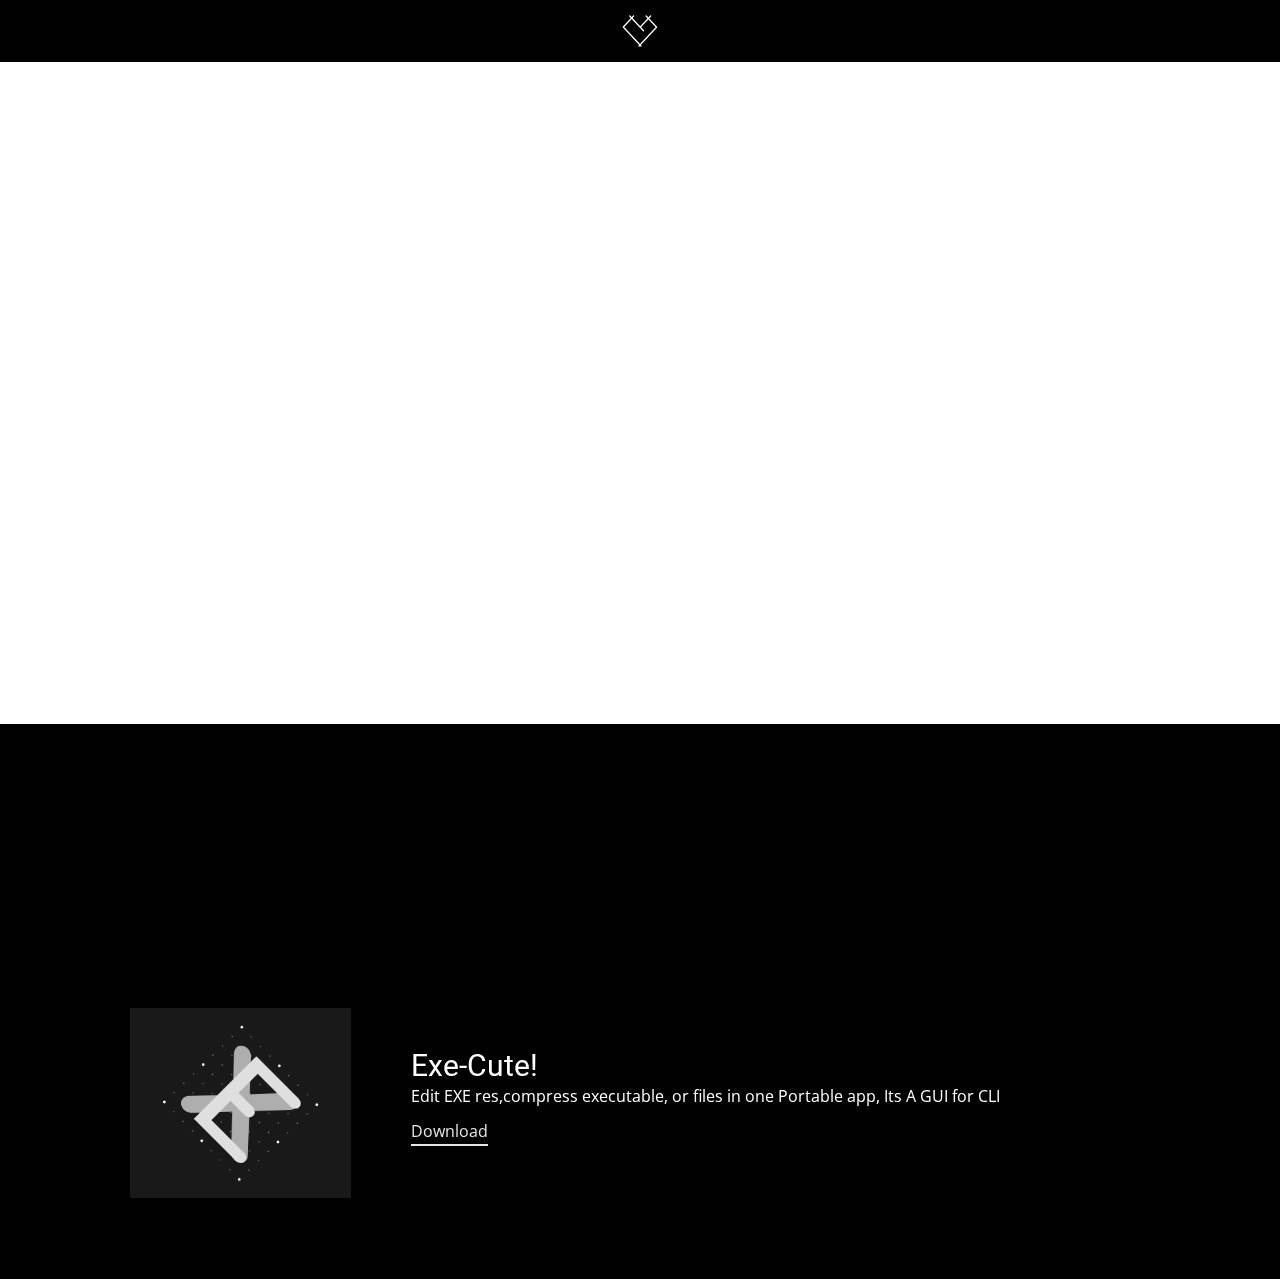
==== index.html @ 9cbb77a2 "TestLayout" ====
<!DOCTYPE html>
<html style="font-size: 16px;">
  <head>
    <meta name="viewport" content="width=device-width, initial-scale=1.0">
    <meta charset="utf-8">
    <meta name="keywords" content="">
    <meta name="description" content="">
    <meta name="page_type" content="np-template-header-footer-from-plugin">
    <title>Home</title>
    <link rel="stylesheet" href="nicepage.css" media="screen">
<link rel="stylesheet" href="Home.css" media="screen">
    <script class="u-script" type="text/javascript" src="jquery.js" defer=""></script>
    <script class="u-script" type="text/javascript" src="nicepage.js" defer=""></script>
    <meta name="generator" content="Nicepage 3.21.3, nicepage.com">
    <link rel="icon" href="images/favicon.png">
    <link id="u-theme-google-font" rel="stylesheet" href="https://fonts.googleapis.com/css?family=Roboto:100,100i,300,300i,400,400i,500,500i,700,700i,900,900i|Open+Sans:300,300i,400,400i,600,600i,700,700i,800,800i">
    
    
    
    
    <script type="application/ld+json">{
		"@context": "http://schema.org",
		"@type": "Organization",
		"name": "Site1"
}</script>
    <meta name="theme-color" content="#478ac9">
    <meta property="og:title" content="Home">
    <meta property="og:description" content="">
    <meta property="og:type" content="website">
  </head>
  <body data-home-page="Home.html" data-home-page-title="Home" class="u-body u-overlap u-overlap-contrast u-stick-footer"><header class="u-align-center u-clearfix u-header u-sticky u-sticky-800e" id="sec-988b"><div class="u-clearfix u-sheet u-valign-middle u-sheet-1">
        <nav class="u-align-left u-menu u-menu-dropdown u-offcanvas u-offcanvas-shift u-menu-1" data-responsive-from="XL">
          <div class="menu-collapse" style="font-size: 1rem; letter-spacing: 0px; font-weight: 700;">
            <a class="u-button-style u-custom-active-border-color u-custom-border u-custom-border-color u-custom-border-radius u-custom-borders u-custom-color u-custom-hover-border-color u-custom-hover-color u-custom-left-right-menu-spacing u-custom-padding-bottom u-custom-text-active-color u-custom-text-color u-custom-text-decoration u-custom-text-hover-color u-custom-top-bottom-menu-spacing u-file-icon u-nav-link u-text-active-palette-1-base u-text-grey-25 u-text-hover-palette-2-base u-file-icon-1" href="#">
              <img src="images/LLL_Blckshdw1.png" alt="">
            </a>
          </div>
          <div class="u-custom-menu u-nav-container">
            <ul class="u-nav u-spacing-2 u-unstyled u-nav-1"><li class="u-nav-item"><a class="u-border-2 u-border-active-grey-90 u-border-hover-grey-50 u-button-style u-hover-grey-75 u-nav-link u-text-active-grey-40 u-text-grey-15 u-text-hover-grey-40" href="https://illl.itch.io/" target="_blank" style="padding: 10px 12px;">Itch.io</a>
</li></ul>
          </div>
          <div class="u-custom-menu u-nav-container-collapse">
            <div class="u-black u-container-style u-inner-container-layout u-sidenav">
              <div class="u-sidenav-overflow">
                <div class="u-menu-close"></div>
                <ul class="u-align-center u-nav u-popupmenu-items u-text-active-white u-unstyled u-nav-2"><li class="u-nav-item"><a class="u-button-style u-nav-link" href="https://illl.itch.io/" target="_blank" style="padding: 10px 12px;">Itch.io</a>
</li></ul>
              </div>
            </div>
            <div class="u-black u-menu-overlay u-opacity u-opacity-70"></div>
          </div>
        </nav>
      </div><style class="u-sticky-style" data-style-id="800e">.u-sticky-fixed.u-sticky-800e:before, .u-body.u-sticky-fixed .u-sticky-800e:before {
borders: top right bottom left !important
}</style></header>
    <section class="u-clearfix u-section-1" id="sec-11d7">
      <div class="u-clearfix u-sheet u-sheet-1"></div>
    </section>
    <section class="skrollable u-align-center u-clearfix u-shading u-video u-section-2" src="" id="sec-2ce4">
      <div class="u-background-video u-expanded" style="filter: brightness(0.65);">
        <div class="embed-responsive embed-responsive-1">
          <iframe style="position: absolute;top: 0;left: 0;width: 100%;height: 100%;" class="embed-responsive-item" src="https://www.youtube.com/embed/yHNcQfhChJw?playlist=yHNcQfhChJw&amp;loop=1&amp;mute=1&amp;showinfo=0&amp;controls=0&amp;start=0&amp;autoplay=1" frameborder="0" allowfullscreen=""></iframe>
        </div>
      </div>
      <div class="u-align-left u-clearfix u-sheet u-sheet-1"></div>
    </section>
    <section class="skrollable u-align-center u-clearfix u-image u-shading u-section-3" id="sec-6461" data-image-width="2000" data-image-height="1333">
      <div class="u-clearfix u-sheet u-sheet-1">
        <div class="u-clearfix u-layout-wrap u-layout-wrap-1">
          <div class="u-gutter-0 u-layout">
            <div class="u-layout-row">
              <div class="u-align-left u-container-style u-image u-layout-cell u-left-cell u-size-13 u-image-1" data-image-width="320" data-image-height="320">
                <div class="u-container-layout u-container-layout-1"></div>
              </div>
              <div class="u-align-left u-container-style u-layout-cell u-right-cell u-size-47 u-layout-cell-2">
                <div class="u-container-layout u-container-layout-2">
                  <h3 class="u-text u-text-1">Exe-Cute!</h3>
                  <p class="u-text u-text-2"> Edit EXE res,compress executable, or files in one Portable app, Its A GUI for CLI</p>
                  <a href="https://illl.itch.io/exe-cute" class="u-active-none u-border-2 u-border-active-palette-2-dark-1 u-border-grey-10 u-border-hover-palette-2-base u-btn u-button-style u-hover-none u-none u-text-grey-10 u-text-hover-white u-btn-1" target="_blank">Download</a>
                </div>
              </div>
            </div>
          </div>
        </div>
      </div>
    </section>
    <style class="u-overlap-style">.u-overlap:not(.u-sticky-scroll) .u-header {
background-color: #000000 !important
}</style>
    
    
    <span style="height: 64px; width: 64px; margin-left: 0px; margin-right: auto; margin-top: 0px; right: 0px; bottom: 0px;" class="u-back-to-top u-icon u-icon-circle u-opacity u-opacity-55 u-spacing-15 u-text-white" data-href="#">
        <svg class="u-svg-link" preserveAspectRatio="xMidYMin slice" viewBox="0 0 551.13 551.13"><use xmlns:xlink="http://www.w3.org/1999/xlink" xlink:href="#svg-1d98"></use></svg>
        <svg class="u-svg-content" enable-background="new 0 0 551.13 551.13" viewBox="0 0 551.13 551.13" xmlns="http://www.w3.org/2000/svg" id="svg-1d98" data-color="rgb(17, 17, 17)"><path d="m275.565 189.451 223.897 223.897h51.668l-275.565-275.565-275.565 275.565h51.668z"></path></svg>
    </span>
  </body>
</html>
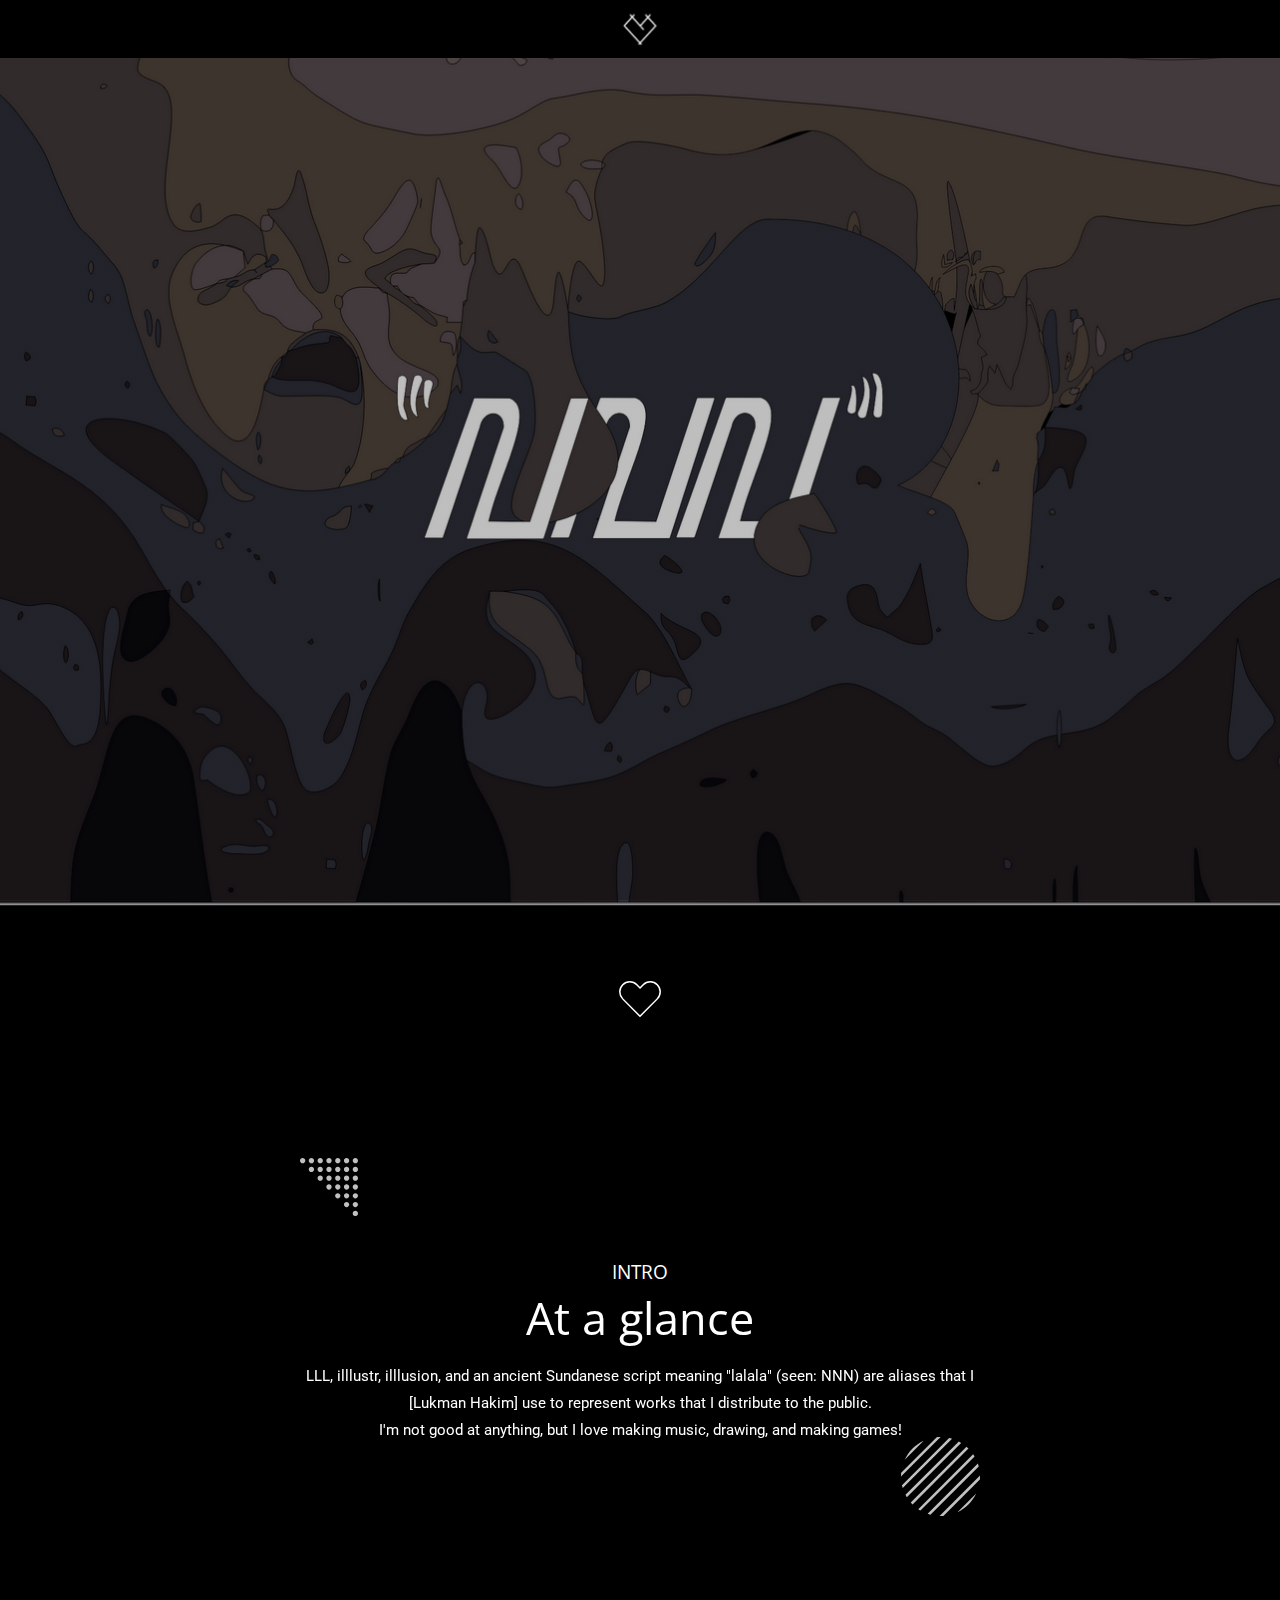
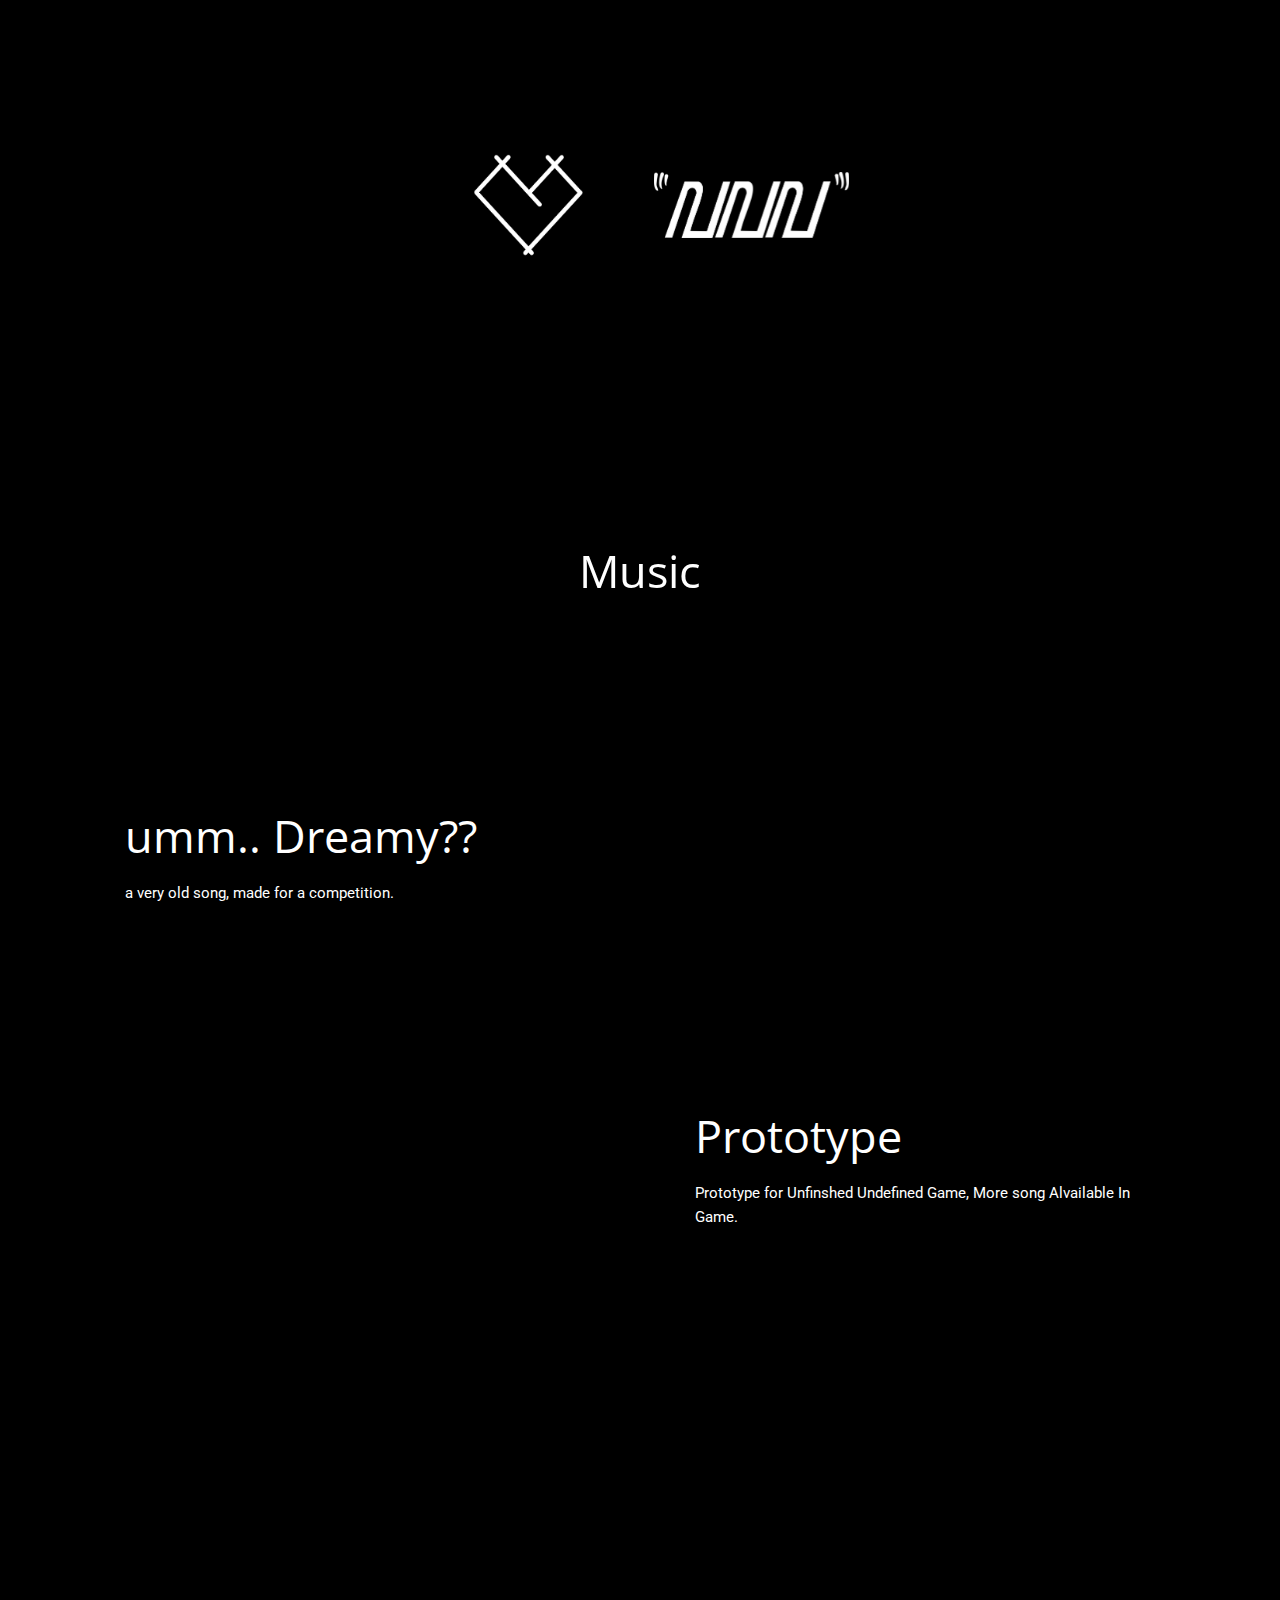
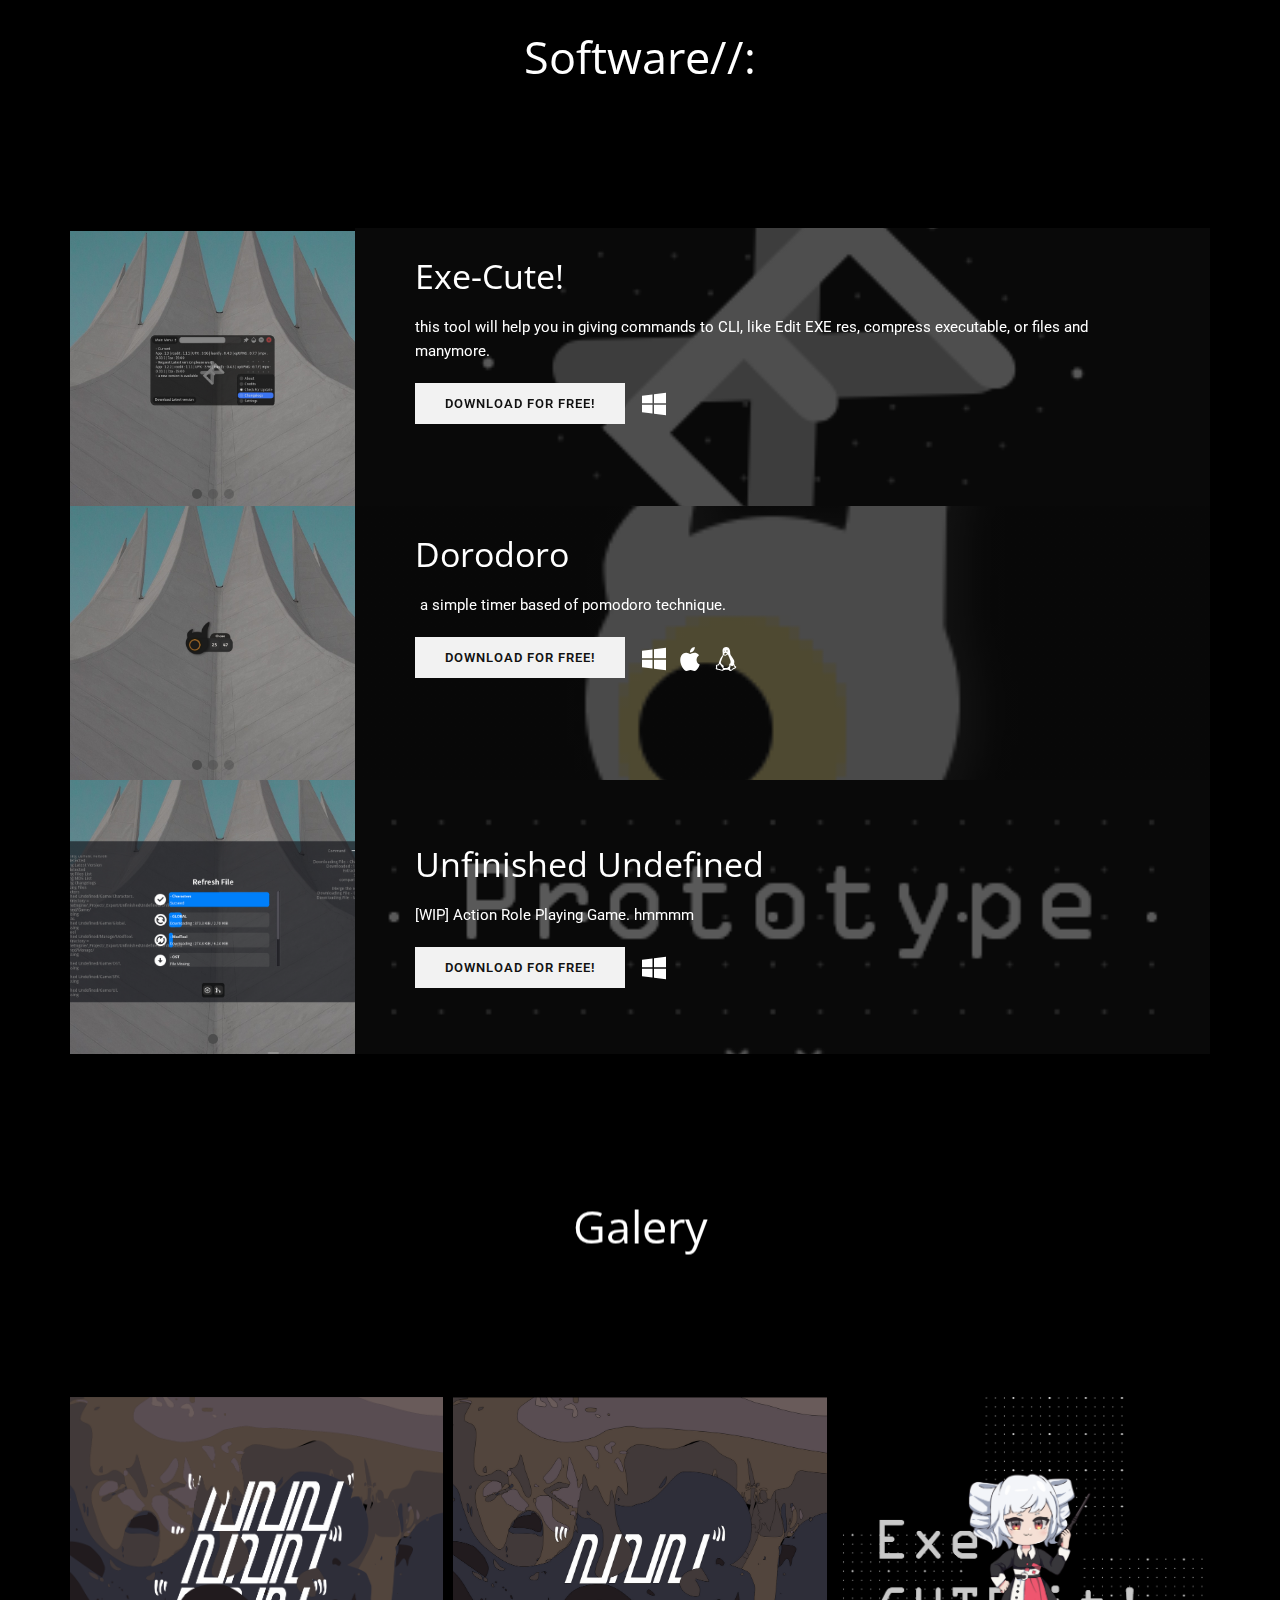
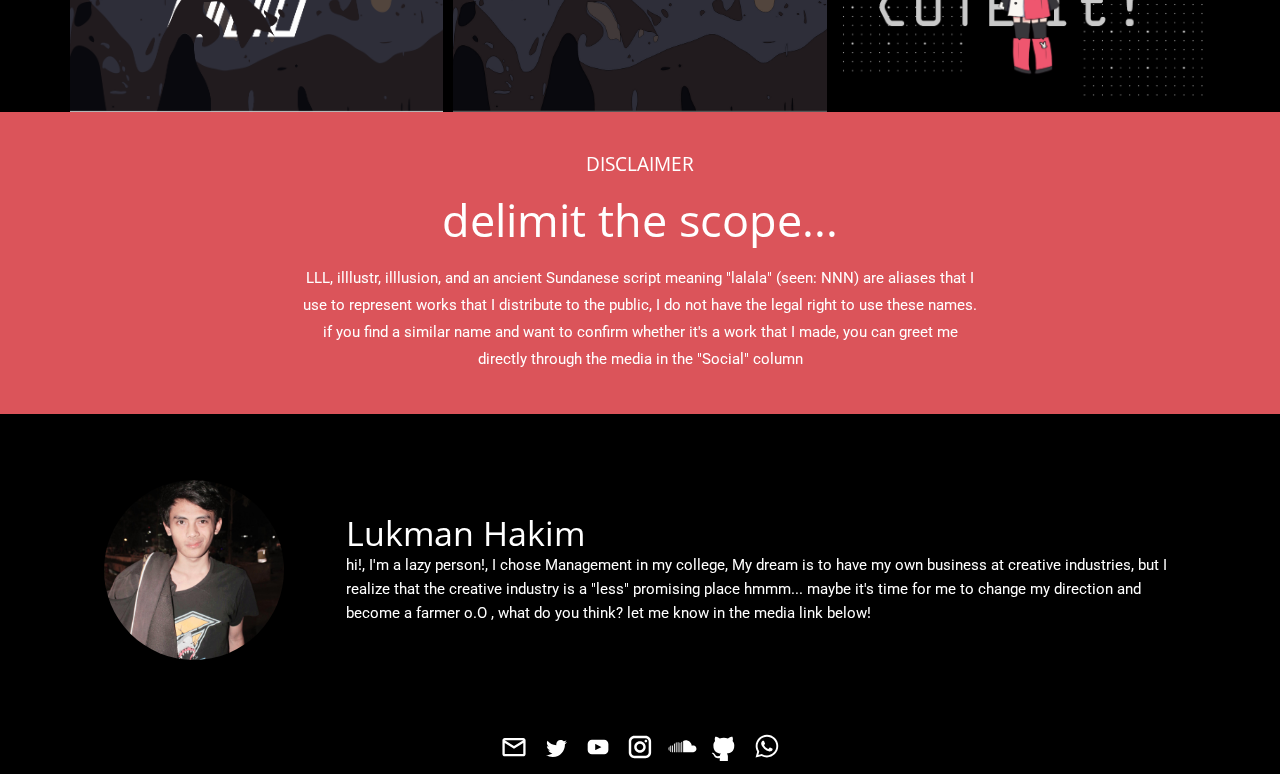
==== commit df2d853c: "1.1" ====
--- a/index.html
+++ b/index.html
@@ -1,19 +1,28 @@
 <!DOCTYPE html>
-<html style="font-size: 16px;">
+<html style="font-size: 15px;">
   <head>
     <meta name="viewport" content="width=device-width, initial-scale=1.0">
     <meta charset="utf-8">
-    <meta name="keywords" content="">
+    <meta name="keywords" content="Project">
     <meta name="description" content="">
     <meta name="page_type" content="np-template-header-footer-from-plugin">
-    <title>Home</title>
+    <title>illlusion</title>
     <link rel="stylesheet" href="nicepage.css" media="screen">
-<link rel="stylesheet" href="Home.css" media="screen">
+<link rel="stylesheet" href="Illlusion.css" media="screen">
     <script class="u-script" type="text/javascript" src="jquery.js" defer=""></script>
     <script class="u-script" type="text/javascript" src="nicepage.js" defer=""></script>
-    <meta name="generator" content="Nicepage 3.21.3, nicepage.com">
-    <link rel="icon" href="images/favicon.png">
-    <link id="u-theme-google-font" rel="stylesheet" href="https://fonts.googleapis.com/css?family=Roboto:100,100i,300,300i,400,400i,500,500i,700,700i,900,900i|Open+Sans:300,300i,400,400i,600,600i,700,700i,800,800i">
+    <meta name="generator" content="illlusion">
+    <link id="u-theme-google-font" rel="stylesheet" href="https://fonts.googleapis.com/css?family=Open+Sans:300,300i,400,400i,600,600i,700,700i,800,800i|Roboto:100,100i,300,300i,400,400i,500,500i,700,700i,900,900i">
+    
+    
+    
+    
+    
+    
+    
+    
+    
+    
     
     
     
@@ -21,77 +30,572 @@
     <script type="application/ld+json">{
 		"@context": "http://schema.org",
 		"@type": "Organization",
-		"name": "Site1"
+		"name": "illlustr"
 }</script>
     <meta name="theme-color" content="#478ac9">
-    <meta property="og:title" content="Home">
+    <meta property="og:title" content="illlusion">
     <meta property="og:description" content="">
     <meta property="og:type" content="website">
   </head>
-  <body data-home-page="Home.html" data-home-page-title="Home" class="u-body u-overlap u-overlap-contrast u-stick-footer"><header class="u-align-center u-clearfix u-header u-sticky u-sticky-800e" id="sec-988b"><div class="u-clearfix u-sheet u-valign-middle u-sheet-1">
-        <nav class="u-align-left u-menu u-menu-dropdown u-offcanvas u-offcanvas-shift u-menu-1" data-responsive-from="XL">
-          <div class="menu-collapse" style="font-size: 1rem; letter-spacing: 0px; font-weight: 700;">
-            <a class="u-button-style u-custom-active-border-color u-custom-border u-custom-border-color u-custom-border-radius u-custom-borders u-custom-color u-custom-hover-border-color u-custom-hover-color u-custom-left-right-menu-spacing u-custom-padding-bottom u-custom-text-active-color u-custom-text-color u-custom-text-decoration u-custom-text-hover-color u-custom-top-bottom-menu-spacing u-file-icon u-nav-link u-text-active-palette-1-base u-text-grey-25 u-text-hover-palette-2-base u-file-icon-1" href="#">
-              <img src="images/LLL_Blckshdw1.png" alt="">
+  <body data-home-page="Illlusion.html" data-home-page-title="Illlusion" class="u-body u-overlap"><header class="u-clearfix u-header u-sticky u-sticky-2a15" id="sec-a3df"><div class="u-clearfix u-sheet u-valign-middle u-sheet-1">
+        <nav class="u-align-center u-menu u-menu-one-level u-offcanvas u-offcanvas-shift u-menu-1" data-position="illlustr" data-responsive-from="XL">
+          <div class="menu-collapse" style="font-size: 1rem; letter-spacing: 0px;">
+            <a class="u-button-style u-custom-left-right-menu-spacing u-custom-padding-bottom u-custom-top-bottom-menu-spacing u-file-icon u-nav-link u-text-active-palette-1-base u-text-hover-palette-2-base u-file-icon-1" href="#">
+              <img src="images/LLL_Blckshdw.png" alt="">
             </a>
           </div>
-          <div class="u-custom-menu u-nav-container">
-            <ul class="u-nav u-spacing-2 u-unstyled u-nav-1"><li class="u-nav-item"><a class="u-border-2 u-border-active-grey-90 u-border-hover-grey-50 u-button-style u-hover-grey-75 u-nav-link u-text-active-grey-40 u-text-grey-15 u-text-hover-grey-40" href="https://illl.itch.io/" target="_blank" style="padding: 10px 12px;">Itch.io</a>
+          <div class="u-nav-container">
+            <ul class="u-nav u-unstyled u-nav-1"><li class="u-nav-item"><a class="u-button-style u-nav-link u-text-active-palette-1-base u-text-hover-palette-2-base" href="Illlusion.html" style="padding: 10px 20px;">Illlusion</a>
 </li></ul>
           </div>
-          <div class="u-custom-menu u-nav-container-collapse">
+          <div class="u-nav-container-collapse">
             <div class="u-black u-container-style u-inner-container-layout u-sidenav">
               <div class="u-sidenav-overflow">
                 <div class="u-menu-close"></div>
-                <ul class="u-align-center u-nav u-popupmenu-items u-text-active-white u-unstyled u-nav-2"><li class="u-nav-item"><a class="u-button-style u-nav-link" href="https://illl.itch.io/" target="_blank" style="padding: 10px 12px;">Itch.io</a>
+                <ul class="u-align-center u-nav u-popupmenu-items u-spacing-0 u-unstyled u-nav-2"><li class="u-nav-item"><a class="u-button-style u-nav-link" href="Illlusion.html">Illlusion</a>
 </li></ul>
               </div>
             </div>
-            <div class="u-black u-menu-overlay u-opacity u-opacity-70"></div>
+            <div class="u-grey-90 u-menu-overlay u-opacity u-opacity-50"></div>
           </div>
         </nav>
-      </div><style class="u-sticky-style" data-style-id="800e">.u-sticky-fixed.u-sticky-800e:before, .u-body.u-sticky-fixed .u-sticky-800e:before {
+      </div><style class="u-sticky-style" data-style-id="2a15">.u-sticky-fixed.u-sticky-2a15:before, .u-body.u-sticky-fixed .u-sticky-2a15:before {
 borders: top right bottom left !important
 }</style></header>
-    <section class="u-clearfix u-section-1" id="sec-11d7">
+    <section class="u-black u-clearfix u-section-1" id="sec-f29f">
       <div class="u-clearfix u-sheet u-sheet-1"></div>
     </section>
-    <section class="skrollable u-align-center u-clearfix u-shading u-video u-section-2" src="" id="sec-2ce4">
-      <div class="u-background-video u-expanded" style="filter: brightness(0.65);">
-        <div class="embed-responsive embed-responsive-1">
-          <iframe style="position: absolute;top: 0;left: 0;width: 100%;height: 100%;" class="embed-responsive-item" src="https://www.youtube.com/embed/yHNcQfhChJw?playlist=yHNcQfhChJw&amp;loop=1&amp;mute=1&amp;showinfo=0&amp;controls=0&amp;start=0&amp;autoplay=1" frameborder="0" allowfullscreen=""></iframe>
-        </div>
-      </div>
+    <section class="skrollable u-align-center u-clearfix u-image u-lightbox u-parallax u-shading u-section-2" id="sec-40c7" data-image-width="1600" data-image-height="903">
       <div class="u-align-left u-clearfix u-sheet u-sheet-1"></div>
     </section>
-    <section class="skrollable u-align-center u-clearfix u-image u-shading u-section-3" id="sec-6461" data-image-width="2000" data-image-height="1333">
+    <section class="u-clearfix u-section-3" id="carousel_1ec7">
+      <div class="u-align-left u-clearfix u-sheet u-valign-middle u-sheet-1">
+        <div class="u-border-6 u-border-white u-shape u-shape-svg u-text-black u-shape-1" data-animation-name="fadeIn" data-animation-duration="1000" data-animation-delay="0" data-animation-direction="">
+          <svg class="u-svg-link" preserveAspectRatio="none" viewBox="0 0 160 150" style=""><use xmlns:xlink="http://www.w3.org/1999/xlink" xlink:href="#svg-fc67"></use></svg>
+          <svg class="u-svg-content" viewBox="-3 -3 166 156" x="0px" y="0px" id="svg-fc67"><path d="M148.4,12.9c-15.4-17.1-40.3-17.1-55.7,0L80.1,26.8L67.5,12.9C52-4.3,27.2-4.3,11.7,12.9C-3.9,30-3.9,57.3,11.5,74.4
+	L79.9,150l68.5-75.5C163.9,57.4,163.9,30,148.4,12.9L148.4,12.9z"></path></svg>
+        </div>
+      </div>
+    </section>
+    <section class="u-align-center u-black u-clearfix u-section-4" id="carousel_efaa">
       <div class="u-clearfix u-sheet u-sheet-1">
-        <div class="u-clearfix u-layout-wrap u-layout-wrap-1">
+        <div class="u-shape u-shape-svg u-text-grey-25 u-shape-1" data-animation-name="slideIn" data-animation-duration="1000" data-animation-delay="0" data-animation-direction="Down">
+          <svg class="u-svg-link" preserveAspectRatio="none" viewBox="0 0 160 160" style=""><use xmlns:xlink="http://www.w3.org/1999/xlink" xlink:href="#svg-24f0"></use></svg>
+          <svg class="u-svg-content" viewBox="0 0 160 160" x="0px" y="0px" id="svg-24f0"><path d="M152.7,0c4,0,7.3,3.4,7.3,7.3s-3.2,7.3-7.2,7.3s-7.3-3.3-7.3-7.3S148.7,0,152.7,0z M145.4,31.5c0,4,3.3,7.3,7.3,7.3
+	s7.3-3.3,7.3-7.3s-3.3-7.3-7.3-7.3C148.8,24.2,145.4,27.5,145.4,31.5z M121.2,7.3c0,4,3.3,7.3,7.3,7.3s7.3-3.3,7.3-7.3
+	S132.5,0,128.5,0S121.2,3.3,121.2,7.3z M97,7.3c0,3.9,3.2,7.3,7.2,7.3s7.3-3.3,7.3-7.3S108.2,0,104.2,0C100.3,0,97,3.4,97,7.3z
+	 M72.7,7.3c0,4,3.3,7.3,7.3,7.3s7.3-3.3,7.3-7.3S84,0,80,0C76,0,72.7,3.3,72.7,7.3z M48.5,7.3c0,4,3.3,7.3,7.3,7.3s7.3-3.3,7.3-7.3
+	S59.8,0,55.8,0C51.8,0,48.5,3.3,48.5,7.3z M24.2,7.3c0,4,3.3,7.3,7.3,7.3s7.3-3.3,7.3-7.3S35.5,0,31.5,0C27.5,0,24.2,3.3,24.2,7.3z
+	 M0,7.3c0,4,3.3,7.3,7.3,7.3s7.3-3.3,7.3-7.3S11.3,0,7.3,0S0,3.3,0,7.3z M121.2,31.5c0,4,3.3,7.3,7.3,7.3s7.3-3.3,7.3-7.3
+	s-3.3-7.3-7.3-7.3S121.2,27.5,121.2,31.5z M96.9,31.5c0,4,3.3,7.3,7.3,7.3s7.3-3.3,7.3-7.3s-3.3-7.3-7.3-7.3
+	C100.3,24.2,96.9,27.5,96.9,31.5z M72.7,31.5c0,4,3.3,7.3,7.3,7.3s7.3-3.3,7.3-7.3S84,24.2,80,24.2S72.7,27.5,72.7,31.5z M48.5,31.5
+	c0,4,3.3,7.3,7.3,7.3s7.3-3.3,7.3-7.3s-3.3-7.3-7.3-7.3S48.5,27.5,48.5,31.5z M24.2,31.5c0,4,3.3,7.3,7.3,7.3s7.3-3.3,7.3-7.3
+	s-3.3-7.3-7.3-7.3S24.2,27.5,24.2,31.5z M145.4,55.7c0,4,3.3,7.3,7.3,7.3s7.3-3.2,7.3-7.2s-3.3-7.3-7.3-7.3
+	C148.8,48.5,145.4,51.7,145.4,55.7z M121.2,55.8c0,4,3.3,7.3,7.3,7.3s7.3-3.3,7.3-7.3s-3.3-7.3-7.3-7.3S121.2,51.8,121.2,55.8z
+	 M96.9,55.8c0,4,3.3,7.3,7.3,7.3s7.3-3.3,7.3-7.3s-3.3-7.3-7.3-7.3C100.3,48.5,96.9,51.8,96.9,55.8z M72.7,55.7c0,4,3.3,7.3,7.3,7.3
+	s7.3-3.2,7.3-7.2S84,48.5,80,48.5S72.7,51.7,72.7,55.7z M48.5,55.8c0,4,3.3,7.3,7.3,7.3s7.3-3.3,7.3-7.3s-3.3-7.3-7.3-7.3
+	S48.5,51.8,48.5,55.8z M145.4,80c0,4,3.3,7.3,7.3,7.3S160,84,160,80s-3.3-7.3-7.3-7.3C148.8,72.7,145.4,76,145.4,80z M121.2,80
+	c0,4,3.3,7.3,7.3,7.3s7.3-3.3,7.3-7.3s-3.3-7.3-7.3-7.3S121.2,76,121.2,80z M97,80c0,4,3.2,7.3,7.2,7.3s7.3-3.3,7.3-7.3
+	s-3.3-7.3-7.3-7.3C100.3,72.7,97,76,97,80z M72.7,80c0,4,3.3,7.3,7.3,7.3s7.3-3.3,7.3-7.3S84,72.7,80,72.7S72.7,76,72.7,80z
+	 M145.4,104.3c0,4,3.3,7.3,7.3,7.3s7.3-3.3,7.3-7.3s-3.3-7.3-7.3-7.3C148.8,97,145.5,100.3,145.4,104.3z M121.2,104.3
+	c0,4,3.3,7.3,7.3,7.3s7.3-3.3,7.3-7.3s-3.3-7.3-7.3-7.3S121.2,100.3,121.2,104.3z M96.9,104.3c0,4,3.3,7.3,7.3,7.3s7.3-3.3,7.3-7.3
+	s-3.3-7.3-7.3-7.3C100.3,97,97,100.3,96.9,104.3z M145.4,128.5c0,4,3.3,7.3,7.3,7.3s7.3-3.3,7.3-7.3s-3.3-7.3-7.3-7.3
+	C148.8,121.2,145.5,124.5,145.4,128.5z M121.2,128.5c0,4,3.3,7.3,7.3,7.3s7.3-3.3,7.3-7.3s-3.3-7.3-7.3-7.3S121.2,124.5,121.2,128.5
+	z M145.4,152.8c0,4,3.3,7.3,7.3,7.3s7.3-3.3,7.3-7.3s-3.3-7.3-7.3-7.3C148.8,145.5,145.5,148.8,145.4,152.8z"></path></svg>
+        </div>
+        <h5 class="u-align-center-lg u-align-center-md u-align-center-sm u-align-center-xl u-text u-text-1">intro</h5>
+        <h1 class="u-align-center-lg u-align-center-md u-align-center-sm u-align-center-xl u-text u-text-2" data-animation-name="fadeIn" data-animation-duration="1000" data-animation-delay="0" data-animation-direction=""> At a glance</h1>
+        <div class="u-shape u-shape-svg u-text-grey-25 u-shape-2" data-animation-name="zoomIn" data-animation-duration="1000" data-animation-delay="500" data-animation-direction="Down">
+          <svg class="u-svg-link" preserveAspectRatio="none" viewBox="0 0 160 160" style=""><use xmlns:xlink="http://www.w3.org/1999/xlink" xlink:href="#svg-c609"></use></svg>
+          <svg class="u-svg-content" viewBox="0 0 160 160" x="0px" y="0px" id="svg-c609"><path d="M114.3,152.3l38-38C144.4,130.9,130.9,144.4,114.3,152.3z M117.1,9.1l-108,108c0.8,1.6,1.7,3.2,2.7,4.8l110-110
+	C120.3,10.9,118.7,10,117.1,9.1z M97.5,2L2,97.5c0.4,2,1,4,1.5,5.9l99.9-99.9C101.5,2.9,99.5,2.4,97.5,2z M80,160c2,0,4-0.1,5.9-0.2
+	l73.9-73.9c0.1-2,0.2-3.9,0.2-5.9c0-0.6,0-1.2,0-1.9L78.1,160C78.8,160,79.4,160,80,160z M34.9,146.1c1.5,1,3,2,4.6,2.9L149,39.5
+	c-0.9-1.6-1.9-3.1-2.9-4.6L34.9,146.1z M132.7,19.8L19.8,132.7c1.2,1.3,2.3,2.6,3.6,3.9L136.6,23.4C135.3,22.2,134,21,132.7,19.8z
+	 M59.6,157.4l97.8-97.8c-0.5-1.9-1.1-3.8-1.7-5.7L53.9,155.6C55.8,156.3,57.7,156.9,59.6,157.4z M7.6,45.9L45.9,7.6
+	C29.1,15.5,15.5,29.1,7.6,45.9z M80,0c-2.6,0-5.1,0.1-7.6,0.4l-72,72C0.1,74.9,0,77.4,0,80c0,0.1,0,0.2,0,0.2L80.2,0
+	C80.2,0,80.1,0,80,0z"></path></svg>
+        </div>
+        <p class="u-align-center u-text u-text-3" data-animation-name="pulse" data-animation-duration="1000" data-animation-delay="250" data-animation-direction=""> LLL, illlustr, illlusion, and an ancient Sundanese script meaning "lalala" (seen: NNN) are aliases that I [Lukman Hakim] use to represent works that I distribute to the public.<br>I'm not good at anything, but I love making music, drawing, and making games!
+        </p>
+        <div class="u-align-center u-clearfix u-layout-wrap u-layout-wrap-1">
+          <div class="u-layout">
+            <div class="u-layout-row">
+              <div class="u-container-style u-layout-cell u-size-30 u-layout-cell-1">
+                <div class="u-container-layout u-valign-middle u-container-layout-1">
+                  <img class="u-image u-image-default u-image-1" src="images/LLL_Blckshdw.png?rand=0ea1" alt="" data-image-width="285" data-image-height="256" data-animation-name="fadeIn" data-animation-duration="1000" data-animation-delay="0" data-animation-direction="Down">
+                </div>
+              </div>
+              <div class="u-container-style u-layout-cell u-size-30 u-layout-cell-2">
+                <div class="u-container-layout u-container-layout-2">
+                  <img class="u-image u-image-default u-image-2" src="images/lllv.png" alt="" data-image-width="2010" data-image-height="677" data-animation-name="slideIn" data-animation-duration="1000" data-animation-delay="0" data-animation-direction="Down">
+                </div>
+              </div>
+            </div>
+          </div>
+        </div>
+      </div>
+    </section>
+    <section class="skrollable u-clearfix u-image u-parallax u-shading u-section-5" id="carousel_23a8" data-image-width="1920" data-image-height="1080">
+      <div class="u-clearfix u-sheet u-sheet-1">
+        <h1 class="u-align-center u-text u-text-default u-text-1" data-animation-name="tada" data-animation-duration="1000" data-animation-delay="0" data-animation-direction="">Music</h1>
+      </div>
+    </section>
+    <section class="u-clearfix u-section-6" id="sec-0649">
+      <div class="u-clearfix u-sheet u-valign-middle u-sheet-1">
+        <div class="u-clearfix u-expanded-width u-layout-wrap u-layout-wrap-1">
           <div class="u-gutter-0 u-layout">
+            <div class="u-layout-col">
+              <div class="u-size-20">
+                <div class="u-layout-row">
+                  <div class="u-container-style u-layout-cell u-size-30 u-layout-cell-1">
+                    <div class="u-container-layout u-container-layout-1">
+                      <div class="fr-view u-align-center u-clearfix u-rich-text u-text u-text-1">
+                        <h1 style="text-align: left;">umm.. Dreamy??</h1>
+                        <p style="text-align: left;">a very old song, made for a competition.</p>
+                      </div>
+                    </div>
+                  </div>
+                  <div class="u-container-style u-layout-cell u-size-30 u-layout-cell-2">
+                    <div class="u-container-layout u-container-layout-2">
+                      <div class="u-clearfix u-custom-html u-custom-html-1">
+                        <iframe width="100%" height="166" scrolling="no" frameborder="no" allow="autoplay" src="https://w.soundcloud.com/player/?url=https%3A//api.soundcloud.com/tracks/548704152&amp;color=%23ff5500&amp;auto_play=false&amp;hide_related=false&amp;show_comments=true&amp;show_user=true&amp;show_reposts=false&amp;show_teaser=true"></iframe>
+                        <div style="font-size: 10px; color: #cccccc;line-break: anywhere;word-break: normal;overflow: hidden;white-space: nowrap;text-overflow: ellipsis; font-family: Interstate,Lucida Grande,Lucida Sans Unicode,Lucida Sans,Garuda,Verdana,Tahoma,sans-serif;font-weight: 100;"></div>
+                      </div>
+                    </div>
+                  </div>
+                </div>
+              </div>
+              <div class="u-size-20">
+                <div class="u-layout-row">
+                  <div class="u-container-style u-layout-cell u-size-30 u-layout-cell-3">
+                    <div class="u-container-layout u-container-layout-3">
+                      <div class="u-clearfix u-custom-html u-custom-html-2">
+                        <iframe width="100%" height="300" scrolling="no" frameborder="no" allow="autoplay" src="https://w.soundcloud.com/player/?url=https%3A//api.soundcloud.com/playlists/1297525873&amp;color=%23ff5500&amp;auto_play=false&amp;hide_related=false&amp;show_comments=true&amp;show_user=true&amp;show_reposts=false&amp;show_teaser=true&amp;visual=true"></iframe>
+                        <div style="font-size: 10px; color: #cccccc;line-break: anywhere;word-break: normal;overflow: hidden;white-space: nowrap;text-overflow: ellipsis; font-family: Interstate,Lucida Grande,Lucida Sans Unicode,Lucida Sans,Garuda,Verdana,Tahoma,sans-serif;font-weight: 100;">
+                          <a href="https://soundcloud.com/notlkmn" title="LLL!" target="_blank" style="color: #cccccc; text-decoration: none;"></a>
+                          <a href="https://soundcloud.com/notlkmn/sets/rawprototype" title="[RAW][Prototype][Unfinished Undefined]" target="_blank" style="color: #cccccc; text-decoration: none;"></a>
+                        </div>
+                      </div>
+                    </div>
+                  </div>
+                  <div class="u-container-style u-layout-cell u-size-30 u-layout-cell-4">
+                    <div class="u-container-layout u-container-layout-4">
+                      <div class="fr-view u-align-center u-clearfix u-rich-text u-text u-text-2">
+                        <h1 style="text-align: left;">Prototype</h1>
+                        <p style="text-align: left;">Prototype for Unfinshed Undefined Game, More song Alvailable In Game.</p>
+                      </div>
+                    </div>
+                  </div>
+                </div>
+              </div>
+              <div class="u-size-20">
+                <div class="u-layout-row">
+                  <div class="u-container-style u-layout-cell u-size-30 u-layout-cell-5">
+                    <div class="u-container-layout u-container-layout-5"></div>
+                  </div>
+                  <div class="u-container-style u-layout-cell u-size-30 u-layout-cell-6">
+                    <div class="u-container-layout u-container-layout-6"></div>
+                  </div>
+                </div>
+              </div>
+            </div>
+          </div>
+        </div>
+      </div>
+    </section>
+    <section class="skrollable u-clearfix u-image u-parallax u-shading u-section-7" id="sec-1f10" data-image-width="1920" data-image-height="1080">
+      <div class="u-clearfix u-sheet u-valign-middle-sm u-valign-middle-xs u-sheet-1">
+        <h1 class="u-align-center u-text u-text-default u-text-1" data-animation-name="jackInTheBox" data-animation-duration="1000" data-animation-delay="0" data-animation-direction="">Software//:</h1>
+      </div>
+    </section>
+    <section class="u-align-center u-clearfix u-section-8" id="sec-0f9a">
+      <div class="u-clearfix u-sheet u-valign-middle u-sheet-1">
+        <div class="u-align-center u-clearfix u-expanded-width u-gutter-0 u-layout-wrap u-layout-wrap-1">
+          <div class="u-layout">
+            <div class="u-layout-col">
+              <div class="u-size-60">
+                <div class="u-layout-row">
+                  <div class="u-container-style u-layout-cell u-left-cell u-size-15 u-layout-cell-1" src="">
+                    <div class="u-container-layout u-container-layout-1">
+                      <div class="u-carousel u-expanded-width u-gallery u-layout-carousel u-lightbox u-no-transition u-show-text-none u-gallery-1" data-interval="5000" data-u-ride="carousel" id="carousel-9387">
+                        <ol class="u-absolute-hcenter u-carousel-indicators u-carousel-indicators-1">
+                          <li data-u-target="#carousel-9387" data-u-slide-to="0" class="u-active u-grey-70 u-shape-circle" style="width: 10px; height: 10px;"></li>
+                          <li data-u-target="#carousel-9387" data-u-slide-to="1" class="u-grey-70 u-shape-circle" style="width: 10px; height: 10px;"></li>
+                          <li data-u-target="#carousel-9387" data-u-slide-to="2" class="u-grey-70 u-shape-circle" style="width: 10px; height: 10px;"></li>
+                        </ol>
+                        <div class="u-carousel-inner u-gallery-inner" role="listbox">
+                          <div class="u-active u-carousel-item u-gallery-item u-carousel-item-1" data-image-width="1600" data-image-height="822">
+                            <div class="u-back-slide">
+                              <img class="u-back-image u-expanded" src="images/Screenshot2021-08-06182600.png">
+                            </div>
+                            <div class="u-align-left u-over-slide u-over-slide-1">
+                              <h3 class="u-gallery-heading" style="margin-left: 0px; margin-right: auto;"></h3>
+                              <p class="u-gallery-text" style="margin-left: 0px; margin-right: auto;"></p>
+                            </div>
+                            <style data-mode="XL" data-visited="true"></style>
+                            <style data-mode="LG"></style>
+                            <style data-mode="MD"></style>
+                            <style data-mode="SM"></style>
+                            <style data-mode="XS"></style>
+                          </div>
+                          <div class="u-carousel-item u-gallery-item u-carousel-item-2">
+                            <div class="u-back-slide" data-image-width="1600" data-image-height="833">
+                              <img class="u-back-image u-expanded" src="images/Screenshot2021-08-05120820.png">
+                            </div>
+                            <div class="u-align-left u-over-slide u-over-slide-2">
+                              <h3 class="u-gallery-heading" style="margin-left: 0px; margin-right: auto;"></h3>
+                              <p class="u-gallery-text" style="margin-left: 0px; margin-right: auto;"></p>
+                            </div>
+                          </div>
+                          <div class="u-carousel-item u-gallery-item u-carousel-item-3" data-image-width="1920" data-image-height="987">
+                            <div class="u-back-slide">
+                              <img class="u-back-image u-expanded" src="images/Screenshot2021-08-06182747.png">
+                            </div>
+                            <div class="u-align-left u-over-slide u-over-slide-3">
+                              <h3 class="u-gallery-heading" style="margin-left: 0px; margin-right: auto;"></h3>
+                              <p class="u-gallery-text" style="margin-left: 0px; margin-right: auto;"></p>
+                            </div>
+                            <style data-mode="XL" data-visited="true"></style>
+                            <style data-mode="LG"></style>
+                            <style data-mode="MD"></style>
+                            <style data-mode="SM"></style>
+                            <style data-mode="XS"></style>
+                          </div>
+                        </div>
+                        <a class="u-absolute-vcenter u-carousel-control u-carousel-control-prev u-hidden u-icon-rectangle u-opacity u-opacity-70 u-text-white u-carousel-control-1" href="#carousel-9387" role="button" data-u-slide="prev">
+                          <span aria-hidden="true">
+                            <svg viewBox="0 0 477.175 477.175"><path d="M145.188,238.575l215.5-215.5c5.3-5.3,5.3-13.8,0-19.1s-13.8-5.3-19.1,0l-225.1,225.1c-5.3,5.3-5.3,13.8,0,19.1l225.1,225
+		c2.6,2.6,6.1,4,9.5,4s6.9-1.3,9.5-4c5.3-5.3,5.3-13.8,0-19.1L145.188,238.575z"></path></svg>
+                          </span>
+                          <span class="sr-only">
+                            <svg viewBox="0 0 477.175 477.175"><path d="M145.188,238.575l215.5-215.5c5.3-5.3,5.3-13.8,0-19.1s-13.8-5.3-19.1,0l-225.1,225.1c-5.3,5.3-5.3,13.8,0,19.1l225.1,225
+		c2.6,2.6,6.1,4,9.5,4s6.9-1.3,9.5-4c5.3-5.3,5.3-13.8,0-19.1L145.188,238.575z"></path></svg>
+                          </span>
+                        </a>
+                        <a class="u-absolute-vcenter u-carousel-control u-carousel-control-next u-hidden u-icon-rectangle u-opacity u-opacity-70 u-text-white u-carousel-control-2" href="#carousel-9387" role="button" data-u-slide="next">
+                          <span aria-hidden="true">
+                            <svg viewBox="0 0 477.175 477.175"><path d="M360.731,229.075l-225.1-225.1c-5.3-5.3-13.8-5.3-19.1,0s-5.3,13.8,0,19.1l215.5,215.5l-215.5,215.5
+		c-5.3,5.3-5.3,13.8,0,19.1c2.6,2.6,6.1,4,9.5,4c3.4,0,6.9-1.3,9.5-4l225.1-225.1C365.931,242.875,365.931,234.275,360.731,229.075z"></path></svg>
+                          </span>
+                          <span class="sr-only">
+                            <svg viewBox="0 0 477.175 477.175"><path d="M360.731,229.075l-225.1-225.1c-5.3-5.3-13.8-5.3-19.1,0s-5.3,13.8,0,19.1l215.5,215.5l-215.5,215.5
+		c-5.3,5.3-5.3,13.8,0,19.1c2.6,2.6,6.1,4,9.5,4c3.4,0,6.9-1.3,9.5-4l225.1-225.1C365.931,242.875,365.931,234.275,360.731,229.075z"></path></svg>
+                          </span>
+                        </a>
+                      </div>
+                    </div>
+                  </div>
+                  <div class="u-align-left u-container-style u-image u-layout-cell u-right-cell u-shading u-size-45 u-image-1" data-image-width="320" data-image-height="320">
+                    <div class="u-container-layout u-container-layout-2">
+                      <h2 class="u-text u-text-1" data-animation-name="fadeIn" data-animation-duration="1000" data-animation-delay="0">Exe-Cute!</h2>
+                      <p class="u-text u-text-2" data-animation-name="fadeIn" data-animation-duration="1000" data-animation-delay="0"> this tool will help you in giving commands to CLI, like Edit EXE res, compress executable, or files and manymore.</p>
+                      <a href="https://illl.itch.io/exe-cute" class="u-border-none u-btn u-btn-rectangle u-button-style u-grey-5 u-btn-1" data-animation-name="slideIn" data-animation-duration="1000" data-animation-delay="0" data-animation-direction="Down" target="_blank">Download For Free!</a>
+                      <div class="u-container-style u-group u-group-1">
+                        <div class="u-container-layout"><span class="u-icon u-icon-circle u-text-white u-icon-1"><svg class="u-svg-link" preserveAspectRatio="xMidYMin slice" viewBox="0 0 512 512" style=""><use xmlns:xlink="http://www.w3.org/1999/xlink" xlink:href="#svg-5b20"></use></svg><svg class="u-svg-content" viewBox="0 0 512 512" x="0px" y="0px" id="svg-5b20" style="enable-background:new 0 0 512 512;"><g><g><polygon points="0,80 0,240 224,240 224,52   "></polygon>
+</g>
+</g><g><g><polygon points="256,48 256,240 512,240 512,16   "></polygon>
+</g>
+</g><g><g><polygon points="256,272 256,464 512,496 512,272   "></polygon>
+</g>
+</g><g><g><polygon points="0,272 0,432 224,460 224,272   "></polygon>
+</g>
+</g></svg></span>
+                        </div>
+                      </div>
+                    </div>
+                  </div>
+                </div>
+              </div>
+            </div>
+          </div>
+        </div>
+        <div class="u-align-center u-clearfix u-expanded-width u-gutter-0 u-layout-wrap u-layout-wrap-2">
+          <div class="u-layout">
+            <div class="u-layout-col">
+              <div class="u-size-60">
+                <div class="u-layout-row">
+                  <div class="u-container-style u-layout-cell u-left-cell u-size-15 u-layout-cell-3" src="">
+                    <div class="u-container-layout u-container-layout-4">
+                      <div class="u-carousel u-expanded-width u-gallery u-layout-carousel u-lightbox u-no-transition u-show-text-none u-gallery-2" data-interval="5000" data-u-ride="carousel" id="carousel-e02d">
+                        <ol class="u-absolute-hcenter u-carousel-indicators u-carousel-indicators-2">
+                          <li data-u-target="#carousel-e02d" data-u-slide-to="0" class="u-active u-grey-70 u-shape-circle" style="width: 10px; height: 10px;"></li>
+                          <li data-u-target="#carousel-e02d" data-u-slide-to="1" class="u-grey-70 u-shape-circle" style="width: 10px; height: 10px;"></li>
+                          <li data-u-target="#carousel-e02d" data-u-slide-to="2" class="u-grey-70 u-shape-circle" style="width: 10px; height: 10px;"></li>
+                        </ol>
+                        <div class="u-carousel-inner u-gallery-inner" role="listbox">
+                          <div class="u-active u-carousel-item u-gallery-item u-carousel-item-4" data-image-width="1600" data-image-height="822">
+                            <div class="u-back-slide" data-image-width="1600" data-image-height="820">
+                              <img class="u-back-image u-expanded" src="images/Screenshot2021-08-06183818.png">
+                            </div>
+                            <div class="u-align-left u-over-slide u-over-slide-4">
+                              <h3 class="u-gallery-heading" style="margin-left: 0px; margin-right: auto;"></h3>
+                              <p class="u-gallery-text" style="margin-left: 0px; margin-right: auto;"></p>
+                            </div>
+                            <style data-mode="XL" data-visited="true"></style>
+                            <style data-mode="LG"></style>
+                            <style data-mode="MD"></style>
+                            <style data-mode="SM"></style>
+                            <style data-mode="XS"></style>
+                          </div>
+                          <div class="u-carousel-item u-gallery-item u-carousel-item-5">
+                            <div class="u-back-slide" data-image-width="353" data-image-height="244">
+                              <img class="u-back-image u-expanded" src="images/Screenshot2021-08-06183902.png">
+                            </div>
+                            <div class="u-align-left u-over-slide u-over-slide-5">
+                              <h3 class="u-gallery-heading" style="margin-left: 0px; margin-right: auto;"></h3>
+                              <p class="u-gallery-text" style="margin-left: 0px; margin-right: auto;"></p>
+                            </div>
+                          </div>
+                          <div class="u-carousel-item u-gallery-item u-carousel-item-6" data-image-width="1920" data-image-height="987">
+                            <div class="u-back-slide" data-image-width="563" data-image-height="313">
+                              <img class="u-back-image u-expanded" src="images/Screenshot2021-08-06183929.png">
+                            </div>
+                            <div class="u-align-left u-over-slide u-over-slide-6">
+                              <h3 class="u-gallery-heading" style="margin-left: 0px; margin-right: auto;"></h3>
+                              <p class="u-gallery-text" style="margin-left: 0px; margin-right: auto;"></p>
+                            </div>
+                            <style data-mode="XL" data-visited="true"></style>
+                            <style data-mode="LG"></style>
+                            <style data-mode="MD"></style>
+                            <style data-mode="SM"></style>
+                            <style data-mode="XS"></style>
+                          </div>
+                        </div>
+                        <a class="u-absolute-vcenter u-carousel-control u-carousel-control-prev u-hidden u-icon-rectangle u-opacity u-opacity-70 u-text-white u-carousel-control-3" href="#carousel-e02d" role="button" data-u-slide="prev">
+                          <span aria-hidden="true">
+                            <svg viewBox="0 0 477.175 477.175"><path d="M145.188,238.575l215.5-215.5c5.3-5.3,5.3-13.8,0-19.1s-13.8-5.3-19.1,0l-225.1,225.1c-5.3,5.3-5.3,13.8,0,19.1l225.1,225
+		c2.6,2.6,6.1,4,9.5,4s6.9-1.3,9.5-4c5.3-5.3,5.3-13.8,0-19.1L145.188,238.575z"></path></svg>
+                          </span>
+                          <span class="sr-only">
+                            <svg viewBox="0 0 477.175 477.175"><path d="M145.188,238.575l215.5-215.5c5.3-5.3,5.3-13.8,0-19.1s-13.8-5.3-19.1,0l-225.1,225.1c-5.3,5.3-5.3,13.8,0,19.1l225.1,225
+		c2.6,2.6,6.1,4,9.5,4s6.9-1.3,9.5-4c5.3-5.3,5.3-13.8,0-19.1L145.188,238.575z"></path></svg>
+                          </span>
+                        </a>
+                        <a class="u-absolute-vcenter u-carousel-control u-carousel-control-next u-hidden u-icon-rectangle u-opacity u-opacity-70 u-text-white u-carousel-control-4" href="#carousel-e02d" role="button" data-u-slide="next">
+                          <span aria-hidden="true">
+                            <svg viewBox="0 0 477.175 477.175"><path d="M360.731,229.075l-225.1-225.1c-5.3-5.3-13.8-5.3-19.1,0s-5.3,13.8,0,19.1l215.5,215.5l-215.5,215.5
+		c-5.3,5.3-5.3,13.8,0,19.1c2.6,2.6,6.1,4,9.5,4c3.4,0,6.9-1.3,9.5-4l225.1-225.1C365.931,242.875,365.931,234.275,360.731,229.075z"></path></svg>
+                          </span>
+                          <span class="sr-only">
+                            <svg viewBox="0 0 477.175 477.175"><path d="M360.731,229.075l-225.1-225.1c-5.3-5.3-13.8-5.3-19.1,0s-5.3,13.8,0,19.1l215.5,215.5l-215.5,215.5
+		c-5.3,5.3-5.3,13.8,0,19.1c2.6,2.6,6.1,4,9.5,4c3.4,0,6.9-1.3,9.5-4l225.1-225.1C365.931,242.875,365.931,234.275,360.731,229.075z"></path></svg>
+                          </span>
+                        </a>
+                      </div>
+                    </div>
+                  </div>
+                  <div class="u-align-left u-container-style u-image u-layout-cell u-right-cell u-shading u-size-45 u-image-2" data-image-width="256" data-image-height="256">
+                    <div class="u-container-layout u-container-layout-5">
+                      <h2 class="u-text u-text-3" data-animation-name="fadeIn" data-animation-duration="1000" data-animation-delay="0">Dorodoro</h2>
+                      <p class="u-text u-text-4" data-animation-name="fadeIn" data-animation-duration="1000" data-animation-delay="0"> &nbsp;a simple timer based of pomodoro technique.</p>
+                      <a href="https://illl.itch.io/dorodoro" class="u-border-none u-btn u-btn-rectangle u-button-style u-grey-5 u-btn-2" data-animation-name="fadeIn" data-animation-duration="1000" data-animation-delay="0" target="_blank">Download For Free!</a>
+                      <div class="u-container-style u-group u-group-2">
+                        <div class="u-container-layout"><span class="u-icon u-icon-circle u-text-white u-icon-2"><svg class="u-svg-link" preserveAspectRatio="xMidYMin slice" viewBox="0 0 512 512" style=""><use xmlns:xlink="http://www.w3.org/1999/xlink" xlink:href="#svg-7492"></use></svg><svg class="u-svg-content" viewBox="0 0 512 512" x="0px" y="0px" id="svg-7492" style="enable-background:new 0 0 512 512;"><g><g><polygon points="0,80 0,240 224,240 224,52   "></polygon>
+</g>
+</g><g><g><polygon points="256,48 256,240 512,240 512,16   "></polygon>
+</g>
+</g><g><g><polygon points="256,272 256,464 512,496 512,272   "></polygon>
+</g>
+</g><g><g><polygon points="0,272 0,432 224,460 224,272   "></polygon>
+</g>
+</g></svg></span><span class="u-icon u-icon-circle u-text-white u-icon-3"><svg class="u-svg-link" preserveAspectRatio="xMidYMin slice" viewBox="0 0 304.998 304.998" style=""><use xmlns:xlink="http://www.w3.org/1999/xlink" xlink:href="#svg-f6fa"></use></svg><svg class="u-svg-content" viewBox="0 0 304.998 304.998" x="0px" y="0px" id="svg-f6fa" style="enable-background:new 0 0 304.998 304.998;"><g id="XMLID_91_"><path id="XMLID_92_" d="M274.659,244.888c-8.944-3.663-12.77-8.524-12.4-15.777c0.381-8.466-4.422-14.667-6.703-17.117   c1.378-5.264,5.405-23.474,0.004-39.291c-5.804-16.93-23.524-42.787-41.808-68.204c-7.485-10.438-7.839-21.784-8.248-34.922   c-0.392-12.531-0.834-26.735-7.822-42.525C190.084,9.859,174.838,0,155.851,0c-11.295,0-22.889,3.53-31.811,9.684   c-18.27,12.609-15.855,40.1-14.257,58.291c0.219,2.491,0.425,4.844,0.545,6.853c1.064,17.816,0.096,27.206-1.17,30.06   c-0.819,1.865-4.851,7.173-9.118,12.793c-4.413,5.812-9.416,12.4-13.517,18.539c-4.893,7.387-8.843,18.678-12.663,29.597   c-2.795,7.99-5.435,15.537-8.005,20.047c-4.871,8.676-3.659,16.766-2.647,20.505c-1.844,1.281-4.508,3.803-6.757,8.557   c-2.718,5.8-8.233,8.917-19.701,11.122c-5.27,1.078-8.904,3.294-10.804,6.586c-2.765,4.791-1.259,10.811,0.115,14.925   c2.03,6.048,0.765,9.876-1.535,16.826c-0.53,1.604-1.131,3.42-1.74,5.423c-0.959,3.161-0.613,6.035,1.026,8.542   c4.331,6.621,16.969,8.956,29.979,10.492c7.768,0.922,16.27,4.029,24.493,7.035c8.057,2.944,16.388,5.989,23.961,6.913   c1.151,0.145,2.291,0.218,3.39,0.218c11.434,0,16.6-7.587,18.238-10.704c4.107-0.838,18.272-3.522,32.871-3.882   c14.576-0.416,28.679,2.462,32.674,3.357c1.256,2.404,4.567,7.895,9.845,10.724c2.901,1.586,6.938,2.495,11.073,2.495   c0.001,0,0,0,0.001,0c4.416,0,12.817-1.044,19.466-8.039c6.632-7.028,23.202-16,35.302-22.551c2.7-1.462,5.226-2.83,7.441-4.065   c6.797-3.768,10.506-9.152,10.175-14.771C282.445,250.905,279.356,246.811,274.659,244.888z M124.189,243.535   c-0.846-5.96-8.513-11.871-17.392-18.715c-7.26-5.597-15.489-11.94-17.756-17.312c-4.685-11.082-0.992-30.568,5.447-40.602   c3.182-5.024,5.781-12.643,8.295-20.011c2.714-7.956,5.521-16.182,8.66-19.783c4.971-5.622,9.565-16.561,10.379-25.182   c4.655,4.444,11.876,10.083,18.547,10.083c1.027,0,2.024-0.134,2.977-0.403c4.564-1.318,11.277-5.197,17.769-8.947   c5.597-3.234,12.499-7.222,15.096-7.585c4.453,6.394,30.328,63.655,32.972,82.044c2.092,14.55-0.118,26.578-1.229,31.289   c-0.894-0.122-1.96-0.221-3.08-0.221c-7.207,0-9.115,3.934-9.612,6.283c-1.278,6.103-1.413,25.618-1.427,30.003   c-2.606,3.311-15.785,18.903-34.706,21.706c-7.707,1.12-14.904,1.688-21.39,1.688c-5.544,0-9.082-0.428-10.551-0.651l-9.508-10.879   C121.429,254.489,125.177,250.583,124.189,243.535z M136.254,64.149c-0.297,0.128-0.589,0.265-0.876,0.411   c-0.029-0.644-0.096-1.297-0.199-1.952c-1.038-5.975-5-10.312-9.419-10.312c-0.327,0-0.656,0.025-1.017,0.08   c-2.629,0.438-4.691,2.413-5.821,5.213c0.991-6.144,4.472-10.693,8.602-10.693c4.85,0,8.947,6.536,8.947,14.272   C136.471,62.143,136.4,63.113,136.254,64.149z M173.94,68.756c0.444-1.414,0.684-2.944,0.684-4.532   c0-7.014-4.45-12.509-10.131-12.509c-5.552,0-10.069,5.611-10.069,12.509c0,0.47,0.023,0.941,0.067,1.411   c-0.294-0.113-0.581-0.223-0.861-0.329c-0.639-1.935-0.962-3.954-0.962-6.015c0-8.387,5.36-15.211,11.95-15.211   c6.589,0,11.95,6.824,11.95,15.211C176.568,62.78,175.605,66.11,173.94,68.756z M169.081,85.08   c-0.095,0.424-0.297,0.612-2.531,1.774c-1.128,0.587-2.532,1.318-4.289,2.388l-1.174,0.711c-4.718,2.86-15.765,9.559-18.764,9.952   c-2.037,0.274-3.297-0.516-6.13-2.441c-0.639-0.435-1.319-0.897-2.044-1.362c-5.107-3.351-8.392-7.042-8.763-8.485   c1.665-1.287,5.792-4.508,7.905-6.415c4.289-3.988,8.605-6.668,10.741-6.668c0.113,0,0.215,0.008,0.321,0.028   c2.51,0.443,8.701,2.914,13.223,4.718c2.09,0.834,3.895,1.554,5.165,2.01C166.742,82.664,168.828,84.422,169.081,85.08z    M205.028,271.45c2.257-10.181,4.857-24.031,4.436-32.196c-0.097-1.855-0.261-3.874-0.42-5.826   c-0.297-3.65-0.738-9.075-0.283-10.684c0.09-0.042,0.19-0.078,0.301-0.109c0.019,4.668,1.033,13.979,8.479,17.226   c2.219,0.968,4.755,1.458,7.537,1.458c7.459,0,15.735-3.659,19.125-7.049c1.996-1.996,3.675-4.438,4.851-6.372   c0.257,0.753,0.415,1.737,0.332,3.005c-0.443,6.885,2.903,16.019,9.271,19.385l0.927,0.487c2.268,1.19,8.292,4.353,8.389,5.853   c-0.001,0.001-0.051,0.177-0.387,0.489c-1.509,1.379-6.82,4.091-11.956,6.714c-9.111,4.652-19.438,9.925-24.076,14.803   c-6.53,6.872-13.916,11.488-18.376,11.488c-0.537,0-1.026-0.068-1.461-0.206C206.873,288.406,202.886,281.417,205.028,271.45z    M39.917,245.477c-0.494-2.312-0.884-4.137-0.465-5.905c0.304-1.31,6.771-2.714,9.533-3.313c3.883-0.843,7.899-1.714,10.525-3.308   c3.551-2.151,5.474-6.118,7.17-9.618c1.228-2.531,2.496-5.148,4.005-6.007c0.085-0.05,0.215-0.108,0.463-0.108   c2.827,0,8.759,5.943,12.177,11.262c0.867,1.341,2.473,4.028,4.331,7.139c5.557,9.298,13.166,22.033,17.14,26.301   c3.581,3.837,9.378,11.214,7.952,17.541c-1.044,4.909-6.602,8.901-7.913,9.784c-0.476,0.108-1.065,0.163-1.758,0.163   c-7.606,0-22.662-6.328-30.751-9.728l-1.197-0.503c-4.517-1.894-11.891-3.087-19.022-4.241c-5.674-0.919-13.444-2.176-14.732-3.312   c-1.044-1.171,0.167-4.978,1.235-8.337c0.769-2.414,1.563-4.91,1.998-7.523C41.225,251.596,40.499,248.203,39.917,245.477z"></path>
+</g></svg></span><span class="u-icon u-icon-circle u-text-white u-icon-4"><svg class="u-svg-link" preserveAspectRatio="xMidYMin slice" viewBox="0 0 13.802 13.802" style=""><use xmlns:xlink="http://www.w3.org/1999/xlink" xlink:href="#svg-cbc0"></use></svg><svg class="u-svg-content" viewBox="0 0 13.802 13.802" x="0px" y="0px" id="svg-cbc0" style="enable-background:new 0 0 13.802 13.802;"><g><g><path style="fill:currentColor;" d="M10.668,7.333c-0.018-1.749,1.426-2.586,1.49-2.628c-0.811-1.185-2.073-1.348-2.524-1.366    c-1.073-0.11-2.096,0.632-2.642,0.632c-0.544,0-1.386-0.617-2.277-0.601C3.543,3.388,2.464,4.052,1.86,5.1    c-1.217,2.112-0.312,5.24,0.874,6.955c0.58,0.838,1.272,1.779,2.179,1.746c0.874-0.035,1.204-0.566,2.261-0.566    s1.354,0.566,2.278,0.549c0.941-0.018,1.536-0.855,2.111-1.695c0.666-0.973,0.94-1.916,0.957-1.963    C12.498,10.114,10.687,9.421,10.668,7.333z"></path><path style="fill:currentColor;" d="M8.93,2.204C9.411,1.621,9.737,0.809,9.648,0C8.953,0.028,8.114,0.461,7.615,1.045    C7.168,1.562,6.779,2.387,6.883,3.18C7.657,3.241,8.449,2.786,8.93,2.204z"></path>
+</g>
+</g></svg></span>
+                        </div>
+                      </div>
+                    </div>
+                  </div>
+                </div>
+              </div>
+            </div>
+          </div>
+        </div>
+        <div class="u-align-center u-clearfix u-expanded-width u-gutter-0 u-layout-wrap u-layout-wrap-3">
+          <div class="u-layout">
+            <div class="u-layout-col">
+              <div class="u-size-60">
+                <div class="u-layout-row">
+                  <div class="u-container-style u-layout-cell u-left-cell u-size-15 u-layout-cell-5" src="">
+                    <div class="u-container-layout u-container-layout-7">
+                      <div class="u-carousel u-expanded-width u-gallery u-layout-carousel u-lightbox u-no-transition u-show-text-none u-gallery-3" data-interval="5000" data-u-ride="carousel" id="carousel-bdf7">
+                        <ol class="u-absolute-hcenter u-carousel-indicators u-carousel-indicators-3">
+                          <li data-u-target="#carousel-bdf7" data-u-slide-to="0" class="u-active u-grey-70 u-shape-circle" style="width: 10px; height: 10px;"></li>
+                        </ol>
+                        <div class="u-carousel-inner u-gallery-inner" role="listbox">
+                          <div class="u-active u-carousel-item u-gallery-item u-carousel-item-7">
+                            <div class="u-back-slide" data-image-width="1920" data-image-height="919">
+                              <img class="u-back-image u-expanded" src="images/Screenshot2021-08-05120334.png">
+                            </div>
+                            <div class="u-align-left u-over-slide u-over-slide-7">
+                              <h3 class="u-gallery-heading" style="margin-left: 0px; margin-right: auto;"></h3>
+                              <p class="u-gallery-text" style="margin-left: 0px; margin-right: auto;"></p>
+                            </div>
+                          </div>
+                        </div>
+                        <a class="u-absolute-vcenter u-carousel-control u-carousel-control-prev u-hidden u-icon-rectangle u-opacity u-opacity-70 u-text-white u-carousel-control-5" href="#carousel-bdf7" role="button" data-u-slide="prev">
+                          <span aria-hidden="true">
+                            <svg viewBox="0 0 451.847 451.847"><path d="M97.141,225.92c0-8.095,3.091-16.192,9.259-22.366L300.689,9.27c12.359-12.359,32.397-12.359,44.751,0
+c12.354,12.354,12.354,32.388,0,44.748L173.525,225.92l171.903,171.909c12.354,12.354,12.354,32.391,0,44.744
+c-12.354,12.365-32.386,12.365-44.745,0l-194.29-194.281C100.226,242.115,97.141,234.018,97.141,225.92z"></path></svg>
+                          </span>
+                          <span class="sr-only">
+                            <svg viewBox="0 0 451.847 451.847"><path d="M97.141,225.92c0-8.095,3.091-16.192,9.259-22.366L300.689,9.27c12.359-12.359,32.397-12.359,44.751,0
+c12.354,12.354,12.354,32.388,0,44.748L173.525,225.92l171.903,171.909c12.354,12.354,12.354,32.391,0,44.744
+c-12.354,12.365-32.386,12.365-44.745,0l-194.29-194.281C100.226,242.115,97.141,234.018,97.141,225.92z"></path></svg>
+                          </span>
+                        </a>
+                        <a class="u-absolute-vcenter u-carousel-control u-carousel-control-next u-hidden u-icon-rectangle u-opacity u-opacity-70 u-text-white u-carousel-control-6" href="#carousel-bdf7" role="button" data-u-slide="next">
+                          <span aria-hidden="true">
+                            <svg viewBox="0 0 451.846 451.847"><path d="M345.441,248.292L151.154,442.573c-12.359,12.365-32.397,12.365-44.75,0c-12.354-12.354-12.354-32.391,0-44.744
+L278.318,225.92L106.409,54.017c-12.354-12.359-12.354-32.394,0-44.748c12.354-12.359,32.391-12.359,44.75,0l194.287,194.284
+c6.177,6.18,9.262,14.271,9.262,22.366C354.708,234.018,351.617,242.115,345.441,248.292z"></path></svg>
+                          </span>
+                          <span class="sr-only">
+                            <svg viewBox="0 0 451.846 451.847"><path d="M345.441,248.292L151.154,442.573c-12.359,12.365-32.397,12.365-44.75,0c-12.354-12.354-12.354-32.391,0-44.744
+L278.318,225.92L106.409,54.017c-12.354-12.359-12.354-32.394,0-44.748c12.354-12.359,32.391-12.359,44.75,0l194.287,194.284
+c6.177,6.18,9.262,14.271,9.262,22.366C354.708,234.018,351.617,242.115,345.441,248.292z"></path></svg>
+                          </span>
+                        </a>
+                      </div>
+                    </div>
+                  </div>
+                  <div class="u-align-left u-container-style u-image u-layout-cell u-right-cell u-shading u-size-45 u-image-3" data-image-width="352" data-image-height="352">
+                    <div class="u-container-layout u-container-layout-8">
+                      <h2 class="u-text u-text-5">Unfinished Undefined</h2>
+                      <p class="u-text u-text-6">[WIP] Action Role Playing Game. hmmmm</p>
+                      <a href="https://illl.itch.io/rhym" class="u-border-0 u-btn u-button-style u-grey-5 u-hover-white u-btn-3" data-animation-name="fadeIn" data-animation-duration="1000" data-animation-delay="0" target="_blank">DOwnload For Free!</a><span class="u-icon u-icon-circle u-text-white u-icon-5"><svg class="u-svg-link" preserveAspectRatio="xMidYMin slice" viewBox="0 0 512 512" style=""><use xmlns:xlink="http://www.w3.org/1999/xlink" xlink:href="#svg-4b51"></use></svg><svg class="u-svg-content" viewBox="0 0 512 512" x="0px" y="0px" id="svg-4b51" style="enable-background:new 0 0 512 512;"><g><g><polygon points="0,80 0,240 224,240 224,52   "></polygon>
+</g>
+</g><g><g><polygon points="256,48 256,240 512,240 512,16   "></polygon>
+</g>
+</g><g><g><polygon points="256,272 256,464 512,496 512,272   "></polygon>
+</g>
+</g><g><g><polygon points="0,272 0,432 224,460 224,272   "></polygon>
+</g>
+</g></svg></span>
+                    </div>
+                  </div>
+                </div>
+              </div>
+            </div>
+          </div>
+        </div>
+      </div>
+    </section>
+    <section class="skrollable u-clearfix u-image u-parallax u-shading u-section-9" id="carousel_5017" data-image-width="1920" data-image-height="1080">
+      <div class="u-clearfix u-sheet u-valign-middle u-sheet-1">
+        <h1 class="u-align-center u-text u-text-default u-text-1" data-animation-name="slideIn" data-animation-duration="1000" data-animation-delay="0" data-animation-direction="Down">Galery</h1>
+      </div>
+    </section>
+    <section class="u-clearfix u-section-10" id="carousel_3ddc">
+      <div class="u-clearfix u-sheet u-valign-middle u-sheet-1">
+        <div class="u-expanded-width u-gallery u-layout-grid u-lightbox u-no-transition u-show-text-on-hover u-gallery-1">
+          <div class="u-gallery-inner u-gallery-inner-1">
+            <div class="u-effect-fade u-gallery-item">
+              <div class="u-back-slide" data-image-width="1600" data-image-height="902">
+                <img class="u-back-image u-expanded" src="images/LLLC1N.png">
+              </div>
+              <div class="u-over-slide u-shading u-over-slide-1">
+                <h3 class="u-gallery-heading"></h3>
+                <p class="u-gallery-text"></p>
+              </div>
+            </div>
+            <div class="u-effect-fade u-gallery-item">
+              <div class="u-back-slide" data-image-width="1600" data-image-height="903">
+                <img class="u-back-image u-expanded" src="images/LLLC.png">
+              </div>
+              <div class="u-over-slide u-shading u-over-slide-2">
+                <h3 class="u-gallery-heading"></h3>
+                <p class="u-gallery-text"></p>
+              </div>
+            </div>
+            <div class="u-effect-fade u-gallery-item">
+              <div class="u-back-slide" data-image-width="856" data-image-height="681">
+                <img class="u-back-image u-expanded" src="images/center.png" alt="Exe-Cute!">
+              </div>
+              <div class="u-over-slide u-shading u-over-slide-3">
+                <h3 class="u-gallery-heading">Exe-Cute!</h3>
+                <p class="u-gallery-text">Character By Rui</p>
+              </div>
+            </div>
+          </div>
+        </div>
+      </div>
+    </section>
+    <section class="u-align-center u-clearfix u-palette-2-base u-section-11" id="sec-3083">
+      <div class="u-clearfix u-sheet u-sheet-1">
+        <h5 class="u-text u-text-default u-text-1">Disclaimer</h5>
+        <h1 class="u-text u-text-default u-text-2" data-animation-name="fadeIn" data-animation-duration="1000" data-animation-delay="0"> delimit the scope...</h1>
+        <p class="u-text u-text-3" data-animation-name="pulse" data-animation-duration="1000" data-animation-delay="0" data-animation-direction=""> LLL, illlustr, illlusion, and an ancient Sundanese script meaning "lalala" (seen: NNN) are aliases that I use to represent works that I distribute to the public, I do not have the legal right to use these names.<br>if you find a similar name and want to confirm whether it's a work that I made, you can greet me directly through the media in the "Social" column
+        </p>
+      </div>
+    </section>
+    <section class="u-clearfix u-section-12" id="sec-8d3b">
+      <div class="u-clearfix u-sheet u-valign-middle u-sheet-1">
+        <div class="u-clearfix u-expanded-width u-gutter-0 u-layout-wrap u-layout-wrap-1">
+          <div class="u-layout">
             <div class="u-layout-row">
-              <div class="u-align-left u-container-style u-image u-layout-cell u-left-cell u-size-13 u-image-1" data-image-width="320" data-image-height="320">
-                <div class="u-container-layout u-container-layout-1"></div>
+              <div class="u-align-center u-container-style u-layout-cell u-left-cell u-size-13 u-layout-cell-1">
+                <div class="u-container-layout u-container-layout-1">
+                  <div class="u-align-center u-image u-image-circle u-image-1" alt="" data-image-width="1024" data-image-height="1536"></div>
+                  <div alt="" class="u-image u-image-circle u-image-2" src="" data-image-width="1024" data-image-height="1536"></div>
+                </div>
               </div>
               <div class="u-align-left u-container-style u-layout-cell u-right-cell u-size-47 u-layout-cell-2">
-                <div class="u-container-layout u-container-layout-2">
-                  <h3 class="u-text u-text-1">Exe-Cute!</h3>
-                  <p class="u-text u-text-2"> Edit EXE res,compress executable, or files in one Portable app, Its A GUI for CLI</p>
-                  <a href="https://illl.itch.io/exe-cute" class="u-active-none u-border-2 u-border-active-palette-2-dark-1 u-border-grey-10 u-border-hover-palette-2-base u-btn u-button-style u-hover-none u-none u-text-grey-10 u-text-hover-white u-btn-1" target="_blank">Download</a>
-                </div>
-              </div>
-            </div>
-          </div>
-        </div>
-      </div>
-    </section>
-    <style class="u-overlap-style">.u-overlap:not(.u-sticky-scroll) .u-header {
-background-color: #000000 !important
-}</style>
-    
-    
-    <span style="height: 64px; width: 64px; margin-left: 0px; margin-right: auto; margin-top: 0px; right: 0px; bottom: 0px;" class="u-back-to-top u-icon u-icon-circle u-opacity u-opacity-55 u-spacing-15 u-text-white" data-href="#">
-        <svg class="u-svg-link" preserveAspectRatio="xMidYMin slice" viewBox="0 0 551.13 551.13"><use xmlns:xlink="http://www.w3.org/1999/xlink" xlink:href="#svg-1d98"></use></svg>
-        <svg class="u-svg-content" enable-background="new 0 0 551.13 551.13" viewBox="0 0 551.13 551.13" xmlns="http://www.w3.org/2000/svg" id="svg-1d98" data-color="rgb(17, 17, 17)"><path d="m275.565 189.451 223.897 223.897h51.668l-275.565-275.565-275.565 275.565h51.668z"></path></svg>
-    </span>
+                <div class="u-container-layout u-valign-middle u-container-layout-2">
+                  <h2 class="u-text u-text-default u-text-1">Lukman Hakim</h2>
+                  <p class="u-text u-text-2"> hi!, I'm a lazy person!, I chose Management in my college, My dream is to have my own business at creative industries, but I realize that the creative industry is a "less" promising place hmmm... maybe it's time for me to change my direction and become a farmer o.O , what do you think? let me know in the media link below! <br>
+                  </p>
+                </div>
+              </div>
+            </div>
+          </div>
+        </div>
+      </div>
+    </section>
+    <section class="u-align-center u-black u-clearfix u-section-13" id="sec-3d37">
+      <div class="u-align-left u-clearfix u-sheet u-sheet-1">
+        <div class="u-social-icons u-spacing-6 u-social-icons-1">
+          <a class="u-social-url" target="_blank" title="Email" href="mailto:still.lkmn@gmail.com?subject=OutSite"><span class="u-icon u-social-email u-social-icon u-text-black u-icon-1"><svg class="u-svg-link" preserveAspectRatio="xMidYMin slice" viewBox="0 0 112 112" style=""><use xmlns:xlink="http://www.w3.org/1999/xlink" xlink:href="#svg-f0b0"></use></svg><svg class="u-svg-content" viewBox="0 0 112 112" x="0" y="0" id="svg-f0b0"><circle fill="currentColor" cx="56.1" cy="56.1" r="55"></circle><path id="path3864" fill="#FFFFFF" d="M27.2,28h57.6c4,0,7.2,3.2,7.2,7.2l0,0v42.7c0,3.9-3.2,7.2-7.2,7.2l0,0H27.2
+	c-4,0-7.2-3.2-7.2-7.2V35.2C20,31.1,23.2,28,27.2,28 M56,52.9l28.8-17.8H27.2L56,52.9 M27.2,77.7h57.6V43.5L56,61.3L27.2,43.5V77.7z
+	"></path></svg></span>
+          </a>
+          <a class="u-social-url" target="_blank" title="Twitter" href="https://twitter.com/illlustr"><span class="u-icon u-social-icon u-social-twitter u-text-black u-icon-2"><svg class="u-svg-link" preserveAspectRatio="xMidYMin slice" viewBox="0 0 112 112" style=""><use xmlns:xlink="http://www.w3.org/1999/xlink" xlink:href="#svg-67dc"></use></svg><svg class="u-svg-content" viewBox="0 0 112 112" x="0" y="0" id="svg-67dc"><circle fill="currentColor" class="st0" cx="56.1" cy="56.1" r="55"></circle><path fill="#FFFFFF" d="M83.8,47.3c0,0.6,0,1.2,0,1.7c0,17.7-13.5,38.2-38.2,38.2C38,87.2,31,85,25,81.2c1,0.1,2.1,0.2,3.2,0.2
+            c6.3,0,12.1-2.1,16.7-5.7c-5.9-0.1-10.8-4-12.5-9.3c0.8,0.2,1.7,0.2,2.5,0.2c1.2,0,2.4-0.2,3.5-0.5c-6.1-1.2-10.8-6.7-10.8-13.1
+            c0-0.1,0-0.1,0-0.2c1.8,1,3.9,1.6,6.1,1.7c-3.6-2.4-6-6.5-6-11.2c0-2.5,0.7-4.8,1.8-6.7c6.6,8.1,16.5,13.5,27.6,14
+            c-0.2-1-0.3-2-0.3-3.1c0-7.4,6-13.4,13.4-13.4c3.9,0,7.3,1.6,9.8,4.2c3.1-0.6,5.9-1.7,8.5-3.3c-1,3.1-3.1,5.8-5.9,7.4
+            c2.7-0.3,5.3-1,7.7-2.1C88.7,43,86.4,45.4,83.8,47.3z"></path></svg></span>
+          </a>
+          <a class="u-social-url" target="_blank" title="YouTube" href="https://www.youtube.com/channel/UCsz75UTlqG3SDQiCaqk3Pfg"><span class="u-icon u-social-icon u-social-youtube u-text-black u-icon-3"><svg class="u-svg-link" preserveAspectRatio="xMidYMin slice" viewBox="0 0 112 112" style=""><use xmlns:xlink="http://www.w3.org/1999/xlink" xlink:href="#svg-96ca"></use></svg><svg class="u-svg-content" viewBox="0 0 112 112" x="0" y="0" id="svg-96ca"><circle fill="currentColor" cx="56.1" cy="56.1" r="55"></circle><path fill="#FFFFFF" d="M74.9,33.3H37.3c-7.4,0-13.4,6-13.4,13.4v18.8c0,7.4,6,13.4,13.4,13.4h37.6c7.4,0,13.4-6,13.4-13.4V46.7 C88.3,39.3,82.3,33.3,74.9,33.3L74.9,33.3z M65.9,57l-17.6,8.4c-0.5,0.2-1-0.1-1-0.6V47.5c0-0.5,0.6-0.9,1-0.6l17.6,8.9 C66.4,56,66.4,56.8,65.9,57L65.9,57z"></path></svg></span>
+          </a>
+          <a class="u-social-url" target="_blank" title="Instagram" href="https://www.instagram.com/lkmn_in/"><span class="u-icon u-social-icon u-social-instagram u-text-black u-icon-4"><svg class="u-svg-link" preserveAspectRatio="xMidYMin slice" viewBox="0 0 112 112" style=""><use xmlns:xlink="http://www.w3.org/1999/xlink" xlink:href="#svg-f584"></use></svg><svg class="u-svg-content" viewBox="0 0 112 112" x="0" y="0" id="svg-f584"><circle fill="currentColor" cx="56.1" cy="56.1" r="55"></circle><path fill="#FFFFFF" d="M55.9,38.2c-9.9,0-17.9,8-17.9,17.9C38,66,46,74,55.9,74c9.9,0,17.9-8,17.9-17.9C73.8,46.2,65.8,38.2,55.9,38.2
+            z M55.9,66.4c-5.7,0-10.3-4.6-10.3-10.3c-0.1-5.7,4.6-10.3,10.3-10.3c5.7,0,10.3,4.6,10.3,10.3C66.2,61.8,61.6,66.4,55.9,66.4z"></path><path fill="#FFFFFF" d="M74.3,33.5c-2.3,0-4.2,1.9-4.2,4.2s1.9,4.2,4.2,4.2s4.2-1.9,4.2-4.2S76.6,33.5,74.3,33.5z"></path><path fill="#FFFFFF" d="M73.1,21.3H38.6c-9.7,0-17.5,7.9-17.5,17.5v34.5c0,9.7,7.9,17.6,17.5,17.6h34.5c9.7,0,17.5-7.9,17.5-17.5V38.8
+            C90.6,29.1,82.7,21.3,73.1,21.3z M83,73.3c0,5.5-4.5,9.9-9.9,9.9H38.6c-5.5,0-9.9-4.5-9.9-9.9V38.8c0-5.5,4.5-9.9,9.9-9.9h34.5
+            c5.5,0,9.9,4.5,9.9,9.9V73.3z"></path></svg></span>
+          </a>
+          <a class="u-social-url" target="_blank" title="Soundcloud" href="https://soundcloud.com/notlkmn"><span class="u-icon u-social-icon u-social-soundcloud u-text-black u-icon-5"><svg class="u-svg-link" preserveAspectRatio="xMidYMin slice" viewBox="0 0 112 112" style=""><use xmlns:xlink="http://www.w3.org/1999/xlink" xlink:href="#svg-d485"></use></svg><svg class="u-svg-content" viewBox="0 0 112 112" x="0" y="0" id="svg-d485"><circle fill="currentColor" cx="56.1" cy="56.1" r="55"></circle><path fill="#FFFFFF" d="M100.7,59.4c-2.1-10.1-12.2-8.7-14.4-7.6c0,0-0.6-12.8-13.9-16.2c0,0-7-2-12.9,1.5v35c0.9,0,1.8,0,2.7,0
+	c2.2,0,4.4,0,6.5,0c2.8,0,5.5,0,8.3,0c2.7,0,5.4,0,8,0c2.1,0,4.1,0,6.2,0c1.6,0,2.6-0.5,3.9-1.1C98,69.3,102.1,66,100.7,59.4z"></path><polygon fill="#FFFFFF" points="53.8,72 56.6,72 56.6,38.7 53.8,41.2 "></polygon><polygon fill="#FFFFFF" points="48.2,72 50.9,72 50.9,43.5 48.2,42 "></polygon><polygon fill="#FFFFFF" points="42.5,72 45.2,72 45.2,41.3 42.5,40.9 "></polygon><polygon fill="#FFFFFF" points="36.7,72 39.4,72 39.4,41.3 36.7,42.4 "></polygon><polygon fill="#FFFFFF" points="31,72 33.8,72 33.8,44.3 31,47 "></polygon><polygon fill="#FFFFFF" points="25.3,72 28,72 28,51.6 25.3,51 "></polygon><polygon fill="#FFFFFF" points="19.6,70.8 22.3,72 22.3,51.2 19.6,52.3 "></polygon><path fill="#FFFFFF" d="M16.9,68.6V54.5C16.9,54.5,10.4,60.9,16.9,68.6z"></path></svg></span>
+          </a>
+          <a class="u-social-url" target="_blank" title="Github" href="https://github.com/illlustr/"><span class="u-icon u-social-github u-social-icon u-text-black u-icon-6"><svg class="u-svg-link" preserveAspectRatio="xMidYMin slice" viewBox="0 0 112 112" style=""><use xmlns:xlink="http://www.w3.org/1999/xlink" xlink:href="#svg-8340"></use></svg><svg class="u-svg-content" viewBox="0 0 112 112" x="0" y="0" id="svg-8340"><circle fill="currentColor" cx="56.1" cy="56.1" r="55"></circle><path fill="#FFFFFF" d="M88,51.3c0-5.5-1.9-10.2-5.3-13.7c0.6-1.3,2.3-6.5-0.5-13.5c0,0-4.2-1.4-14,5.3c-4.1-1.1-8.4-1.7-12.7-1.8
+	c-4.3,0-8.7,0.6-12.7,1.8c-9.7-6.6-14-5.3-14-5.3c-2.8,7-1,12.2-0.5,13.5C25,41.2,23,45.7,23,51.3c0,19.6,11.9,23.9,23.3,25.2
+	c-1.5,1.3-2.8,3.5-3.2,6.8c-3,1.3-10.2,3.6-14.9-4.3c0,0-2.7-4.9-7.8-5.3c0,0-5-0.1-0.4,3.1c0,0,3.3,1.6,5.6,7.5c0,0,3,9.1,17.2,6
+	c0,4.3,0.1,8.3,0.1,9.5h25.2c0-1.7,0.1-7.2,0.1-14c0-4.7-1.7-7.9-3.4-9.4C76,75.2,88,70.9,88,51.3z"></path></svg></span>
+          </a>
+          <a class="u-social-url" target="_blank" title="Whatsapp" href="https://api.whatsapp.com/send?phone=62881024815075"><span class="u-icon u-social-icon u-social-whatsapp u-text-black u-icon-7"><svg class="u-svg-link" preserveAspectRatio="xMidYMin slice" viewBox="0 0 112 112" style=""><use xmlns:xlink="http://www.w3.org/1999/xlink" xlink:href="#svg-4ed6"></use></svg><svg class="u-svg-content" viewBox="0 0 112 112" x="0" y="0" id="svg-4ed6"><circle fill="currentColor" cx="56.1" cy="56.1" r="55"></circle><path fill="#FFFFFF" d="M83.8,28.3C77.2,21.7,68.4,18,59,18c-19.3,0-35.1,15.7-35.1,35.1c0,6.2,1.6,12.2,4.7,17.5l-5,18.2L42.2,84
+	c5.1,2.8,10.9,4.3,16.8,4.3h0l0,0c19.3,0,35.1-15.7,35.1-35.1C94.1,43.8,90.5,35,83.8,28.3 M59,82.3L59,82.3
+	c-5.2,0-10.4-1.4-14.9-4.1l-1.1-0.6l-11,2.9L35,69.8l-0.7-1.1c-2.9-4.6-4.5-10-4.5-15.5C29.8,37,42.9,24,59,24
+	c7.8,0,15.1,3,20.6,8.6c5.5,5.5,8.5,12.8,8.5,20.6C88.2,69.2,75.1,82.3,59,82.3 M75,60.5c-0.9-0.4-5.2-2.6-6-2.9
+	c-0.8-0.3-1.4-0.4-2,0.4s-2.3,2.9-2.8,3.4c-0.5,0.6-1,0.7-1.9,0.2c-0.9-0.4-3.7-1.4-7.1-4.4c-2.6-2.3-4.4-5.2-4.9-6.1
+	c-0.5-0.9-0.1-1.4,0.4-1.8c0.4-0.4,0.9-1,1.3-1.5c0.4-0.5,0.6-0.9,0.9-1.5c0.3-0.6,0.1-1.1-0.1-1.5c-0.2-0.4-2-4.8-2.7-6.5
+	c-0.7-1.7-1.4-1.5-2-1.5c-0.5,0-1.1,0-1.7,0c-0.6,0-1.5,0.2-2.3,1.1c-0.8,0.9-3.1,3-3.1,7.3c0,4.3,3.1,8.5,3.6,9.1
+	c0.4,0.6,6.2,9.4,15,13.2c2.1,0.9,3.7,1.4,5,1.8c2.1,0.7,4,0.6,5.5,0.3c1.7-0.3,5.2-2.1,5.9-4.2c0.7-2,0.7-3.8,0.5-4.2
+	C76.5,61.1,75.9,60.9,75,60.5"></path></svg></span>
+          </a>
+        </div>
+      </div>
+    </section>
+    
+    
+    <span style="height: 57px; width: 64px; margin-left: 0px; margin-right: auto; margin-top: 0px; right: 10px; bottom: 10px;" class="u-back-to-top u-file-icon u-icon u-icon-circle u-opacity u-opacity-85 u-text-grey-15" data-href="#"><img src="images/LLL_Blckshdw.png" alt=""></span>
   </body>
 </html>--- a/nicepage.css
+++ b/nicepage.css
@@ -4768,7 +4768,9 @@
   height: auto;
 }
 .u-form-horizontal label,
-.u-form-horizontal input {
+.u-form-horizontal input,
+.u-form-horizontal .u-form-select-wrapper,
+.u-form-horizontal .u-form-radio-button-wrapper {
   display: flex;
   align-items: center;
   justify-content: center;
@@ -19996,7 +19998,7 @@
 }
 /*begin-variables font-family*/
 .u-body {
-  font-family: 'Open Sans',sans-serif;
+  font-family: Roboto,sans-serif;
 }
 h1,
 h2,
@@ -20004,7 +20006,7 @@
 h4,
 h5,
 h6 {
-  font-family: Roboto,sans-serif;
+  font-family: 'Open Sans',sans-serif;
 }
 /*end-variables font-family*/
 /*begin-variables color*/
@@ -20018,16 +20020,16 @@
   color: #ffffff;
 }
 .u-body {
-  color: #111111;
-  background-color: #ffffff;
+  color: #ffffff;
+  background-color: #000000;
 }
 /*end-variables color*/
 /*begin-variables font*/
 .u-custom-font.u-text-font {
+  font-family: Roboto,sans-serif !important;
+}
+.u-custom-font.u-heading-font {
   font-family: 'Open Sans',sans-serif !important;
-}
-.u-custom-font.u-heading-font {
-  font-family: Roboto,sans-serif !important;
 }
 /*end-variables font*/
 /*begin-variables colors*/
@@ -25381,7 +25383,7 @@
 }
 .u-button-style.u-border-color-1-dark-3:hover,
 .u-button-style.u-border-color-1-dark-3:focus {
-  border-color: #25292e !important;
+  border-color: transparent !important;
   color: #25292e !important;
   background-color: transparent !important;
 }
@@ -25416,7 +25418,7 @@
 }
 .u-button-style.u-border-color-1-dark-2:hover,
 .u-button-style.u-border-color-1-dark-2:focus {
-  border-color: #3b4c5b !important;
+  border-color: transparent !important;
   color: #3b4c5b !important;
   background-color: transparent !important;
 }
@@ -25451,7 +25453,7 @@
 }
 .u-button-style.u-border-color-1-dark-1:hover,
 .u-button-style.u-border-color-1-dark-1:focus {
-  border-color: #446888 !important;
+  border-color: transparent !important;
   color: #446888 !important;
   background-color: transparent !important;
 }
@@ -25486,7 +25488,7 @@
 }
 .u-button-style.u-border-color-1:hover,
 .u-button-style.u-border-color-1:focus {
-  border-color: #387cbd !important;
+  border-color: transparent !important;
   color: #387cbd !important;
   background-color: transparent !important;
 }
@@ -25521,7 +25523,7 @@
 }
 .u-button-style.u-border-color-1-light-1:hover,
 .u-button-style.u-border-color-1-light-1:focus {
-  border-color: #5d9ad2 !important;
+  border-color: transparent !important;
   color: #5d9ad2 !important;
   background-color: transparent !important;
 }
@@ -25556,7 +25558,7 @@
 }
 .u-button-style.u-border-color-1-light-2:hover,
 .u-button-style.u-border-color-1-light-2:focus {
-  border-color: #8db8e0 !important;
+  border-color: transparent !important;
   color: #8db8e0 !important;
   background-color: transparent !important;
 }
@@ -25591,7 +25593,7 @@
 }
 .u-button-style.u-border-color-1-light-3:hover,
 .u-button-style.u-border-color-1-light-3:focus {
-  border-color: #c2dbf1 !important;
+  border-color: transparent !important;
   color: #c2dbf1 !important;
   background-color: transparent !important;
 }
@@ -25626,7 +25628,7 @@
 }
 .u-button-style.u-border-color-1-base:hover,
 .u-button-style.u-border-color-1-base:focus {
-  border-color: #387cbd !important;
+  border-color: transparent !important;
   color: #387cbd !important;
   background-color: transparent !important;
 }
@@ -25661,7 +25663,7 @@
 }
 .u-button-style.u-border-color-2-dark-3:hover,
 .u-button-style.u-border-color-2-dark-3:focus {
-  border-color: #2e2525 !important;
+  border-color: transparent !important;
   color: #2e2525 !important;
   background-color: transparent !important;
 }
@@ -25696,7 +25698,7 @@
 }
 .u-button-style.u-border-color-2-dark-2:hover,
 .u-button-style.u-border-color-2-dark-2:focus {
-  border-color: #604041 !important;
+  border-color: transparent !important;
   color: #604041 !important;
   background-color: transparent !important;
 }
@@ -25731,7 +25733,7 @@
 }
 .u-button-style.u-border-color-2-dark-1:hover,
 .u-button-style.u-border-color-2-dark-1:focus {
-  border-color: #934c50 !important;
+  border-color: transparent !important;
   color: #934c50 !important;
   background-color: transparent !important;
 }
@@ -25766,7 +25768,7 @@
 }
 .u-button-style.u-border-color-2:hover,
 .u-button-style.u-border-color-2:focus {
-  border-color: #d63b42 !important;
+  border-color: transparent !important;
   color: #d63b42 !important;
   background-color: transparent !important;
 }
@@ -25801,7 +25803,7 @@
 }
 .u-button-style.u-border-color-2-light-1:hover,
 .u-button-style.u-border-color-2-light-1:focus {
-  border-color: #e0656a !important;
+  border-color: transparent !important;
   color: #e0656a !important;
   background-color: transparent !important;
 }
@@ -25836,7 +25838,7 @@
 }
 .u-button-style.u-border-color-2-light-2:hover,
 .u-button-style.u-border-color-2-light-2:focus {
-  border-color: #ea9296 !important;
+  border-color: transparent !important;
   color: #ea9296 !important;
   background-color: transparent !important;
 }
@@ -25871,7 +25873,7 @@
 }
 .u-button-style.u-border-color-2-light-3:hover,
 .u-button-style.u-border-color-2-light-3:focus {
-  border-color: #f3c4c7 !important;
+  border-color: transparent !important;
   color: #f3c4c7 !important;
   background-color: transparent !important;
 }
@@ -25906,7 +25908,7 @@
 }
 .u-button-style.u-border-color-2-base:hover,
 .u-button-style.u-border-color-2-base:focus {
-  border-color: #d63b42 !important;
+  border-color: transparent !important;
   color: #d63b42 !important;
   background-color: transparent !important;
 }
@@ -25941,7 +25943,7 @@
 }
 .u-button-style.u-border-color-3-dark-3:hover,
 .u-button-style.u-border-color-3-dark-3:focus {
-  border-color: #2e2c25 !important;
+  border-color: transparent !important;
   color: #2e2c25 !important;
   background-color: transparent !important;
 }
@@ -25976,7 +25978,7 @@
 }
 .u-button-style.u-border-color-3-dark-2:hover,
 .u-button-style.u-border-color-3-dark-2:focus {
-  border-color: #675e39 !important;
+  border-color: transparent !important;
   color: #675e39 !important;
   background-color: transparent !important;
 }
@@ -26011,7 +26013,7 @@
 }
 .u-button-style.u-border-color-3-dark-1:hover,
 .u-button-style.u-border-color-3-dark-1:focus {
-  border-color: #a08b31 !important;
+  border-color: transparent !important;
   color: #a08b31 !important;
   background-color: transparent !important;
 }
@@ -26046,7 +26048,7 @@
 }
 .u-button-style.u-border-color-3:hover,
 .u-button-style.u-border-color-3:focus {
-  border-color: #d9b10d !important;
+  border-color: transparent !important;
   color: #d9b10d !important;
   background-color: transparent !important;
 }
@@ -26081,7 +26083,7 @@
 }
 .u-button-style.u-border-color-3-light-1:hover,
 .u-button-style.u-border-color-3-light-1:focus {
-  border-color: #f3cf35 !important;
+  border-color: transparent !important;
   color: #f3cf35 !important;
   background-color: transparent !important;
 }
@@ -26116,7 +26118,7 @@
 }
 .u-button-style.u-border-color-3-light-2:hover,
 .u-button-style.u-border-color-3-light-2:focus {
-  border-color: #f7de75 !important;
+  border-color: transparent !important;
   color: #f7de75 !important;
   background-color: transparent !important;
 }
@@ -26151,7 +26153,7 @@
 }
 .u-button-style.u-border-color-3-light-3:hover,
 .u-button-style.u-border-color-3-light-3:focus {
-  border-color: #fceeb7 !important;
+  border-color: transparent !important;
   color: #fceeb7 !important;
   background-color: transparent !important;
 }
@@ -26186,7 +26188,7 @@
 }
 .u-button-style.u-border-color-3-base:hover,
 .u-button-style.u-border-color-3-base:focus {
-  border-color: #d9b10d !important;
+  border-color: transparent !important;
   color: #d9b10d !important;
   background-color: transparent !important;
 }
@@ -26221,7 +26223,7 @@
 }
 .u-button-style.u-border-color-4-dark-3:hover,
 .u-button-style.u-border-color-4-dark-3:focus {
-  border-color: #252e2d !important;
+  border-color: transparent !important;
   color: #252e2d !important;
   background-color: transparent !important;
 }
@@ -26256,7 +26258,7 @@
 }
 .u-button-style.u-border-color-4-dark-2:hover,
 .u-button-style.u-border-color-4-dark-2:focus {
-  border-color: #3a7370 !important;
+  border-color: transparent !important;
   color: #3a7370 !important;
   background-color: transparent !important;
 }
@@ -26291,7 +26293,7 @@
 }
 .u-button-style.u-border-color-4-dark-1:hover,
 .u-button-style.u-border-color-4-dark-1:focus {
-  border-color: #28b8b0 !important;
+  border-color: transparent !important;
   color: #28b8b0 !important;
   background-color: transparent !important;
 }
@@ -26326,7 +26328,7 @@
 }
 .u-button-style.u-border-color-4:hover,
 .u-button-style.u-border-color-4:focus {
-  border-color: #21e5dc !important;
+  border-color: transparent !important;
   color: #21e5dc !important;
   background-color: transparent !important;
 }
@@ -26361,7 +26363,7 @@
 }
 .u-button-style.u-border-color-4-light-1:hover,
 .u-button-style.u-border-color-4-light-1:focus {
-  border-color: #52ebe4 !important;
+  border-color: transparent !important;
   color: #52ebe4 !important;
   background-color: transparent !important;
 }
@@ -26396,7 +26398,7 @@
 }
 .u-button-style.u-border-color-4-light-2:hover,
 .u-button-style.u-border-color-4-light-2:focus {
-  border-color: #87f2ec !important;
+  border-color: transparent !important;
   color: #87f2ec !important;
   background-color: transparent !important;
 }
@@ -26431,7 +26433,7 @@
 }
 .u-button-style.u-border-color-4-light-3:hover,
 .u-button-style.u-border-color-4-light-3:focus {
-  border-color: #bef9f6 !important;
+  border-color: transparent !important;
   color: #bef9f6 !important;
   background-color: transparent !important;
 }
@@ -26466,7 +26468,7 @@
 }
 .u-button-style.u-border-color-4-base:hover,
 .u-button-style.u-border-color-4-base:focus {
-  border-color: #28b8b0 !important;
+  border-color: transparent !important;
   color: #28b8b0 !important;
   background-color: transparent !important;
 }
@@ -26501,7 +26503,7 @@
 }
 .u-button-style.u-border-color-5-dark-3:hover,
 .u-button-style.u-border-color-5-dark-3:focus {
-  border-color: #25292e !important;
+  border-color: transparent !important;
   color: #25292e !important;
   background-color: transparent !important;
 }
@@ -26536,7 +26538,7 @@
 }
 .u-button-style.u-border-color-5-dark-2:hover,
 .u-button-style.u-border-color-5-dark-2:focus {
-  border-color: #4d535c !important;
+  border-color: transparent !important;
   color: #4d535c !important;
   background-color: transparent !important;
 }
@@ -26571,7 +26573,7 @@
 }
 .u-button-style.u-border-color-5-dark-1:hover,
 .u-button-style.u-border-color-5-dark-1:focus {
-  border-color: #75808c !important;
+  border-color: transparent !important;
   color: #75808c !important;
   background-color: transparent !important;
 }
@@ -26606,7 +26608,7 @@
 }
 .u-button-style.u-border-color-5:hover,
 .u-button-style.u-border-color-5:focus {
-  border-color: #a2adbc !important;
+  border-color: transparent !important;
   color: #a2adbc !important;
   background-color: transparent !important;
 }
@@ -26641,7 +26643,7 @@
 }
 .u-button-style.u-border-color-5-light-1:hover,
 .u-button-style.u-border-color-5-light-1:focus {
-  border-color: #b3bec9 !important;
+  border-color: transparent !important;
   color: #b3bec9 !important;
   background-color: transparent !important;
 }
@@ -26676,7 +26678,7 @@
 }
 .u-button-style.u-border-color-5-light-2:hover,
 .u-button-style.u-border-color-5-light-2:focus {
-  border-color: #c4ced9 !important;
+  border-color: transparent !important;
   color: #c4ced9 !important;
   background-color: transparent !important;
 }
@@ -26711,7 +26713,7 @@
 }
 .u-button-style.u-border-color-5-light-3:hover,
 .u-button-style.u-border-color-5-light-3:focus {
-  border-color: #d4dde9 !important;
+  border-color: transparent !important;
   color: #d4dde9 !important;
   background-color: transparent !important;
 }
@@ -26746,7 +26748,7 @@
 }
 .u-button-style.u-border-color-5-base:hover,
 .u-button-style.u-border-color-5-base:focus {
-  border-color: #a2adbc !important;
+  border-color: transparent !important;
   color: #a2adbc !important;
   background-color: transparent !important;
 }
@@ -26781,7 +26783,7 @@
 }
 .u-button-style.u-border-palette-1-dark-3:hover,
 .u-button-style.u-border-palette-1-dark-3:focus {
-  border-color: #25292e !important;
+  border-color: transparent !important;
   color: #25292e !important;
   background-color: transparent !important;
 }
@@ -26816,7 +26818,7 @@
 }
 .u-button-style.u-border-palette-1-dark-2:hover,
 .u-button-style.u-border-palette-1-dark-2:focus {
-  border-color: #3b4c5b !important;
+  border-color: transparent !important;
   color: #3b4c5b !important;
   background-color: transparent !important;
 }
@@ -26851,7 +26853,7 @@
 }
 .u-button-style.u-border-palette-1-dark-1:hover,
 .u-button-style.u-border-palette-1-dark-1:focus {
-  border-color: #446888 !important;
+  border-color: transparent !important;
   color: #446888 !important;
   background-color: transparent !important;
 }
@@ -26886,7 +26888,7 @@
 }
 .u-button-style.u-border-palette-1:hover,
 .u-button-style.u-border-palette-1:focus {
-  border-color: #387cbd !important;
+  border-color: transparent !important;
   color: #387cbd !important;
   background-color: transparent !important;
 }
@@ -26921,7 +26923,7 @@
 }
 .u-button-style.u-border-palette-1-light-1:hover,
 .u-button-style.u-border-palette-1-light-1:focus {
-  border-color: #5d9ad2 !important;
+  border-color: transparent !important;
   color: #5d9ad2 !important;
   background-color: transparent !important;
 }
@@ -26956,7 +26958,7 @@
 }
 .u-button-style.u-border-palette-1-light-2:hover,
 .u-button-style.u-border-palette-1-light-2:focus {
-  border-color: #8db8e0 !important;
+  border-color: transparent !important;
   color: #8db8e0 !important;
   background-color: transparent !important;
 }
@@ -26991,7 +26993,7 @@
 }
 .u-button-style.u-border-palette-1-light-3:hover,
 .u-button-style.u-border-palette-1-light-3:focus {
-  border-color: #c2dbf1 !important;
+  border-color: transparent !important;
   color: #c2dbf1 !important;
   background-color: transparent !important;
 }
@@ -27026,7 +27028,7 @@
 }
 .u-button-style.u-border-palette-1-base:hover,
 .u-button-style.u-border-palette-1-base:focus {
-  border-color: #387cbd !important;
+  border-color: transparent !important;
   color: #387cbd !important;
   background-color: transparent !important;
 }
@@ -27061,7 +27063,7 @@
 }
 .u-button-style.u-border-palette-2-dark-3:hover,
 .u-button-style.u-border-palette-2-dark-3:focus {
-  border-color: #2e2525 !important;
+  border-color: transparent !important;
   color: #2e2525 !important;
   background-color: transparent !important;
 }
@@ -27096,7 +27098,7 @@
 }
 .u-button-style.u-border-palette-2-dark-2:hover,
 .u-button-style.u-border-palette-2-dark-2:focus {
-  border-color: #604041 !important;
+  border-color: transparent !important;
   color: #604041 !important;
   background-color: transparent !important;
 }
@@ -27131,7 +27133,7 @@
 }
 .u-button-style.u-border-palette-2-dark-1:hover,
 .u-button-style.u-border-palette-2-dark-1:focus {
-  border-color: #934c50 !important;
+  border-color: transparent !important;
   color: #934c50 !important;
   background-color: transparent !important;
 }
@@ -27166,7 +27168,7 @@
 }
 .u-button-style.u-border-palette-2:hover,
 .u-button-style.u-border-palette-2:focus {
-  border-color: #d63b42 !important;
+  border-color: transparent !important;
   color: #d63b42 !important;
   background-color: transparent !important;
 }
@@ -27201,7 +27203,7 @@
 }
 .u-button-style.u-border-palette-2-light-1:hover,
 .u-button-style.u-border-palette-2-light-1:focus {
-  border-color: #e0656a !important;
+  border-color: transparent !important;
   color: #e0656a !important;
   background-color: transparent !important;
 }
@@ -27236,7 +27238,7 @@
 }
 .u-button-style.u-border-palette-2-light-2:hover,
 .u-button-style.u-border-palette-2-light-2:focus {
-  border-color: #ea9296 !important;
+  border-color: transparent !important;
   color: #ea9296 !important;
   background-color: transparent !important;
 }
@@ -27271,7 +27273,7 @@
 }
 .u-button-style.u-border-palette-2-light-3:hover,
 .u-button-style.u-border-palette-2-light-3:focus {
-  border-color: #f3c4c7 !important;
+  border-color: transparent !important;
   color: #f3c4c7 !important;
   background-color: transparent !important;
 }
@@ -27306,7 +27308,7 @@
 }
 .u-button-style.u-border-palette-2-base:hover,
 .u-button-style.u-border-palette-2-base:focus {
-  border-color: #d63b42 !important;
+  border-color: transparent !important;
   color: #d63b42 !important;
   background-color: transparent !important;
 }
@@ -27341,7 +27343,7 @@
 }
 .u-button-style.u-border-palette-3-dark-3:hover,
 .u-button-style.u-border-palette-3-dark-3:focus {
-  border-color: #2e2c25 !important;
+  border-color: transparent !important;
   color: #2e2c25 !important;
   background-color: transparent !important;
 }
@@ -27376,7 +27378,7 @@
 }
 .u-button-style.u-border-palette-3-dark-2:hover,
 .u-button-style.u-border-palette-3-dark-2:focus {
-  border-color: #675e39 !important;
+  border-color: transparent !important;
   color: #675e39 !important;
   background-color: transparent !important;
 }
@@ -27411,7 +27413,7 @@
 }
 .u-button-style.u-border-palette-3-dark-1:hover,
 .u-button-style.u-border-palette-3-dark-1:focus {
-  border-color: #a08b31 !important;
+  border-color: transparent !important;
   color: #a08b31 !important;
   background-color: transparent !important;
 }
@@ -27446,7 +27448,7 @@
 }
 .u-button-style.u-border-palette-3:hover,
 .u-button-style.u-border-palette-3:focus {
-  border-color: #d9b10d !important;
+  border-color: transparent !important;
   color: #d9b10d !important;
   background-color: transparent !important;
 }
@@ -27481,7 +27483,7 @@
 }
 .u-button-style.u-border-palette-3-light-1:hover,
 .u-button-style.u-border-palette-3-light-1:focus {
-  border-color: #f3cf35 !important;
+  border-color: transparent !important;
   color: #f3cf35 !important;
   background-color: transparent !important;
 }
@@ -27516,7 +27518,7 @@
 }
 .u-button-style.u-border-palette-3-light-2:hover,
 .u-button-style.u-border-palette-3-light-2:focus {
-  border-color: #f7de75 !important;
+  border-color: transparent !important;
   color: #f7de75 !important;
   background-color: transparent !important;
 }
@@ -27551,7 +27553,7 @@
 }
 .u-button-style.u-border-palette-3-light-3:hover,
 .u-button-style.u-border-palette-3-light-3:focus {
-  border-color: #fceeb7 !important;
+  border-color: transparent !important;
   color: #fceeb7 !important;
   background-color: transparent !important;
 }
@@ -27586,7 +27588,7 @@
 }
 .u-button-style.u-border-palette-3-base:hover,
 .u-button-style.u-border-palette-3-base:focus {
-  border-color: #d9b10d !important;
+  border-color: transparent !important;
   color: #d9b10d !important;
   background-color: transparent !important;
 }
@@ -27621,7 +27623,7 @@
 }
 .u-button-style.u-border-palette-4-dark-3:hover,
 .u-button-style.u-border-palette-4-dark-3:focus {
-  border-color: #252e2d !important;
+  border-color: transparent !important;
   color: #252e2d !important;
   background-color: transparent !important;
 }
@@ -27656,7 +27658,7 @@
 }
 .u-button-style.u-border-palette-4-dark-2:hover,
 .u-button-style.u-border-palette-4-dark-2:focus {
-  border-color: #3a7370 !important;
+  border-color: transparent !important;
   color: #3a7370 !important;
   background-color: transparent !important;
 }
@@ -27691,7 +27693,7 @@
 }
 .u-button-style.u-border-palette-4-dark-1:hover,
 .u-button-style.u-border-palette-4-dark-1:focus {
-  border-color: #28b8b0 !important;
+  border-color: transparent !important;
   color: #28b8b0 !important;
   background-color: transparent !important;
 }
@@ -27726,7 +27728,7 @@
 }
 .u-button-style.u-border-palette-4:hover,
 .u-button-style.u-border-palette-4:focus {
-  border-color: #21e5dc !important;
+  border-color: transparent !important;
   color: #21e5dc !important;
   background-color: transparent !important;
 }
@@ -27761,7 +27763,7 @@
 }
 .u-button-style.u-border-palette-4-light-1:hover,
 .u-button-style.u-border-palette-4-light-1:focus {
-  border-color: #52ebe4 !important;
+  border-color: transparent !important;
   color: #52ebe4 !important;
   background-color: transparent !important;
 }
@@ -27796,7 +27798,7 @@
 }
 .u-button-style.u-border-palette-4-light-2:hover,
 .u-button-style.u-border-palette-4-light-2:focus {
-  border-color: #87f2ec !important;
+  border-color: transparent !important;
   color: #87f2ec !important;
   background-color: transparent !important;
 }
@@ -27831,7 +27833,7 @@
 }
 .u-button-style.u-border-palette-4-light-3:hover,
 .u-button-style.u-border-palette-4-light-3:focus {
-  border-color: #bef9f6 !important;
+  border-color: transparent !important;
   color: #bef9f6 !important;
   background-color: transparent !important;
 }
@@ -27866,7 +27868,7 @@
 }
 .u-button-style.u-border-palette-4-base:hover,
 .u-button-style.u-border-palette-4-base:focus {
-  border-color: #28b8b0 !important;
+  border-color: transparent !important;
   color: #28b8b0 !important;
   background-color: transparent !important;
 }
@@ -27901,7 +27903,7 @@
 }
 .u-button-style.u-border-palette-5-dark-3:hover,
 .u-button-style.u-border-palette-5-dark-3:focus {
-  border-color: #25292e !important;
+  border-color: transparent !important;
   color: #25292e !important;
   background-color: transparent !important;
 }
@@ -27936,7 +27938,7 @@
 }
 .u-button-style.u-border-palette-5-dark-2:hover,
 .u-button-style.u-border-palette-5-dark-2:focus {
-  border-color: #4d535c !important;
+  border-color: transparent !important;
   color: #4d535c !important;
   background-color: transparent !important;
 }
@@ -27971,7 +27973,7 @@
 }
 .u-button-style.u-border-palette-5-dark-1:hover,
 .u-button-style.u-border-palette-5-dark-1:focus {
-  border-color: #75808c !important;
+  border-color: transparent !important;
   color: #75808c !important;
   background-color: transparent !important;
 }
@@ -28006,7 +28008,7 @@
 }
 .u-button-style.u-border-palette-5:hover,
 .u-button-style.u-border-palette-5:focus {
-  border-color: #a2adbc !important;
+  border-color: transparent !important;
   color: #a2adbc !important;
   background-color: transparent !important;
 }
@@ -28041,7 +28043,7 @@
 }
 .u-button-style.u-border-palette-5-light-1:hover,
 .u-button-style.u-border-palette-5-light-1:focus {
-  border-color: #b3bec9 !important;
+  border-color: transparent !important;
   color: #b3bec9 !important;
   background-color: transparent !important;
 }
@@ -28076,7 +28078,7 @@
 }
 .u-button-style.u-border-palette-5-light-2:hover,
 .u-button-style.u-border-palette-5-light-2:focus {
-  border-color: #c4ced9 !important;
+  border-color: transparent !important;
   color: #c4ced9 !important;
   background-color: transparent !important;
 }
@@ -28111,7 +28113,7 @@
 }
 .u-button-style.u-border-palette-5-light-3:hover,
 .u-button-style.u-border-palette-5-light-3:focus {
-  border-color: #d4dde9 !important;
+  border-color: transparent !important;
   color: #d4dde9 !important;
   background-color: transparent !important;
 }
@@ -28146,7 +28148,7 @@
 }
 .u-button-style.u-border-palette-5-base:hover,
 .u-button-style.u-border-palette-5-base:focus {
-  border-color: #a2adbc !important;
+  border-color: transparent !important;
   color: #a2adbc !important;
   background-color: transparent !important;
 }
@@ -28181,7 +28183,7 @@
 }
 .u-button-style.u-border-grey-dark-3:hover,
 .u-button-style.u-border-grey-dark-3:focus {
-  border-color: #1e1e1e !important;
+  border-color: transparent !important;
   color: #1e1e1e !important;
   background-color: transparent !important;
 }
@@ -28216,7 +28218,7 @@
 }
 .u-button-style.u-border-grey-dark-2:hover,
 .u-button-style.u-border-grey-dark-2:focus {
-  border-color: #2e2e2e !important;
+  border-color: transparent !important;
   color: #2e2e2e !important;
   background-color: transparent !important;
 }
@@ -28251,7 +28253,7 @@
 }
 .u-button-style.u-border-grey-dark-1:hover,
 .u-button-style.u-border-grey-dark-1:focus {
-  border-color: #3e3e3e !important;
+  border-color: transparent !important;
   color: #3e3e3e !important;
   background-color: transparent !important;
 }
@@ -28286,7 +28288,7 @@
 }
 .u-button-style.u-border-grey:hover,
 .u-button-style.u-border-grey:focus {
-  border-color: #a1a1a1 !important;
+  border-color: transparent !important;
   color: #a1a1a1 !important;
   background-color: transparent !important;
 }
@@ -28321,7 +28323,7 @@
 }
 .u-button-style.u-border-grey-light-1:hover,
 .u-button-style.u-border-grey-light-1:focus {
-  border-color: #c3c3c3 !important;
+  border-color: transparent !important;
   color: #c3c3c3 !important;
   background-color: transparent !important;
 }
@@ -28356,7 +28358,7 @@
 }
 .u-button-style.u-border-grey-light-2:hover,
 .u-button-style.u-border-grey-light-2:focus {
-  border-color: #d6d6d6 !important;
+  border-color: transparent !important;
   color: #d6d6d6 !important;
   background-color: transparent !important;
 }
@@ -28391,7 +28393,7 @@
 }
 .u-button-style.u-border-grey-light-3:hover,
 .u-button-style.u-border-grey-light-3:focus {
-  border-color: #dddddd !important;
+  border-color: transparent !important;
   color: #dddddd !important;
   background-color: transparent !important;
 }
@@ -28426,7 +28428,7 @@
 }
 .u-button-style.u-border-white:hover,
 .u-button-style.u-border-white:focus {
-  border-color: #e6e6e6 !important;
+  border-color: transparent !important;
   color: #e6e6e6 !important;
   background-color: transparent !important;
 }
@@ -28461,7 +28463,7 @@
 }
 .u-button-style.u-border-black:hover,
 .u-button-style.u-border-black:focus {
-  border-color: #000000 !important;
+  border-color: transparent !important;
   color: #000000 !important;
   background-color: transparent !important;
 }
@@ -28496,7 +28498,7 @@
 }
 .u-button-style.u-border-body-color:hover,
 .u-button-style.u-border-body-color:focus {
-  border-color: #0f0f0f !important;
+  border-color: transparent !important;
   color: #0f0f0f !important;
   background-color: transparent !important;
 }
@@ -28531,7 +28533,7 @@
 }
 .u-button-style.u-border-body-alt-color:hover,
 .u-button-style.u-border-body-alt-color:focus {
-  border-color: #e6e6e6 !important;
+  border-color: transparent !important;
   color: #e6e6e6 !important;
   background-color: transparent !important;
 }
@@ -28566,7 +28568,7 @@
 }
 .u-button-style.u-border-grey-25:hover,
 .u-button-style.u-border-grey-25:focus {
-  border-color: #adadad !important;
+  border-color: transparent !important;
   color: #adadad !important;
   background-color: transparent !important;
 }
@@ -28601,7 +28603,7 @@
 }
 .u-button-style.u-border-grey-5:hover,
 .u-button-style.u-border-grey-5:focus {
-  border-color: #dadada !important;
+  border-color: transparent !important;
   color: #dadada !important;
   background-color: transparent !important;
 }
@@ -28636,7 +28638,7 @@
 }
 .u-button-style.u-border-grey-10:hover,
 .u-button-style.u-border-grey-10:focus {
-  border-color: #cecece !important;
+  border-color: transparent !important;
   color: #cecece !important;
   background-color: transparent !important;
 }
@@ -28671,7 +28673,7 @@
 }
 .u-button-style.u-border-grey-15:hover,
 .u-button-style.u-border-grey-15:focus {
-  border-color: #c3c3c3 !important;
+  border-color: transparent !important;
   color: #c3c3c3 !important;
   background-color: transparent !important;
 }
@@ -28706,7 +28708,7 @@
 }
 .u-button-style.u-border-grey-25:hover,
 .u-button-style.u-border-grey-25:focus {
-  border-color: #adadad !important;
+  border-color: transparent !important;
   color: #adadad !important;
   background-color: transparent !important;
 }
@@ -28741,7 +28743,7 @@
 }
 .u-button-style.u-border-grey-30:hover,
 .u-button-style.u-border-grey-30:focus {
-  border-color: #a1a1a1 !important;
+  border-color: transparent !important;
   color: #a1a1a1 !important;
   background-color: transparent !important;
 }
@@ -28776,7 +28778,7 @@
 }
 .u-button-style.u-border-grey-40:hover,
 .u-button-style.u-border-grey-40:focus {
-  border-color: #8a8a8a !important;
+  border-color: transparent !important;
   color: #8a8a8a !important;
   background-color: transparent !important;
 }
@@ -28811,7 +28813,7 @@
 }
 .u-button-style.u-border-grey-50:hover,
 .u-button-style.u-border-grey-50:focus {
-  border-color: #737373 !important;
+  border-color: transparent !important;
   color: #737373 !important;
   background-color: transparent !important;
 }
@@ -28846,7 +28848,7 @@
 }
 .u-button-style.u-border-grey-60:hover,
 .u-button-style.u-border-grey-60:focus {
-  border-color: #5c5c5c !important;
+  border-color: transparent !important;
   color: #5c5c5c !important;
   background-color: transparent !important;
 }
@@ -28881,7 +28883,7 @@
 }
 .u-button-style.u-border-grey-70:hover,
 .u-button-style.u-border-grey-70:focus {
-  border-color: #454545 !important;
+  border-color: transparent !important;
   color: #454545 !important;
   background-color: transparent !important;
 }
@@ -28916,7 +28918,7 @@
 }
 .u-button-style.u-border-grey-75:hover,
 .u-button-style.u-border-grey-75:focus {
-  border-color: #3a3a3a !important;
+  border-color: transparent !important;
   color: #3a3a3a !important;
   background-color: transparent !important;
 }
@@ -28951,7 +28953,7 @@
 }
 .u-button-style.u-border-grey-80:hover,
 .u-button-style.u-border-grey-80:focus {
-  border-color: #2e2e2e !important;
+  border-color: transparent !important;
   color: #2e2e2e !important;
   background-color: transparent !important;
 }
@@ -28986,7 +28988,7 @@
 }
 .u-button-style.u-border-grey-90:hover,
 .u-button-style.u-border-grey-90:focus {
-  border-color: #171717 !important;
+  border-color: transparent !important;
   color: #171717 !important;
   background-color: transparent !important;
 }
@@ -33885,8 +33887,12 @@
         }
         .u-btn
         {
-        margin-top: 20px;
-        margin-bottom: 20px;
+        margin-top: 8px;
+        margin-bottom: 9px;
+        padding-top: 10px;
+        padding-left: 30px;
+        padding-right: 30px;
+        padding-bottom: 10px;
         }
         blockquote
         {
@@ -34010,7 +34016,7 @@
         .u-image:not(.u-shading) > .u-container-layout > .u-btn,
         .u-btn
         {
-        background-color: #478ac9;
+        background-color: #333333;
         color: #ffffff;
         }
         .u-overlap.u-overlap-transparent:not(.u-overlap-contrast) .u-header :not(.u-nav-item) > .u-btn:hover,
@@ -34018,23 +34024,23 @@
         .u-image:not(.u-shading) > .u-container-layout > .u-btn:hover,
         .u-btn:hover
         {
-        background-color: #387cbd;
-        color: #e6e6e6;
+        background-color: #4d4d4d;
+        color: #ffffff;
         }
         .u-overlap.u-overlap-transparent:not(.u-overlap-contrast) .u-header :not(.u-nav-item) > .u-btn:focus,
         .u-gradient > .u-container-layout > .u-btn:focus,
         .u-image:not(.u-shading) > .u-container-layout > .u-btn:focus,
         .u-btn:focus
         {
-        background-color: #387cbd;
-        color: #e6e6e6;
+        background-color: #4d4d4d;
+        color: #ffffff;
         }
         .u-overlap.u-overlap-transparent:not(.u-overlap-contrast) .u-header :not(.u-nav-item) > .u-btn:active,
         .u-gradient > .u-container-layout > .u-btn:active,
         .u-image:not(.u-shading) > .u-container-layout > .u-btn:active,
         .u-btn:active
         {
-        background-color: #387cbd;
+        background-color: #2e2e2e;
         color: #e6e6e6;
         }
         .u-overlap.u-overlap-transparent:not(.u-overlap-contrast) .u-header :not(.u-nav-item) > blockquote,
@@ -34047,27 +34053,27 @@
         /** color-rules **/
 
         /** alt-color-rules **/
-        .u-body-color a,.u-palette-1-base a,.u-palette-1-dark-3 a,.u-palette-1-dark-2 a,.u-palette-1-dark-1 a,.u-palette-1 a,.u-palette-1-light-1 a,.u-palette-2-base a,.u-palette-2-dark-3 a,.u-palette-2-dark-2 a,.u-palette-2-dark-1 a,.u-palette-2 a,.u-palette-2-light-1 a,.u-palette-3-dark-3 a,.u-palette-3-dark-2 a,.u-palette-3-dark-1 a,.u-palette-4-base a,.u-palette-4-dark-3 a,.u-palette-4-dark-2 a,.u-palette-4-dark-1 a,.u-palette-5-dark-3 a,.u-palette-5-dark-2 a,.u-palette-5-dark-1 a,.u-grey-40 a,.u-grey-30 a,.u-grey-90 a,.u-grey-80 a,.u-grey-75 a,.u-black a,.u-grey-70 a,.u-grey-60 a,.u-grey-50 a,.u-grey-dark-3 a,.u-grey-dark-2 a,.u-grey-dark-1 a,.u-grey a,.u-shading a,.u-overlap-contrast .u-header a:not(.u-nav-link):not(.u-btn)
+        .u-body-color a,.u-bg-color a,.u-palette-1-base a,.u-palette-1-dark-3 a,.u-palette-1-dark-2 a,.u-palette-1-dark-1 a,.u-palette-1 a,.u-palette-1-light-1 a,.u-palette-2-base a,.u-palette-2-dark-3 a,.u-palette-2-dark-2 a,.u-palette-2-dark-1 a,.u-palette-2 a,.u-palette-2-light-1 a,.u-palette-3-dark-3 a,.u-palette-3-dark-2 a,.u-palette-3-dark-1 a,.u-palette-4-base a,.u-palette-4-dark-3 a,.u-palette-4-dark-2 a,.u-palette-4-dark-1 a,.u-palette-5-dark-3 a,.u-palette-5-dark-2 a,.u-palette-5-dark-1 a,.u-grey-40 a,.u-grey-30 a,.u-grey-90 a,.u-grey-80 a,.u-grey-75 a,.u-black a,.u-grey-70 a,.u-grey-60 a,.u-grey-50 a,.u-grey-dark-3 a,.u-grey-dark-2 a,.u-grey-dark-1 a,.u-grey a,.u-shading a,.u-overlap-contrast .u-header a:not(.u-nav-link):not(.u-btn)
         {
         color: #adcce9;
         }
-        .u-body-color a:hover,.u-palette-1-base a:hover,.u-palette-1-dark-3 a:hover,.u-palette-1-dark-2 a:hover,.u-palette-1-dark-1 a:hover,.u-palette-1 a:hover,.u-palette-1-light-1 a:hover,.u-palette-2-base a:hover,.u-palette-2-dark-3 a:hover,.u-palette-2-dark-2 a:hover,.u-palette-2-dark-1 a:hover,.u-palette-2 a:hover,.u-palette-2-light-1 a:hover,.u-palette-3-dark-3 a:hover,.u-palette-3-dark-2 a:hover,.u-palette-3-dark-1 a:hover,.u-palette-4-base a:hover,.u-palette-4-dark-3 a:hover,.u-palette-4-dark-2 a:hover,.u-palette-4-dark-1 a:hover,.u-palette-5-dark-3 a:hover,.u-palette-5-dark-2 a:hover,.u-palette-5-dark-1 a:hover,.u-grey-40 a:hover,.u-grey-30 a:hover,.u-grey-90 a:hover,.u-grey-80 a:hover,.u-grey-75 a:hover,.u-black a:hover,.u-grey-70 a:hover,.u-grey-60 a:hover,.u-grey-50 a:hover,.u-grey-dark-3 a:hover,.u-grey-dark-2 a:hover,.u-grey-dark-1 a:hover,.u-grey a:hover
+        .u-body-color a:hover,.u-bg-color a:hover,.u-palette-1-base a:hover,.u-palette-1-dark-3 a:hover,.u-palette-1-dark-2 a:hover,.u-palette-1-dark-1 a:hover,.u-palette-1 a:hover,.u-palette-1-light-1 a:hover,.u-palette-2-base a:hover,.u-palette-2-dark-3 a:hover,.u-palette-2-dark-2 a:hover,.u-palette-2-dark-1 a:hover,.u-palette-2 a:hover,.u-palette-2-light-1 a:hover,.u-palette-3-dark-3 a:hover,.u-palette-3-dark-2 a:hover,.u-palette-3-dark-1 a:hover,.u-palette-4-base a:hover,.u-palette-4-dark-3 a:hover,.u-palette-4-dark-2 a:hover,.u-palette-4-dark-1 a:hover,.u-palette-5-dark-3 a:hover,.u-palette-5-dark-2 a:hover,.u-palette-5-dark-1 a:hover,.u-grey-40 a:hover,.u-grey-30 a:hover,.u-grey-90 a:hover,.u-grey-80 a:hover,.u-grey-75 a:hover,.u-black a:hover,.u-grey-70 a:hover,.u-grey-60 a:hover,.u-grey-50 a:hover,.u-grey-dark-3 a:hover,.u-grey-dark-2 a:hover,.u-grey-dark-1 a:hover,.u-grey a:hover
         {
         color: #a1a1a1;
         }
-        .u-body-color .u-btn,.u-palette-1-base .u-btn,.u-palette-1-dark-3 .u-btn,.u-palette-1-dark-2 .u-btn,.u-palette-1-dark-1 .u-btn,.u-palette-1 .u-btn,.u-palette-1-light-1 .u-btn,.u-palette-2-base .u-btn,.u-palette-2-dark-3 .u-btn,.u-palette-2-dark-2 .u-btn,.u-palette-2-dark-1 .u-btn,.u-palette-2 .u-btn,.u-palette-2-light-1 .u-btn,.u-palette-3-dark-3 .u-btn,.u-palette-3-dark-2 .u-btn,.u-palette-3-dark-1 .u-btn,.u-palette-4-base .u-btn,.u-palette-4-dark-3 .u-btn,.u-palette-4-dark-2 .u-btn,.u-palette-4-dark-1 .u-btn,.u-palette-5-dark-3 .u-btn,.u-palette-5-dark-2 .u-btn,.u-palette-5-dark-1 .u-btn,.u-grey-40 .u-btn,.u-grey-30 .u-btn,.u-grey-90 .u-btn,.u-grey-80 .u-btn,.u-grey-75 .u-btn,.u-black .u-btn,.u-grey-70 .u-btn,.u-grey-60 .u-btn,.u-grey-50 .u-btn,.u-grey-dark-3 .u-btn,.u-grey-dark-2 .u-btn,.u-grey-dark-1 .u-btn,.u-grey .u-btn,.u-shading .u-btn,.u-overlap-contrast .u-header .u-btn
+        .u-body-color .u-btn,.u-bg-color .u-btn,.u-palette-1-base .u-btn,.u-palette-1-dark-3 .u-btn,.u-palette-1-dark-2 .u-btn,.u-palette-1-dark-1 .u-btn,.u-palette-1 .u-btn,.u-palette-1-light-1 .u-btn,.u-palette-2-base .u-btn,.u-palette-2-dark-3 .u-btn,.u-palette-2-dark-2 .u-btn,.u-palette-2-dark-1 .u-btn,.u-palette-2 .u-btn,.u-palette-2-light-1 .u-btn,.u-palette-3-dark-3 .u-btn,.u-palette-3-dark-2 .u-btn,.u-palette-3-dark-1 .u-btn,.u-palette-4-base .u-btn,.u-palette-4-dark-3 .u-btn,.u-palette-4-dark-2 .u-btn,.u-palette-4-dark-1 .u-btn,.u-palette-5-dark-3 .u-btn,.u-palette-5-dark-2 .u-btn,.u-palette-5-dark-1 .u-btn,.u-grey-40 .u-btn,.u-grey-30 .u-btn,.u-grey-90 .u-btn,.u-grey-80 .u-btn,.u-grey-75 .u-btn,.u-black .u-btn,.u-grey-70 .u-btn,.u-grey-60 .u-btn,.u-grey-50 .u-btn,.u-grey-dark-3 .u-btn,.u-grey-dark-2 .u-btn,.u-grey-dark-1 .u-btn,.u-grey .u-btn,.u-shading .u-btn,.u-overlap-contrast .u-header .u-btn
         {
-        background-color: #adcce9;
+        background-color: #ffffff;
         color: #000000;
         }
-        .u-body-color .u-btn:hover,.u-palette-1-base .u-btn:hover,.u-palette-1-dark-3 .u-btn:hover,.u-palette-1-dark-2 .u-btn:hover,.u-palette-1-dark-1 .u-btn:hover,.u-palette-1 .u-btn:hover,.u-palette-1-light-1 .u-btn:hover,.u-palette-2-base .u-btn:hover,.u-palette-2-dark-3 .u-btn:hover,.u-palette-2-dark-2 .u-btn:hover,.u-palette-2-dark-1 .u-btn:hover,.u-palette-2 .u-btn:hover,.u-palette-2-light-1 .u-btn:hover,.u-palette-3-dark-3 .u-btn:hover,.u-palette-3-dark-2 .u-btn:hover,.u-palette-3-dark-1 .u-btn:hover,.u-palette-4-base .u-btn:hover,.u-palette-4-dark-3 .u-btn:hover,.u-palette-4-dark-2 .u-btn:hover,.u-palette-4-dark-1 .u-btn:hover,.u-palette-5-dark-3 .u-btn:hover,.u-palette-5-dark-2 .u-btn:hover,.u-palette-5-dark-1 .u-btn:hover,.u-grey-40 .u-btn:hover,.u-grey-30 .u-btn:hover,.u-grey-90 .u-btn:hover,.u-grey-80 .u-btn:hover,.u-grey-75 .u-btn:hover,.u-black .u-btn:hover,.u-grey-70 .u-btn:hover,.u-grey-60 .u-btn:hover,.u-grey-50 .u-btn:hover,.u-grey-dark-3 .u-btn:hover,.u-grey-dark-2 .u-btn:hover,.u-grey-dark-1 .u-btn:hover,.u-grey .u-btn:hover,.u-shading .u-btn:hover,.u-overlap-contrast .u-header .u-btn:hover
+        .u-body-color .u-btn:hover,.u-bg-color .u-btn:hover,.u-palette-1-base .u-btn:hover,.u-palette-1-dark-3 .u-btn:hover,.u-palette-1-dark-2 .u-btn:hover,.u-palette-1-dark-1 .u-btn:hover,.u-palette-1 .u-btn:hover,.u-palette-1-light-1 .u-btn:hover,.u-palette-2-base .u-btn:hover,.u-palette-2-dark-3 .u-btn:hover,.u-palette-2-dark-2 .u-btn:hover,.u-palette-2-dark-1 .u-btn:hover,.u-palette-2 .u-btn:hover,.u-palette-2-light-1 .u-btn:hover,.u-palette-3-dark-3 .u-btn:hover,.u-palette-3-dark-2 .u-btn:hover,.u-palette-3-dark-1 .u-btn:hover,.u-palette-4-base .u-btn:hover,.u-palette-4-dark-3 .u-btn:hover,.u-palette-4-dark-2 .u-btn:hover,.u-palette-4-dark-1 .u-btn:hover,.u-palette-5-dark-3 .u-btn:hover,.u-palette-5-dark-2 .u-btn:hover,.u-palette-5-dark-1 .u-btn:hover,.u-grey-40 .u-btn:hover,.u-grey-30 .u-btn:hover,.u-grey-90 .u-btn:hover,.u-grey-80 .u-btn:hover,.u-grey-75 .u-btn:hover,.u-black .u-btn:hover,.u-grey-70 .u-btn:hover,.u-grey-60 .u-btn:hover,.u-grey-50 .u-btn:hover,.u-grey-dark-3 .u-btn:hover,.u-grey-dark-2 .u-btn:hover,.u-grey-dark-1 .u-btn:hover,.u-grey .u-btn:hover,.u-shading .u-btn:hover,.u-overlap-contrast .u-header .u-btn:hover
         {
-        background-color: #8db8e0;
-        color: #ffffff;
+        background-color: #ffffff;
+        color: #000000;
         }
-        .u-body-color .u-btn:active,.u-palette-1-base .u-btn:active,.u-palette-1-dark-3 .u-btn:active,.u-palette-1-dark-2 .u-btn:active,.u-palette-1-dark-1 .u-btn:active,.u-palette-1 .u-btn:active,.u-palette-1-light-1 .u-btn:active,.u-palette-2-base .u-btn:active,.u-palette-2-dark-3 .u-btn:active,.u-palette-2-dark-2 .u-btn:active,.u-palette-2-dark-1 .u-btn:active,.u-palette-2 .u-btn:active,.u-palette-2-light-1 .u-btn:active,.u-palette-3-dark-3 .u-btn:active,.u-palette-3-dark-2 .u-btn:active,.u-palette-3-dark-1 .u-btn:active,.u-palette-4-base .u-btn:active,.u-palette-4-dark-3 .u-btn:active,.u-palette-4-dark-2 .u-btn:active,.u-palette-4-dark-1 .u-btn:active,.u-palette-5-dark-3 .u-btn:active,.u-palette-5-dark-2 .u-btn:active,.u-palette-5-dark-1 .u-btn:active,.u-grey-40 .u-btn:active,.u-grey-30 .u-btn:active,.u-grey-90 .u-btn:active,.u-grey-80 .u-btn:active,.u-grey-75 .u-btn:active,.u-black .u-btn:active,.u-grey-70 .u-btn:active,.u-grey-60 .u-btn:active,.u-grey-50 .u-btn:active,.u-grey-dark-3 .u-btn:active,.u-grey-dark-2 .u-btn:active,.u-grey-dark-1 .u-btn:active,.u-grey .u-btn:active,.u-shading .u-btn:active,.u-overlap-contrast .u-header .u-btn:active
+        .u-body-color .u-btn:active,.u-bg-color .u-btn:active,.u-palette-1-base .u-btn:active,.u-palette-1-dark-3 .u-btn:active,.u-palette-1-dark-2 .u-btn:active,.u-palette-1-dark-1 .u-btn:active,.u-palette-1 .u-btn:active,.u-palette-1-light-1 .u-btn:active,.u-palette-2-base .u-btn:active,.u-palette-2-dark-3 .u-btn:active,.u-palette-2-dark-2 .u-btn:active,.u-palette-2-dark-1 .u-btn:active,.u-palette-2 .u-btn:active,.u-palette-2-light-1 .u-btn:active,.u-palette-3-dark-3 .u-btn:active,.u-palette-3-dark-2 .u-btn:active,.u-palette-3-dark-1 .u-btn:active,.u-palette-4-base .u-btn:active,.u-palette-4-dark-3 .u-btn:active,.u-palette-4-dark-2 .u-btn:active,.u-palette-4-dark-1 .u-btn:active,.u-palette-5-dark-3 .u-btn:active,.u-palette-5-dark-2 .u-btn:active,.u-palette-5-dark-1 .u-btn:active,.u-grey-40 .u-btn:active,.u-grey-30 .u-btn:active,.u-grey-90 .u-btn:active,.u-grey-80 .u-btn:active,.u-grey-75 .u-btn:active,.u-black .u-btn:active,.u-grey-70 .u-btn:active,.u-grey-60 .u-btn:active,.u-grey-50 .u-btn:active,.u-grey-dark-3 .u-btn:active,.u-grey-dark-2 .u-btn:active,.u-grey-dark-1 .u-btn:active,.u-grey .u-btn:active,.u-shading .u-btn:active,.u-overlap-contrast .u-header .u-btn:active
         {
-        background-color: #8db8e0;
+        background-color: #e6e6e6;
         color: #ffffff;
         }
         /** alt-color-rules **/
@@ -34076,23 +34082,21 @@
 
 /*end-variables sitestylecss*/
 .u-header .u-sheet-1 {
-  min-height: 62px;
+  min-height: 58px;
 }
 
 .u-header .u-menu-1 {
-  margin: 15px auto;
+  margin: 13px auto;
 }
 
 .u-header .u-file-icon-1 {
-  font-size: calc(1em + 8px);
-  padding: 4px 26px;
+  padding-left: 25px;
+  padding-right: 25px;
 }
 
 .u-header .u-nav-1 {
   font-size: 1rem;
   letter-spacing: 0px;
-  font-weight: 700;
-  text-transform: none;
 }
 
 .u-header .u-nav-2 {
@@ -34106,22 +34110,48 @@
 
 
 
+.u-footer {
+  background-image: none;
+}
+
 .u-footer .u-sheet-1 {
-  min-height: 52px;
-}
-
-.u-footer .u-menu-1 {
-  margin: 8px auto;
-}
-
-.u-footer .u-nav-2 {
-  font-size: 1.25rem;
-}
-
-
-
-
+  min-height: 42px;
+}
+
+.u-footer .u-text-1 {
+  width: 417px;
+  margin: 0 auto;
+}
+@media (max-width: 1199px) {
+  .u-footer .u-sheet-1 {
+    min-height: 99px;
+  }
+}
+@media (max-width: 991px) {
+  .u-footer .u-sheet-1 {
+    min-height: 76px;
+  }
+}
+@media (max-width: 767px) {
+  .u-footer .u-sheet-1 {
+    min-height: 57px;
+  }
+
+  .u-footer .u-text-1 {
+    margin-top: 60px;
+    margin-bottom: 60px;
+  }
+}
+@media (max-width: 575px) {
+  .u-footer .u-sheet-1 {
+    min-height: 36px;
+  }
+
+  .u-footer .u-text-1 {
+    width: 340px;
+  }
+}
 
  /*begin-variables base-font-size*/ 
- html { font-size: 16px; }
+ html { font-size: 15px; }
  /*end-variables base-font-size*/--- a/Illlusion.css
+++ b/Illlusion.css
@@ -0,0 +1,1359 @@
+.u-section-1 {
+  background-image: none;
+}
+
+.u-section-1 .u-sheet-1 {
+  min-height: 58px;
+}.u-section-2 {
+  background-image: linear-gradient(0deg, rgba(0,0,0,0.25), rgba(0,0,0,0.25)), url("images/LLLC.png");
+}
+
+.u-section-2 .u-sheet-1 {
+  min-height: 100vh;
+}
+
+@media (max-width: 1199px) {
+  .u-section-2 {
+    background-position: 50% 50%;
+  }
+}.u-section-3 .u-sheet-1 {
+  min-height: 82px;
+}
+
+.u-section-3 .u-shape-1 {
+  width: 42px;
+  height: 36px;
+  animation-duration: 1000ms;
+  margin: 23px auto;
+}.u-section-4 .u-sheet-1 {
+  min-height: 959px;
+}
+
+.u-section-4 .u-shape-1 {
+  width: 58px;
+  height: 58px;
+  animation-duration: 1000ms;
+  margin: 118px auto 0 230px;
+}
+
+.u-section-4 .u-text-1 {
+  text-transform: uppercase;
+  margin: 45px 0 0;
+}
+
+.u-section-4 .u-text-2 {
+  animation-duration: 1000ms;
+  margin: 9px 0 0;
+}
+
+.u-section-4 .u-shape-2 {
+  width: 79px;
+  height: 79px;
+  animation-duration: 1000ms;
+  margin: 95px auto 0 831px;
+}
+
+.u-section-4 .u-text-3 {
+  line-height: 1.8;
+  animation-duration: 1000ms;
+  background-image: none;
+  margin: -153px 230px 0;
+}
+
+.u-section-4 .u-layout-wrap-1 {
+  width: 446px;
+  margin: 235px auto 60px;
+}
+
+.u-section-4 .u-layout-cell-1 {
+  min-height: 251px;
+}
+
+.u-section-4 .u-container-layout-1 {
+  padding: 30px;
+}
+
+.u-section-4 .u-image-1 {
+  width: 113px;
+  height: 102px;
+  animation-duration: 1000ms;
+  margin: 0 auto;
+}
+
+.u-section-4 .u-layout-cell-2 {
+  min-height: 251px;
+}
+
+.u-section-4 .u-container-layout-2 {
+  padding: 30px 14px 18px;
+}
+
+.u-section-4 .u-image-2 {
+  height: 66px;
+  animation-duration: 1000ms;
+  width: 195px;
+  margin: 63px auto 0;
+}
+
+@media (max-width: 1199px) {
+  .u-section-4 .u-text-1 {
+    width: 393px;
+    margin-left: auto;
+    margin-right: auto;
+  }
+
+  .u-section-4 .u-text-2 {
+    width: 464px;
+    margin-left: auto;
+    margin-right: auto;
+  }
+
+  .u-section-4 .u-shape-2 {
+    margin-left: 631px;
+  }
+
+  .u-section-4 .u-text-3 {
+    width: 680px;
+    margin-left: 130px;
+    margin-right: 130px;
+  }
+
+  .u-section-4 .u-layout-wrap-1 {
+    position: relative;
+  }
+}
+
+@media (max-width: 991px) {
+  .u-section-4 .u-text-1 {
+    width: 358px;
+  }
+
+  .u-section-4 .u-text-2 {
+    width: 412px;
+  }
+
+  .u-section-4 .u-shape-2 {
+    margin-left: 411px;
+  }
+
+  .u-section-4 .u-text-3 {
+    margin-left: 20px;
+    margin-right: 20px;
+  }
+}
+
+@media (max-width: 767px) {
+  .u-section-4 .u-sheet-1 {
+    min-height: 1712px;
+  }
+
+  .u-section-4 .u-shape-2 {
+    margin-left: 231px;
+  }
+
+  .u-section-4 .u-text-3 {
+    width: 540px;
+    margin-left: 0;
+    margin-right: 0;
+  }
+
+  .u-section-4 .u-layout-cell-1 {
+    min-height: 502px;
+  }
+
+  .u-section-4 .u-container-layout-1 {
+    padding-left: 10px;
+    padding-right: 10px;
+  }
+
+  .u-section-4 .u-layout-cell-2 {
+    min-height: 502px;
+  }
+
+  .u-section-4 .u-container-layout-2 {
+    padding-left: 10px;
+    padding-right: 10px;
+  }
+}
+
+@media (max-width: 575px) {
+  .u-section-4 .u-sheet-1 {
+    min-height: 1474px;
+  }
+
+  .u-section-4 .u-shape-1 {
+    margin-left: auto;
+  }
+
+  .u-section-4 .u-text-1 {
+    width: 340px;
+  }
+
+  .u-section-4 .u-text-2 {
+    width: 340px;
+  }
+
+  .u-section-4 .u-shape-2 {
+    margin-left: 31px;
+  }
+
+  .u-section-4 .u-text-3 {
+    width: auto;
+  }
+
+  .u-section-4 .u-layout-wrap-1 {
+    width: 340px;
+    margin-left: 0;
+    margin-right: 0;
+  }
+
+  .u-section-4 .u-layout-cell-1 {
+    min-height: 383px;
+  }
+
+  .u-section-4 .u-layout-cell-2 {
+    min-height: 383px;
+  }
+}.u-section-5 {
+  background-image: linear-gradient(0deg, rgba(71,138,201,0.5), rgba(71,138,201,0.5)), url("images/Screenshot2021-08-05172220.png");
+}
+
+.u-section-5 .u-sheet-1 {
+  min-height: 342px;
+}
+
+.u-section-5 .u-text-1 {
+  animation-duration: 1000ms;
+  margin: 147px auto 0;
+}
+
+@media (max-width: 1199px) {
+  .u-section-5 {
+    background-position: 50% 50%;
+  }
+
+  .u-section-5 .u-sheet-1 {
+    min-height: 282px;
+  }
+}
+
+@media (max-width: 991px) {
+  .u-section-5 .u-sheet-1 {
+    min-height: 216px;
+  }
+}
+
+@media (max-width: 767px) {
+  .u-section-5 .u-sheet-1 {
+    min-height: 162px;
+  }
+}
+
+@media (max-width: 575px) {
+  .u-section-5 .u-sheet-1 {
+    min-height: 102px;
+  }
+}.u-section-6 .u-sheet-1 {
+  min-height: 744px;
+}
+
+.u-section-6 .u-layout-wrap-1 {
+  margin: 0 auto;
+}
+
+.u-section-6 .u-layout-cell-1 {
+  min-height: 152px;
+}
+
+.u-section-6 .u-container-layout-1 {
+  padding: 0 30px;
+}
+
+.u-section-6 .u-text-1 {
+  margin: 50px 25px -44px;
+}
+
+.u-section-6 .u-layout-cell-2 {
+  min-height: 152px;
+}
+
+.u-section-6 .u-container-layout-2 {
+  padding: 30px;
+}
+
+.u-section-6 .u-custom-html-1 {
+  margin-bottom: 0;
+  margin-top: 0;
+}
+
+.u-section-6 .u-layout-cell-3 {
+  min-height: 367px;
+}
+
+.u-section-6 .u-container-layout-3 {
+  padding: 30px;
+}
+
+.u-section-6 .u-custom-html-2 {
+  margin-bottom: 0;
+  margin-top: 0;
+}
+
+.u-section-6 .u-layout-cell-4 {
+  min-height: 144px;
+}
+
+.u-section-6 .u-container-layout-4 {
+  padding: 30px;
+}
+
+.u-section-6 .u-text-2 {
+  margin: 87px 25px 0;
+}
+
+.u-section-6 .u-layout-cell-5 {
+  min-height: 144px;
+}
+
+.u-section-6 .u-container-layout-5 {
+  padding: 30px;
+}
+
+.u-section-6 .u-layout-cell-6 {
+  min-height: 144px;
+}
+
+.u-section-6 .u-container-layout-6 {
+  padding: 30px;
+}
+
+@media (max-width: 1199px) {
+  .u-section-6 .u-sheet-1 {
+    min-height: 698px;
+  }
+
+  .u-section-6 .u-layout-wrap-1 {
+    margin-right: initial;
+    margin-left: initial;
+  }
+
+  .u-section-6 .u-layout-cell-1 {
+    min-height: 125px;
+  }
+
+  .u-section-6 .u-text-1 {
+    margin-left: 0;
+    margin-right: 0;
+  }
+
+  .u-section-6 .u-layout-cell-2 {
+    min-height: 125px;
+  }
+
+  .u-section-6 .u-layout-cell-3 {
+    min-height: 303px;
+  }
+
+  .u-section-6 .u-layout-cell-4 {
+    min-height: 119px;
+  }
+
+  .u-section-6 .u-text-2 {
+    margin-left: 0;
+    margin-right: 0;
+  }
+
+  .u-section-6 .u-layout-cell-5 {
+    min-height: 119px;
+  }
+
+  .u-section-6 .u-layout-cell-6 {
+    min-height: 119px;
+  }
+}
+
+@media (max-width: 991px) {
+  .u-section-6 .u-sheet-1 {
+    min-height: 593px;
+  }
+
+  .u-section-6 .u-layout-cell-1 {
+    min-height: 100px;
+  }
+
+  .u-section-6 .u-layout-cell-2 {
+    min-height: 96px;
+  }
+
+  .u-section-6 .u-layout-cell-3 {
+    min-height: 232px;
+  }
+
+  .u-section-6 .u-layout-cell-4 {
+    min-height: 100px;
+  }
+
+  .u-section-6 .u-layout-cell-5 {
+    min-height: 91px;
+  }
+
+  .u-section-6 .u-layout-cell-6 {
+    min-height: 91px;
+  }
+}
+
+@media (max-width: 767px) {
+  .u-section-6 .u-sheet-1 {
+    min-height: 1139px;
+  }
+
+  .u-section-6 .u-container-layout-1 {
+    padding-left: 10px;
+    padding-right: 10px;
+  }
+
+  .u-section-6 .u-layout-cell-2 {
+    min-height: 144px;
+  }
+
+  .u-section-6 .u-container-layout-2 {
+    padding-left: 10px;
+    padding-right: 10px;
+  }
+
+  .u-section-6 .u-layout-cell-3 {
+    min-height: 348px;
+  }
+
+  .u-section-6 .u-container-layout-3 {
+    padding-left: 10px;
+    padding-right: 10px;
+  }
+
+  .u-section-6 .u-container-layout-4 {
+    padding-left: 10px;
+    padding-right: 10px;
+  }
+
+  .u-section-6 .u-layout-cell-5 {
+    min-height: 137px;
+  }
+
+  .u-section-6 .u-container-layout-5 {
+    padding-left: 10px;
+    padding-right: 10px;
+  }
+
+  .u-section-6 .u-layout-cell-6 {
+    min-height: 137px;
+  }
+
+  .u-section-6 .u-container-layout-6 {
+    padding-left: 10px;
+    padding-right: 10px;
+  }
+}
+
+@media (max-width: 575px) {
+  .u-section-6 .u-sheet-1 {
+    min-height: 846px;
+  }
+
+  .u-section-6 .u-layout-cell-2 {
+    min-height: 91px;
+  }
+
+  .u-section-6 .u-layout-cell-3 {
+    min-height: 219px;
+  }
+
+  .u-section-6 .u-layout-cell-5 {
+    min-height: 86px;
+  }
+
+  .u-section-6 .u-layout-cell-6 {
+    min-height: 86px;
+  }
+}.u-section-7 {
+  background-image: linear-gradient(0deg, rgba(44,204,196,0.5), rgba(44,204,196,0.5)), url("images/Screenshot2021-08-05134957.png");
+}
+
+.u-section-7 .u-sheet-1 {
+  min-height: 342px;
+}
+
+.u-section-7 .u-text-1 {
+  animation-duration: 1000ms;
+  margin: 147px auto 0;
+}
+
+@media (max-width: 1199px) {
+  .u-section-7 {
+    background-position: 50% 50%;
+  }
+
+  .u-section-7 .u-sheet-1 {
+    min-height: 282px;
+  }
+
+  .u-section-7 .u-text-1 {
+    margin-top: 117px;
+  }
+}
+
+@media (max-width: 991px) {
+  .u-section-7 .u-sheet-1 {
+    min-height: 216px;
+  }
+
+  .u-section-7 .u-text-1 {
+    margin-top: 84px;
+  }
+}
+
+@media (max-width: 767px) {
+  .u-section-7 .u-sheet-1 {
+    min-height: 162px;
+  }
+
+  .u-section-7 .u-text-1 {
+    margin-top: 57px;
+    margin-bottom: 57px;
+  }
+}
+
+@media (max-width: 575px) {
+  .u-section-7 .u-sheet-1 {
+    min-height: 102px;
+  }
+}.u-section-8 .u-sheet-1 {
+  min-height: 828px;
+}
+
+.u-section-8 .u-layout-wrap-1 {
+  margin-top: 1px;
+  margin-bottom: 0;
+}
+
+.u-section-8 .u-layout-cell-1 {
+  min-height: 278px;
+  margin-top: 0;
+}
+
+.u-section-8 .u-container-layout-1 {
+  padding: 0;
+}
+
+.u-section-8 .u-gallery-1 {
+  height: 278px;
+  margin-top: 3px;
+  margin-bottom: -3px;
+}
+
+.u-section-8 .u-carousel-indicators-1 {
+  position: absolute;
+  bottom: 10px;
+  width: auto;
+  height: auto;
+}
+
+.u-section-8 .u-carousel-item-1 {
+  margin-right: 0;
+}
+
+.u-section-8 .u-over-slide-1 {
+  min-height: 100px;
+  padding: 10px;
+}
+
+.u-section-8 .u-carousel-item-2 {
+  margin-right: 0;
+}
+
+.u-section-8 .u-over-slide-2 {
+  min-height: 100px;
+  padding: 10px;
+}
+
+.u-section-8 .u-carousel-item-3 {
+  margin-right: 0;
+}
+
+.u-section-8 .u-over-slide-3 {
+  min-height: 100px;
+  padding: 10px;
+}
+
+.u-section-8 .u-carousel-control-1 {
+  position: absolute;
+  left: 10px;
+  width: 40px;
+  height: 40px;
+}
+
+.u-section-8 .u-carousel-control-2 {
+  position: absolute;
+  right: 10px;
+  width: 40px;
+  height: 40px;
+}
+
+.u-section-8 .u-image-1 {
+  min-height: 278px;
+  background-image: linear-gradient(0deg, rgba(0,0,0,0.65), rgba(0,0,0,0.65)), url("images/bg2.png");
+  background-position: 50% 50%;
+}
+
+.u-section-8 .u-container-layout-2 {
+  padding: 0 60px;
+}
+
+.u-section-8 .u-text-1 {
+  animation-duration: 1000ms;
+  margin: 30px 0 0;
+}
+
+.u-section-8 .u-text-2 {
+  animation-duration: 1000ms;
+  margin: 20px 0 0;
+}
+
+.u-section-8 .u-btn-1 {
+  font-size: 0.875rem;
+  letter-spacing: 1px;
+  background-image: none;
+  border-style: none;
+  font-weight: 600;
+  text-transform: uppercase;
+  animation-duration: 1000ms;
+  margin: 20px auto 0 0;
+}
+
+.u-section-8 .u-group-1 {
+  min-height: 24px;
+  width: 124px;
+  margin: -32px auto 0 227px;
+}
+
+.u-section-8 .u-icon-1 {
+  width: 24px;
+  height: 24px;
+  margin: 0 auto 0 0;
+}
+
+.u-section-8 .u-layout-wrap-2 {
+  margin-top: 0;
+  margin-bottom: 0;
+}
+
+.u-section-8 .u-layout-cell-3 {
+  min-height: 274px;
+  margin-top: 0;
+}
+
+.u-section-8 .u-container-layout-4 {
+  padding: 0;
+}
+
+.u-section-8 .u-gallery-2 {
+  height: 274px;
+  margin-top: 0;
+  margin-bottom: 0;
+}
+
+.u-section-8 .u-carousel-indicators-2 {
+  position: absolute;
+  bottom: 10px;
+  width: auto;
+  height: auto;
+}
+
+.u-section-8 .u-carousel-item-4 {
+  margin-right: 0;
+}
+
+.u-section-8 .u-over-slide-4 {
+  min-height: 100px;
+  padding: 10px;
+}
+
+.u-section-8 .u-carousel-item-5 {
+  margin-right: 0;
+}
+
+.u-section-8 .u-over-slide-5 {
+  min-height: 100px;
+  padding: 10px;
+}
+
+.u-section-8 .u-carousel-item-6 {
+  margin-right: 0;
+}
+
+.u-section-8 .u-over-slide-6 {
+  min-height: 100px;
+  padding: 10px;
+}
+
+.u-section-8 .u-carousel-control-3 {
+  position: absolute;
+  left: 10px;
+  width: 40px;
+  height: 40px;
+}
+
+.u-section-8 .u-carousel-control-4 {
+  position: absolute;
+  right: 10px;
+  width: 40px;
+  height: 40px;
+}
+
+.u-section-8 .u-image-2 {
+  min-height: 274px;
+  background-image: linear-gradient(0deg, rgba(0,0,0,0.65), rgba(0,0,0,0.65)), url("images/dorodoro.png");
+  background-position: 50% 50%;
+}
+
+.u-section-8 .u-container-layout-5 {
+  padding: 0 59px;
+}
+
+.u-section-8 .u-text-3 {
+  animation-duration: 1000ms;
+  margin: 30px 1px 0;
+}
+
+.u-section-8 .u-text-4 {
+  animation-duration: 1000ms;
+  margin: 20px 0 0 2px;
+}
+
+.u-section-8 .u-btn-2 {
+  font-size: 0.875rem;
+  letter-spacing: 1px;
+  background-image: none;
+  border-style: none;
+  font-weight: 600;
+  text-transform: uppercase;
+  animation-duration: 1000ms;
+  margin: 20px auto 0 1px;
+}
+
+.u-section-8 .u-group-2 {
+  min-height: 24px;
+  width: 124px;
+  margin: -31px auto -54px 228px;
+}
+
+.u-section-8 .u-icon-2 {
+  width: 24px;
+  height: 24px;
+  margin: 0 auto 0 0;
+}
+
+.u-section-8 .u-icon-3 {
+  width: 24px;
+  height: 24px;
+  margin: -24px 28px 0 auto;
+}
+
+.u-section-8 .u-icon-4 {
+  width: 24px;
+  height: 24px;
+  margin: -24px auto 0 36px;
+}
+
+.u-section-8 .u-layout-wrap-3 {
+  margin-top: 0;
+  margin-bottom: 1px;
+}
+
+.u-section-8 .u-layout-cell-5 {
+  min-height: 274px;
+  margin-top: 0;
+}
+
+.u-section-8 .u-container-layout-7 {
+  padding: 0;
+}
+
+.u-section-8 .u-gallery-3 {
+  height: 274px;
+  margin-top: 0;
+  margin-bottom: 0;
+}
+
+.u-section-8 .u-carousel-indicators-3 {
+  position: absolute;
+  bottom: 10px;
+  width: auto;
+  height: auto;
+}
+
+.u-section-8 .u-carousel-item-7 {
+  margin-right: 0;
+}
+
+.u-section-8 .u-over-slide-7 {
+  min-height: 100px;
+  padding: 10px;
+}
+
+.u-section-8 .u-carousel-control-5 {
+  position: absolute;
+  left: 10px;
+  width: 40px;
+  height: 40px;
+}
+
+.u-section-8 .u-carousel-control-6 {
+  position: absolute;
+  right: 10px;
+  width: 40px;
+  height: 40px;
+}
+
+.u-section-8 .u-image-3 {
+  min-height: 274px;
+  background-image: linear-gradient(0deg, rgba(0,0,0,0.65), rgba(0,0,0,0.65)), url("images/protptype.png");
+  background-position: 50% 50%;
+}
+
+.u-section-8 .u-container-layout-8 {
+  padding: 18px 60px;
+}
+
+.u-section-8 .u-text-5 {
+  animation-duration: 1000ms;
+  margin: 48px 0 0;
+}
+
+.u-section-8 .u-text-6 {
+  margin: 20px 0 0;
+}
+
+.u-section-8 .u-btn-3 {
+  font-size: 0.875rem;
+  letter-spacing: 1px;
+  border-style: solid;
+  animation-duration: 1000ms;
+  font-weight: 600;
+  text-transform: uppercase;
+  margin: 20px auto 0 0;
+}
+
+.u-section-8 .u-icon-5 {
+  width: 24px;
+  height: 24px;
+  margin: -32px auto -52px 227px;
+}
+
+@media (max-width: 1199px) {
+  .u-section-8 .u-sheet-1 {
+    min-height: 710px;
+  }
+
+  .u-section-8 .u-layout-cell-1 {
+    min-height: 229px;
+  }
+
+  .u-section-8 .u-image-1 {
+    margin-top: 0;
+    min-height: 229px;
+  }
+
+  .u-section-8 .u-layout-cell-3 {
+    min-height: 226px;
+  }
+
+  .u-section-8 .u-image-2 {
+    margin-top: 0;
+    min-height: 226px;
+  }
+
+  .u-section-8 .u-text-3 {
+    margin-left: 0;
+    margin-right: 0;
+  }
+
+  .u-section-8 .u-text-4 {
+    margin-left: 0;
+  }
+
+  .u-section-8 .u-btn-2 {
+    margin-left: 0;
+  }
+
+  .u-section-8 .u-layout-cell-5 {
+    min-height: 226px;
+  }
+
+  .u-section-8 .u-image-3 {
+    min-height: 226px;
+  }
+}
+
+@media (max-width: 991px) {
+  .u-section-8 .u-sheet-1 {
+    min-height: 551px;
+  }
+
+  .u-section-8 .u-layout-cell-1 {
+    min-height: 175px;
+  }
+
+  .u-section-8 .u-carousel-control-1 {
+    left: 25px;
+    right: auto;
+  }
+
+  .u-section-8 .u-carousel-control-2 {
+    left: auto;
+    right: 29px;
+  }
+
+  .u-section-8 .u-image-1 {
+    min-height: 175px;
+  }
+
+  .u-section-8 .u-container-layout-2 {
+    padding-left: 30px;
+    padding-right: 30px;
+  }
+
+  .u-section-8 .u-layout-cell-3 {
+    min-height: 173px;
+  }
+
+  .u-section-8 .u-carousel-control-3 {
+    left: 25px;
+    right: auto;
+  }
+
+  .u-section-8 .u-carousel-control-4 {
+    left: auto;
+    right: 29px;
+  }
+
+  .u-section-8 .u-image-2 {
+    min-height: 173px;
+  }
+
+  .u-section-8 .u-container-layout-5 {
+    padding-left: 30px;
+    padding-right: 30px;
+  }
+
+  .u-section-8 .u-layout-cell-5 {
+    min-height: 173px;
+  }
+
+  .u-section-8 .u-carousel-control-5 {
+    left: 25px;
+    right: auto;
+  }
+
+  .u-section-8 .u-carousel-control-6 {
+    left: auto;
+    right: 29px;
+  }
+
+  .u-section-8 .u-image-3 {
+    min-height: 173px;
+  }
+
+  .u-section-8 .u-container-layout-8 {
+    padding-left: 30px;
+    padding-right: 30px;
+  }
+}
+
+@media (max-width: 767px) {
+  .u-section-8 .u-sheet-1 {
+    min-height: 2108px;
+  }
+
+  .u-section-8 .u-layout-cell-1 {
+    min-height: 525px;
+  }
+
+  .u-section-8 .u-image-1 {
+    min-height: 196px;
+  }
+
+  .u-section-8 .u-container-layout-2 {
+    padding-left: 10px;
+    padding-right: 10px;
+  }
+
+  .u-section-8 .u-layout-cell-3 {
+    min-height: 519px;
+  }
+
+  .u-section-8 .u-container-layout-5 {
+    padding-left: 10px;
+    padding-right: 10px;
+  }
+
+  .u-section-8 .u-layout-cell-5 {
+    min-height: 519px;
+  }
+
+  .u-section-8 .u-image-3 {
+    min-height: 208px;
+  }
+
+  .u-section-8 .u-container-layout-8 {
+    padding-left: 10px;
+    padding-right: 10px;
+  }
+}
+
+@media (max-width: 575px) {
+  .u-section-8 .u-sheet-1 {
+    min-height: 1340px;
+  }
+
+  .u-section-8 .u-layout-cell-1 {
+    min-height: 331px;
+  }
+
+  .u-section-8 .u-image-1 {
+    min-height: 207px;
+  }
+
+  .u-section-8 .u-group-1 {
+    margin-top: 20px;
+    margin-left: 0;
+  }
+
+  .u-section-8 .u-layout-cell-3 {
+    min-height: 327px;
+  }
+
+  .u-section-8 .u-image-2 {
+    min-height: 159px;
+  }
+
+  .u-section-8 .u-group-2 {
+    margin-top: 20px;
+    margin-left: 0;
+  }
+
+  .u-section-8 .u-layout-cell-5 {
+    min-height: 327px;
+  }
+
+  .u-section-8 .u-image-3 {
+    min-height: 195px;
+  }
+
+  .u-section-8 .u-icon-5 {
+    margin-top: 20px;
+    margin-left: 0;
+  }
+}.u-section-9 {
+  background-image: linear-gradient(0deg, rgba(185,193,204,0.5), rgba(185,193,204,0.5)), url("images/Screenshot2021-08-07101253.png");
+}
+
+.u-section-9 .u-sheet-1 {
+  min-height: 342px;
+}
+
+.u-section-9 .u-text-1 {
+  animation-duration: 1000ms;
+  margin: 60px auto;
+}
+
+@media (max-width: 1199px) {
+  .u-section-9 {
+    background-position: 50% 50%;
+  }
+
+  .u-section-9 .u-sheet-1 {
+    min-height: 282px;
+  }
+}
+
+@media (max-width: 991px) {
+  .u-section-9 .u-sheet-1 {
+    min-height: 216px;
+  }
+}
+
+@media (max-width: 767px) {
+  .u-section-9 .u-sheet-1 {
+    min-height: 177px;
+  }
+
+  .u-section-9 .u-text-1 {
+    width: auto;
+  }
+}
+
+@media (max-width: 575px) {
+  .u-section-9 .u-sheet-1 {
+    min-height: 111px;
+  }
+}.u-section-10 .u-sheet-1 {
+  min-height: 315px;
+}
+
+.u-section-10 .u-gallery-1 {
+  height: 315px;
+  margin-top: 0;
+  margin-bottom: 0;
+}
+
+.u-section-10 .u-gallery-inner-1 {
+  grid-gap: 10px 10px;
+  grid-template-columns: auto auto auto;
+}
+
+.u-section-10 .u-over-slide-1 {
+  background-image: linear-gradient(0deg, rgba(0,0,0,0.2), rgba(0,0,0,0.2));
+  padding: 20px;
+}
+
+.u-section-10 .u-over-slide-2 {
+  background-image: linear-gradient(0deg, rgba(0,0,0,0.2), rgba(0,0,0,0.2));
+  padding: 20px;
+}
+
+.u-section-10 .u-over-slide-3 {
+  background-image: linear-gradient(0deg, rgba(0,0,0,0.2), rgba(0,0,0,0.2));
+  padding: 20px;
+}
+
+@media (max-width: 1199px) {
+  .u-section-10 .u-sheet-1 {
+    min-height: 260px;
+  }
+
+  .u-section-10 .u-gallery-1 {
+    height: 260px;
+  }
+
+  .u-section-10 .u-gallery-inner-1 {
+    grid-template-columns: repeat(3, auto);
+  }
+}
+
+@media (max-width: 991px) {
+  .u-section-10 .u-sheet-1 {
+    min-height: 1524px;
+  }
+
+  .u-section-10 .u-gallery-1 {
+    height: 597px;
+  }
+
+  .u-section-10 .u-gallery-inner-1 {
+    grid-template-columns: repeat(2, auto);
+  }
+}
+
+@media (max-width: 767px) {
+  .u-section-10 .u-sheet-1 {
+    min-height: 1343px;
+  }
+
+  .u-section-10 .u-gallery-1 {
+    height: 1343px;
+  }
+
+  .u-section-10 .u-gallery-inner-1 {
+    grid-template-columns: repeat(1, auto);
+  }
+}
+
+@media (max-width: 575px) {
+  .u-section-10 .u-sheet-1 {
+    min-height: 846px;
+  }
+
+  .u-section-10 .u-gallery-1 {
+    height: 846px;
+  }
+}.u-section-11 .u-sheet-1 {
+  min-height: 301px;
+}
+
+.u-section-11 .u-text-1 {
+  text-transform: uppercase;
+  margin: 41px auto 0;
+}
+
+.u-section-11 .u-text-2 {
+  animation-duration: 1000ms;
+  margin: 19px auto 0;
+}
+
+.u-section-11 .u-text-3 {
+  line-height: 1.8;
+  width: 680px;
+  animation-duration: 1000ms;
+  margin: 21px auto 41px;
+}
+
+@media (max-width: 767px) {
+  .u-section-11 .u-text-3 {
+    width: 540px;
+  }
+}
+
+@media (max-width: 575px) {
+  .u-section-11 .u-text-3 {
+    width: 340px;
+  }
+}.u-section-12 .u-sheet-1 {
+  min-height: 311px;
+}
+
+.u-section-12 .u-layout-wrap-1 {
+  margin-top: 0;
+  margin-bottom: 0;
+}
+
+.u-section-12 .u-layout-cell-1 {
+  min-height: 311px;
+}
+
+.u-section-12 .u-container-layout-1 {
+  padding: 0 23px;
+}
+
+.u-section-12 .u-image-1 {
+  width: 180px;
+  height: 180px;
+  background-image: url("images/IMG_9065.JPG");
+  background-position: 50% 50%;
+  margin: 66px auto 0;
+}
+
+.u-section-12 .u-image-2 {
+  height: 0;
+  background-image: url("images/IMG_9065.JPG");
+  background-position: 50% 50%;
+  width: 0;
+  margin: 66px auto 0;
+}
+
+.u-section-12 .u-layout-cell-2 {
+  min-height: 186px;
+}
+
+.u-section-12 .u-container-layout-2 {
+  padding: 30px 29px;
+}
+
+.u-section-12 .u-text-1 {
+  margin: 0 auto 0 0;
+}
+
+.u-section-12 .u-text-2 {
+  margin: 0 3px 0 0;
+}
+
+@media (max-width: 1199px) {
+  .u-section-12 .u-sheet-1 {
+    min-height: 26px;
+  }
+
+  .u-section-12 .u-layout-cell-1 {
+    min-height: 256px;
+  }
+
+  .u-section-12 .u-image-1 {
+    width: 159px;
+    height: 159px;
+  }
+
+  .u-section-12 .u-layout-cell-2 {
+    min-height: 153px;
+  }
+
+  .u-section-12 .u-text-2 {
+    margin-right: 0;
+  }
+}
+
+@media (max-width: 991px) {
+  .u-section-12 .u-layout-cell-1 {
+    min-height: 196px;
+  }
+
+  .u-section-12 .u-layout-cell-2 {
+    min-height: 100px;
+  }
+}
+
+@media (max-width: 767px) {
+  .u-section-12 .u-layout-cell-1 {
+    min-height: 229px;
+  }
+
+  .u-section-12 .u-container-layout-1 {
+    padding-left: 10px;
+    padding-right: 10px;
+  }
+
+  .u-section-12 .u-container-layout-2 {
+    padding-left: 10px;
+    padding-right: 10px;
+  }
+}
+
+@media (max-width: 575px) {
+  .u-section-12 .u-layout-cell-1 {
+    min-height: 144px;
+  }
+
+  .u-section-12 .u-layout-cell-2 {
+    min-height: 371px;
+  }
+
+  .u-section-12 .u-text-1 {
+    width: auto;
+  }
+}.u-section-13 .u-sheet-1 {
+  min-height: 48px;
+}
+
+.u-section-13 .u-social-icons-1 {
+  height: 36px;
+  min-height: 16px;
+  width: 288px;
+  min-width: 148px;
+  animation-duration: 1000ms;
+  margin: 3px auto 9px;
+}
+
+.u-section-13 .u-icon-1 {
+  height: 100%;
+}
+
+.u-section-13 .u-icon-2 {
+  height: 100%;
+}
+
+.u-section-13 .u-icon-3 {
+  height: 100%;
+}
+
+.u-section-13 .u-icon-4 {
+  height: 100%;
+}
+
+.u-section-13 .u-icon-5 {
+  height: 100%;
+}
+
+.u-section-13 .u-icon-6 {
+  height: 100%;
+}
+
+.u-section-13 .u-icon-7 {
+  height: 100%;
+}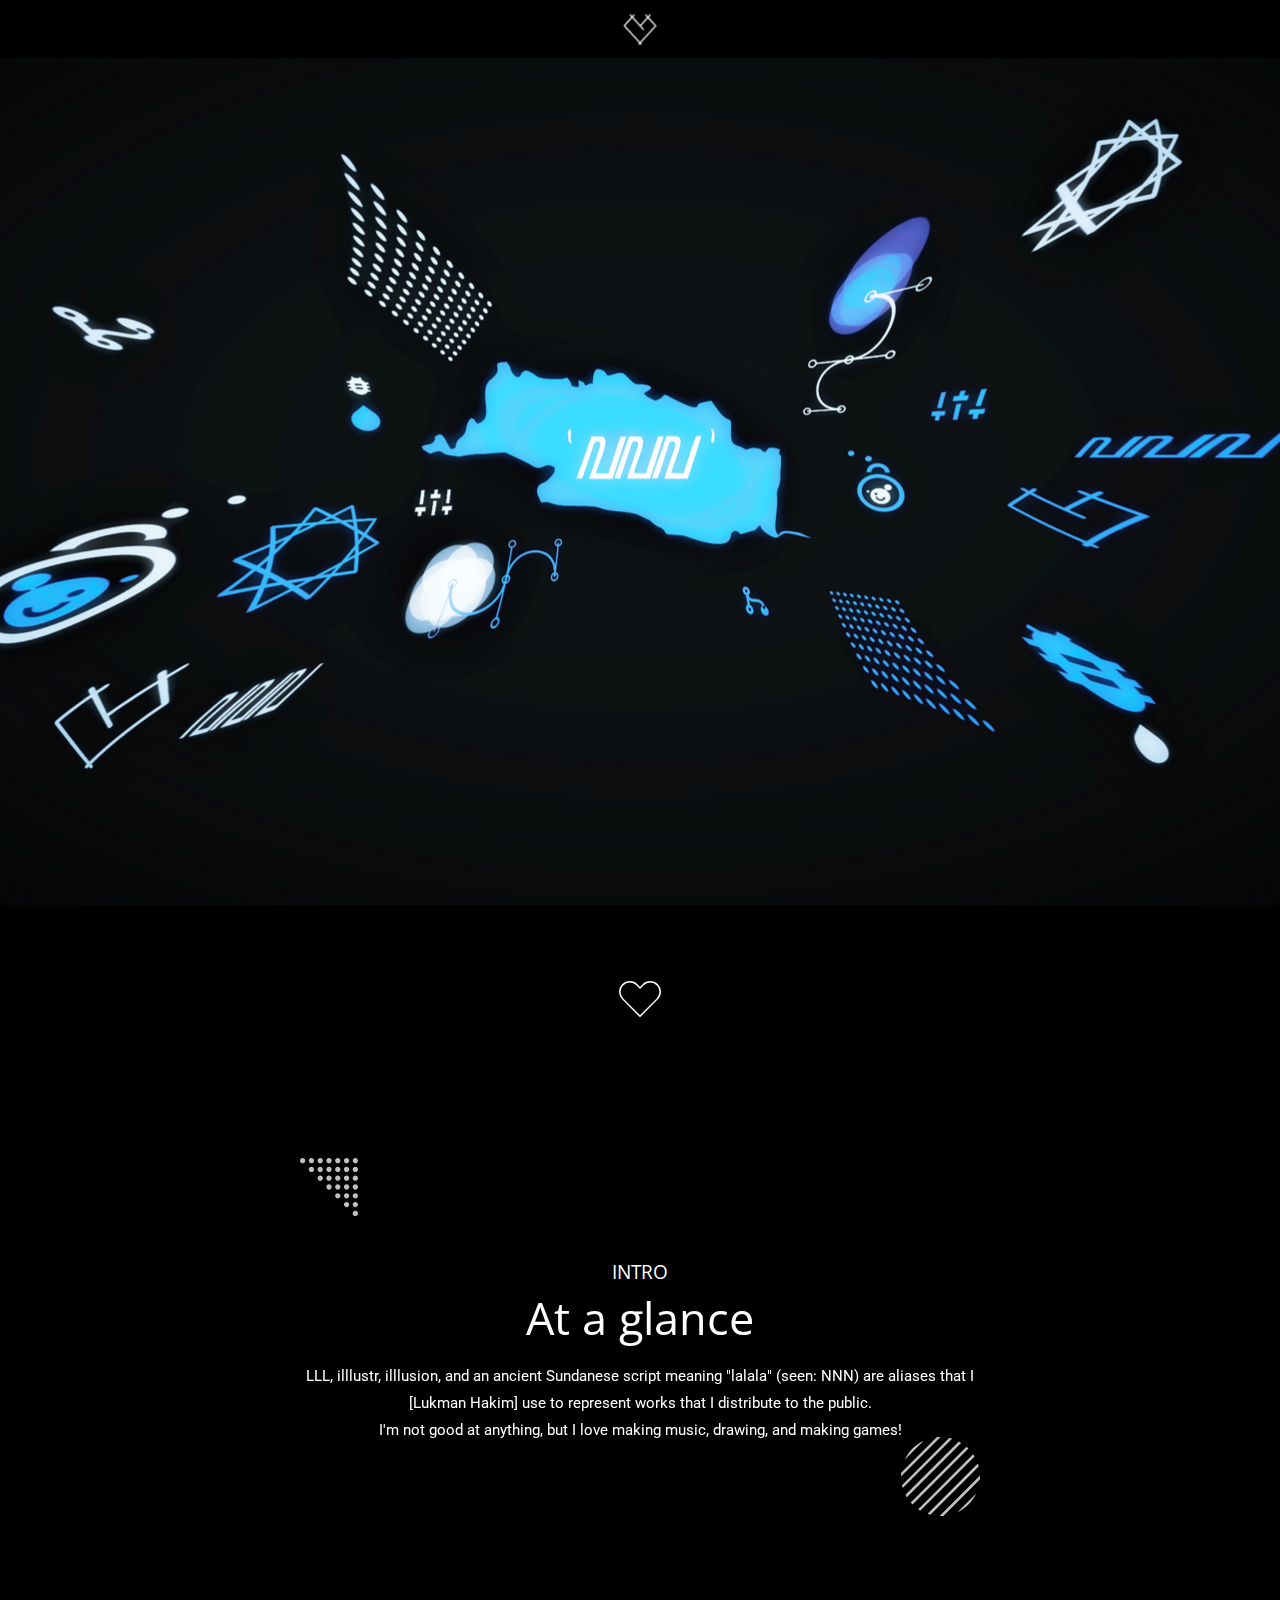
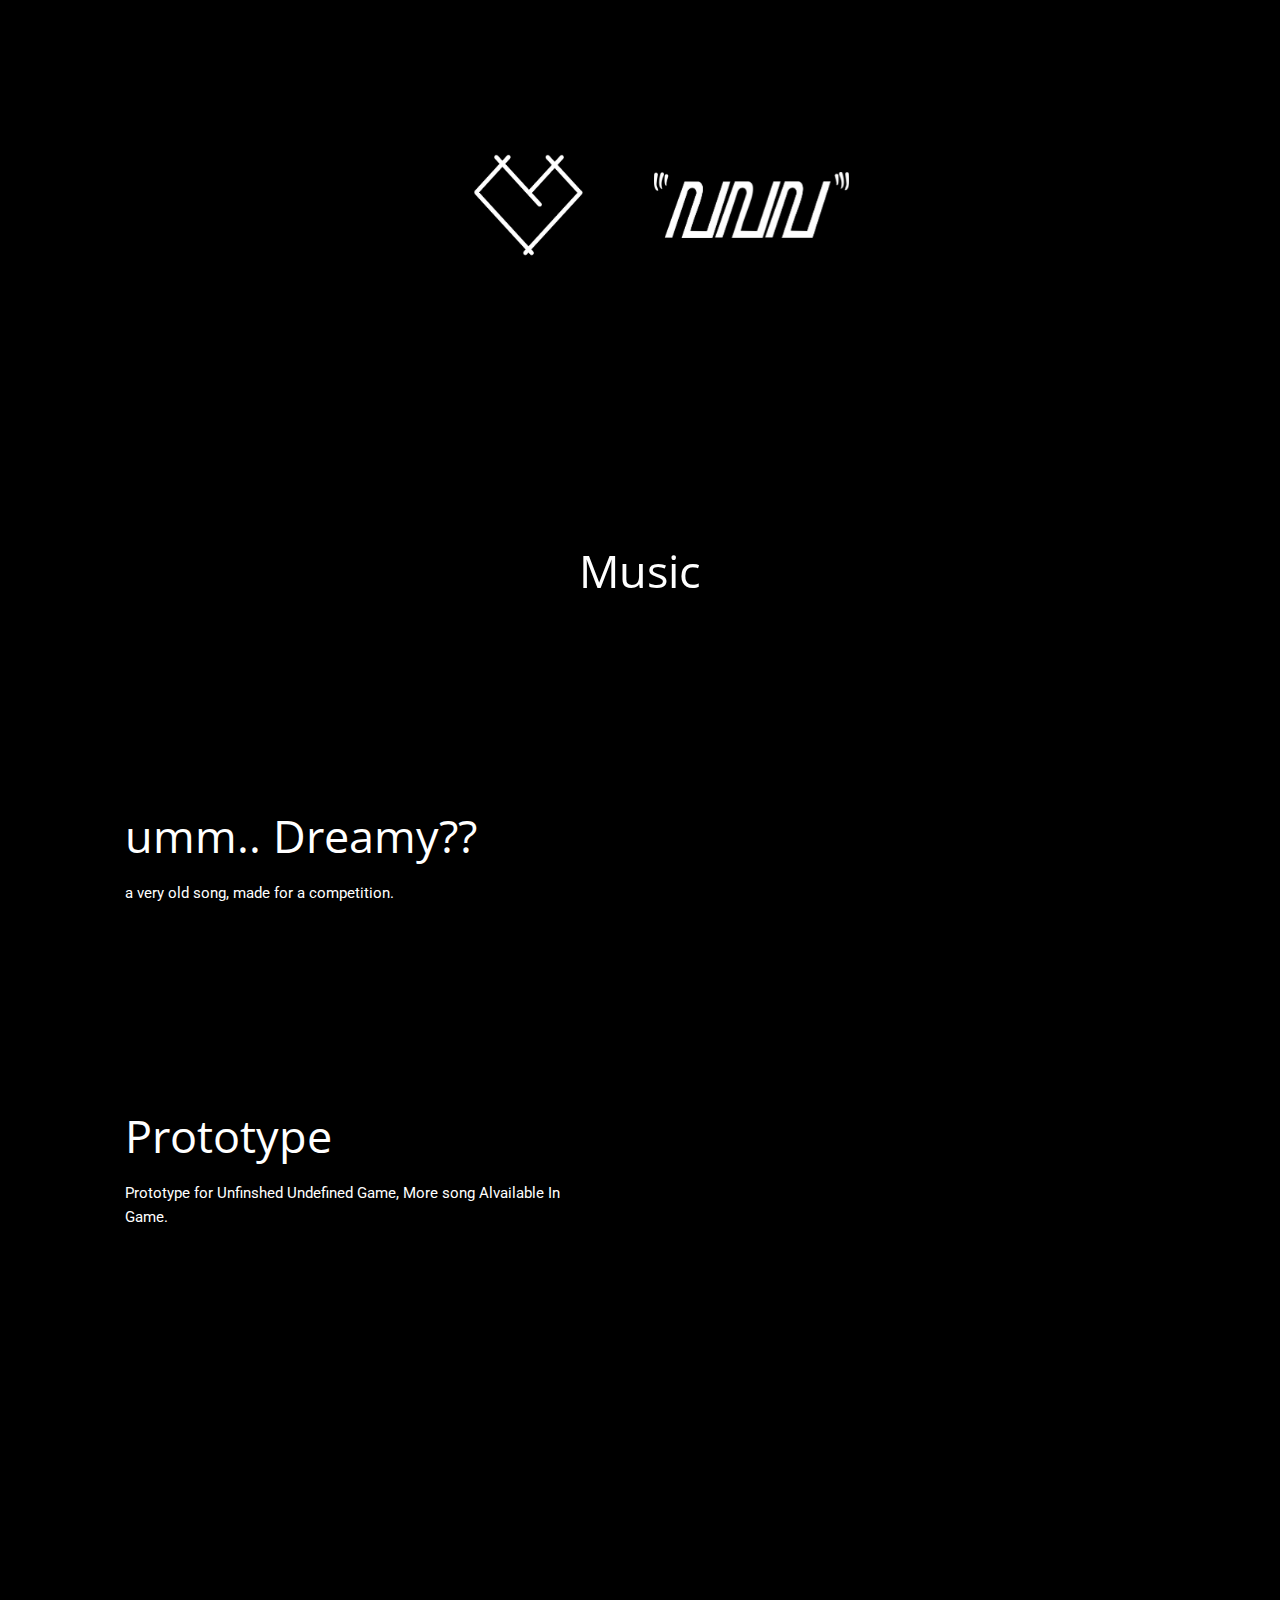
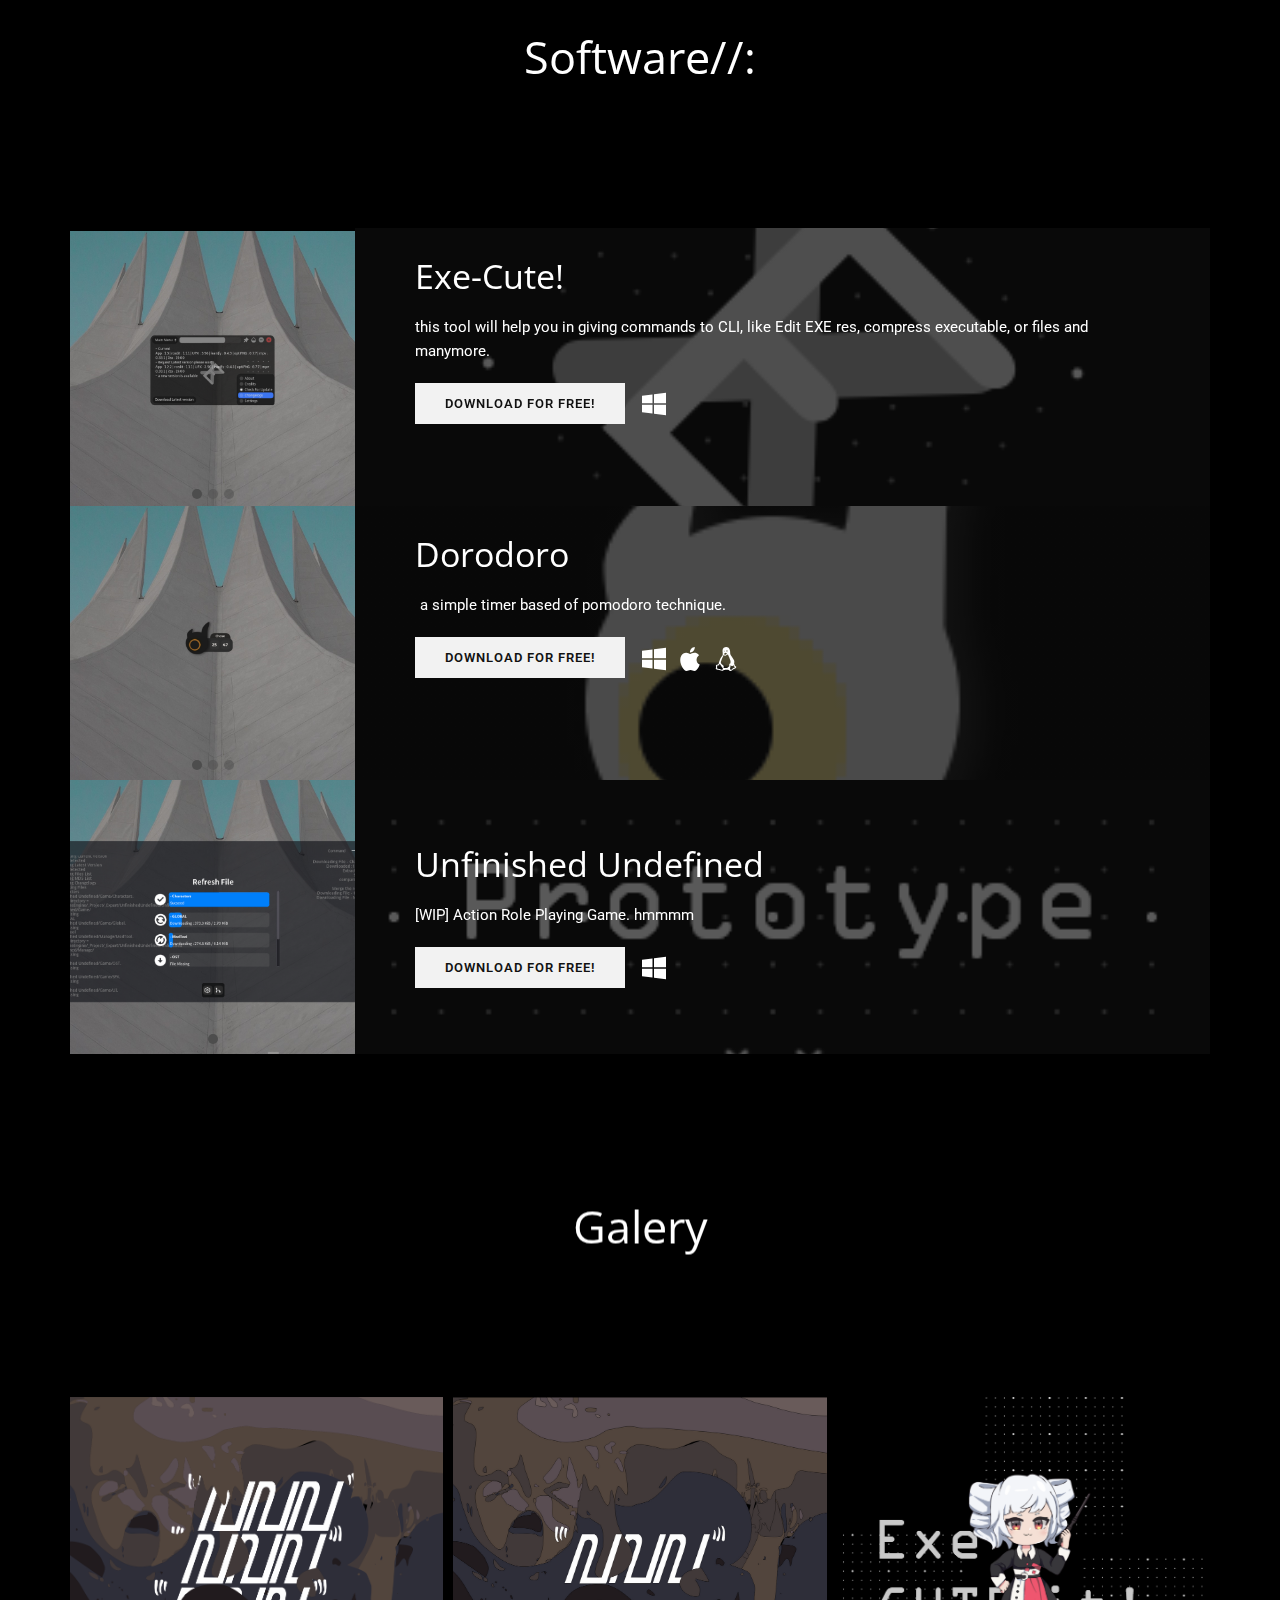
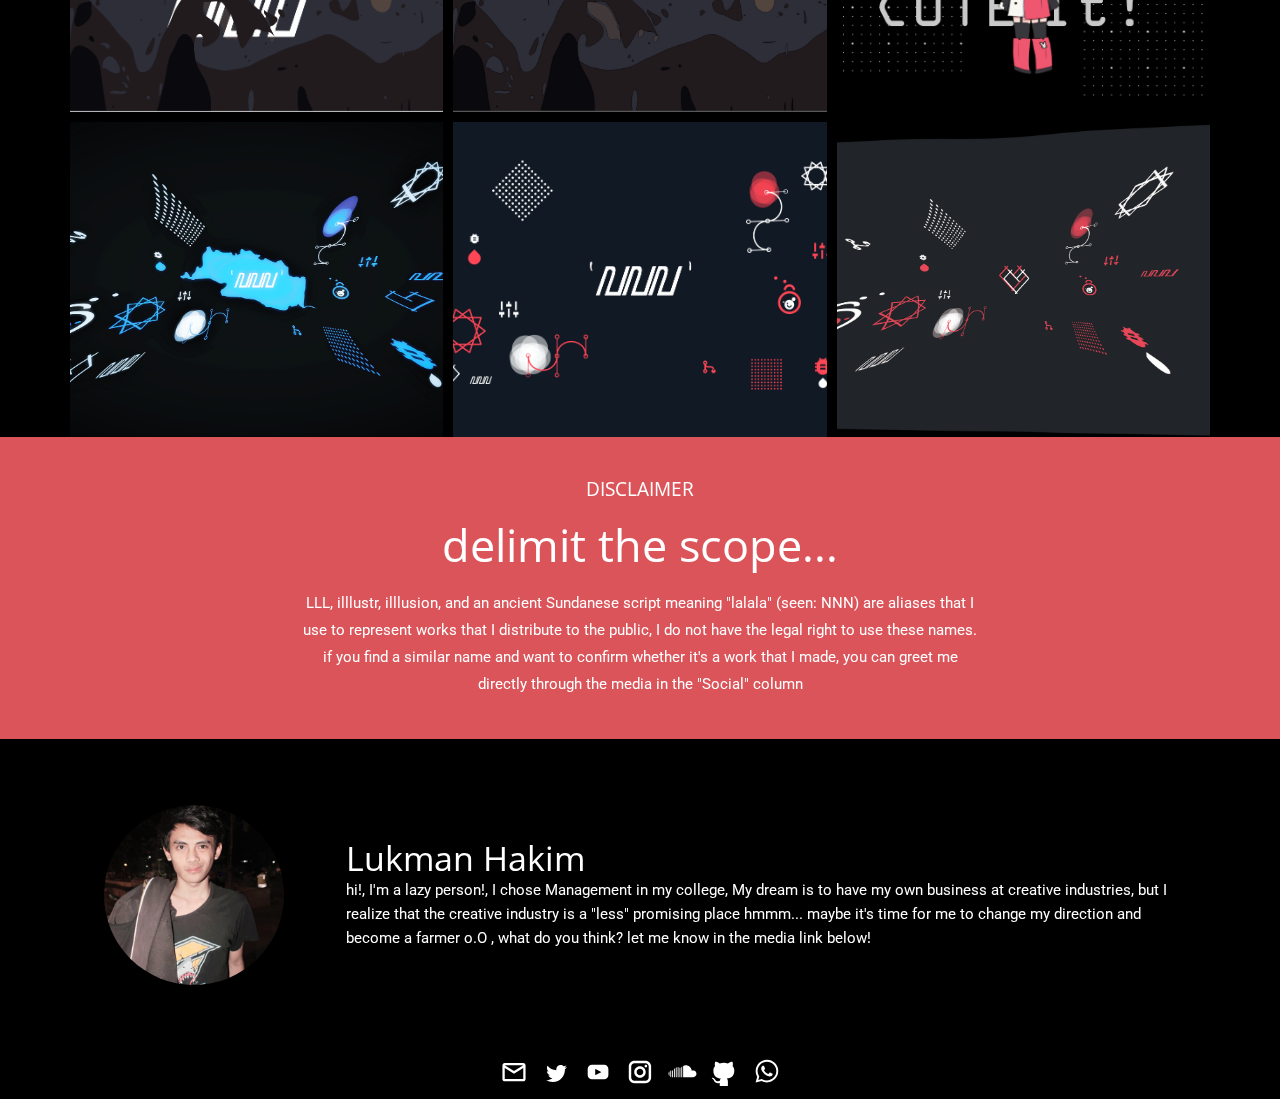
==== commit 66ec15be: "1.2" ====
--- a/index.html
+++ b/index.html
@@ -65,7 +65,7 @@
     <section class="u-black u-clearfix u-section-1" id="sec-f29f">
       <div class="u-clearfix u-sheet u-sheet-1"></div>
     </section>
-    <section class="skrollable u-align-center u-clearfix u-image u-lightbox u-parallax u-shading u-section-2" id="sec-40c7" data-image-width="1600" data-image-height="903">
+    <section class="skrollable u-align-center u-clearfix u-image u-lightbox u-parallax u-section-2" id="sec-40c7" data-image-width="2564" data-image-height="1444">
       <div class="u-align-left u-clearfix u-sheet u-sheet-1"></div>
     </section>
     <section class="u-clearfix u-section-3" id="carousel_1ec7">
@@ -169,20 +169,20 @@
                 <div class="u-layout-row">
                   <div class="u-container-style u-layout-cell u-size-30 u-layout-cell-3">
                     <div class="u-container-layout u-container-layout-3">
+                      <div class="fr-view u-align-center u-clearfix u-rich-text u-text u-text-2">
+                        <h1 style="text-align: left;">Prototype</h1>
+                        <p style="text-align: left;">Prototype for Unfinshed Undefined Game, More song Alvailable In Game.</p>
+                      </div>
+                    </div>
+                  </div>
+                  <div class="u-container-style u-layout-cell u-size-30 u-layout-cell-4">
+                    <div class="u-container-layout u-container-layout-4">
                       <div class="u-clearfix u-custom-html u-custom-html-2">
                         <iframe width="100%" height="300" scrolling="no" frameborder="no" allow="autoplay" src="https://w.soundcloud.com/player/?url=https%3A//api.soundcloud.com/playlists/1297525873&amp;color=%23ff5500&amp;auto_play=false&amp;hide_related=false&amp;show_comments=true&amp;show_user=true&amp;show_reposts=false&amp;show_teaser=true&amp;visual=true"></iframe>
                         <div style="font-size: 10px; color: #cccccc;line-break: anywhere;word-break: normal;overflow: hidden;white-space: nowrap;text-overflow: ellipsis; font-family: Interstate,Lucida Grande,Lucida Sans Unicode,Lucida Sans,Garuda,Verdana,Tahoma,sans-serif;font-weight: 100;">
                           <a href="https://soundcloud.com/notlkmn" title="LLL!" target="_blank" style="color: #cccccc; text-decoration: none;"></a>
                           <a href="https://soundcloud.com/notlkmn/sets/rawprototype" title="[RAW][Prototype][Unfinished Undefined]" target="_blank" style="color: #cccccc; text-decoration: none;"></a>
                         </div>
-                      </div>
-                    </div>
-                  </div>
-                  <div class="u-container-style u-layout-cell u-size-30 u-layout-cell-4">
-                    <div class="u-container-layout u-container-layout-4">
-                      <div class="fr-view u-align-center u-clearfix u-rich-text u-text u-text-2">
-                        <h1 style="text-align: left;">Prototype</h1>
-                        <p style="text-align: left;">Prototype for Unfinshed Undefined Game, More song Alvailable In Game.</p>
                       </div>
                     </div>
                   </div>
@@ -516,6 +516,33 @@
               <div class="u-over-slide u-shading u-over-slide-3">
                 <h3 class="u-gallery-heading">Exe-Cute!</h3>
                 <p class="u-gallery-text">Character By Rui</p>
+              </div>
+            </div>
+            <div class="u-effect-fade u-gallery-item">
+              <div class="u-back-slide" data-image-width="1600" data-image-height="901">
+                <img class="u-back-image u-expanded" src="images/lllsundablackpicedit1.png" alt="">
+              </div>
+              <div class="u-over-slide u-shading u-over-slide-4">
+                <h3 class="u-gallery-heading"></h3>
+                <p class="u-gallery-text"></p>
+              </div>
+            </div>
+            <div class="u-effect-fade u-gallery-item">
+              <div class="u-back-slide" data-image-width="2564" data-image-height="1444">
+                <img class="u-back-image u-expanded" src="images/lllnnn.png" alt="">
+              </div>
+              <div class="u-over-slide u-shading u-over-slide-5">
+                <h3 class="u-gallery-heading"></h3>
+                <p class="u-gallery-text"></p>
+              </div>
+            </div>
+            <div class="u-effect-fade u-gallery-item">
+              <div class="u-back-slide" data-image-width="1600" data-image-height="901">
+                <img class="u-back-image u-expanded" src="images/eff.png" alt="">
+              </div>
+              <div class="u-over-slide u-shading u-over-slide-6">
+                <h3 class="u-gallery-heading"></h3>
+                <p class="u-gallery-text"></p>
               </div>
             </div>
           </div>
--- a/Illlusion.css
+++ b/Illlusion.css
@@ -5,7 +5,7 @@
 .u-section-1 .u-sheet-1 {
   min-height: 58px;
 }.u-section-2 {
-  background-image: linear-gradient(0deg, rgba(0,0,0,0.25), rgba(0,0,0,0.25)), url("images/LLLC.png");
+  background-image: url("images/lllsundablackpicedit1.png");
 }
 
 .u-section-2 .u-sheet-1 {
@@ -294,23 +294,23 @@
   padding: 30px;
 }
 
+.u-section-6 .u-text-2 {
+  margin: 87px 25px 0;
+}
+
+.u-section-6 .u-layout-cell-4 {
+  min-height: 144px;
+}
+
+.u-section-6 .u-container-layout-4 {
+  padding: 30px;
+}
+
 .u-section-6 .u-custom-html-2 {
   margin-bottom: 0;
   margin-top: 0;
 }
 
-.u-section-6 .u-layout-cell-4 {
-  min-height: 144px;
-}
-
-.u-section-6 .u-container-layout-4 {
-  padding: 30px;
-}
-
-.u-section-6 .u-text-2 {
-  margin: 87px 25px 0;
-}
-
 .u-section-6 .u-layout-cell-5 {
   min-height: 144px;
 }
@@ -354,15 +354,15 @@
     min-height: 303px;
   }
 
-  .u-section-6 .u-layout-cell-4 {
-    min-height: 119px;
-  }
-
   .u-section-6 .u-text-2 {
     margin-left: 0;
     margin-right: 0;
   }
 
+  .u-section-6 .u-layout-cell-4 {
+    min-height: 119px;
+  }
+
   .u-section-6 .u-layout-cell-5 {
     min-height: 119px;
   }
@@ -386,11 +386,11 @@
   }
 
   .u-section-6 .u-layout-cell-3 {
-    min-height: 232px;
+    min-height: 100px;
   }
 
   .u-section-6 .u-layout-cell-4 {
-    min-height: 100px;
+    min-height: 91px;
   }
 
   .u-section-6 .u-layout-cell-5 {
@@ -421,15 +421,15 @@
     padding-right: 10px;
   }
 
-  .u-section-6 .u-layout-cell-3 {
-    min-height: 348px;
-  }
-
   .u-section-6 .u-container-layout-3 {
     padding-left: 10px;
     padding-right: 10px;
   }
 
+  .u-section-6 .u-layout-cell-4 {
+    min-height: 137px;
+  }
+
   .u-section-6 .u-container-layout-4 {
     padding-left: 10px;
     padding-right: 10px;
@@ -463,8 +463,8 @@
     min-height: 91px;
   }
 
-  .u-section-6 .u-layout-cell-3 {
-    min-height: 219px;
+  .u-section-6 .u-layout-cell-4 {
+    min-height: 86px;
   }
 
   .u-section-6 .u-layout-cell-5 {
@@ -1101,7 +1101,7 @@
 }
 
 .u-section-10 .u-gallery-1 {
-  height: 315px;
+  height: 640px;
   margin-top: 0;
   margin-bottom: 0;
 }
@@ -1126,13 +1126,28 @@
   padding: 20px;
 }
 
+.u-section-10 .u-over-slide-4 {
+  background-image: linear-gradient(0deg, rgba(0,0,0,0.2), rgba(0,0,0,0.2));
+  padding: 20px;
+}
+
+.u-section-10 .u-over-slide-5 {
+  background-image: linear-gradient(0deg, rgba(0,0,0,0.2), rgba(0,0,0,0.2));
+  padding: 20px;
+}
+
+.u-section-10 .u-over-slide-6 {
+  background-image: linear-gradient(0deg, rgba(0,0,0,0.2), rgba(0,0,0,0.2));
+  padding: 20px;
+}
+
 @media (max-width: 1199px) {
   .u-section-10 .u-sheet-1 {
     min-height: 260px;
   }
 
   .u-section-10 .u-gallery-1 {
-    height: 260px;
+    height: 528px;
   }
 
   .u-section-10 .u-gallery-inner-1 {
@@ -1146,7 +1161,7 @@
   }
 
   .u-section-10 .u-gallery-1 {
-    height: 597px;
+    height: 910px;
   }
 
   .u-section-10 .u-gallery-inner-1 {
@@ -1160,7 +1175,7 @@
   }
 
   .u-section-10 .u-gallery-1 {
-    height: 1343px;
+    height: 2730px;
   }
 
   .u-section-10 .u-gallery-inner-1 {
@@ -1174,7 +1189,7 @@
   }
 
   .u-section-10 .u-gallery-1 {
-    height: 846px;
+    height: 1719px;
   }
 }.u-section-11 .u-sheet-1 {
   min-height: 301px;
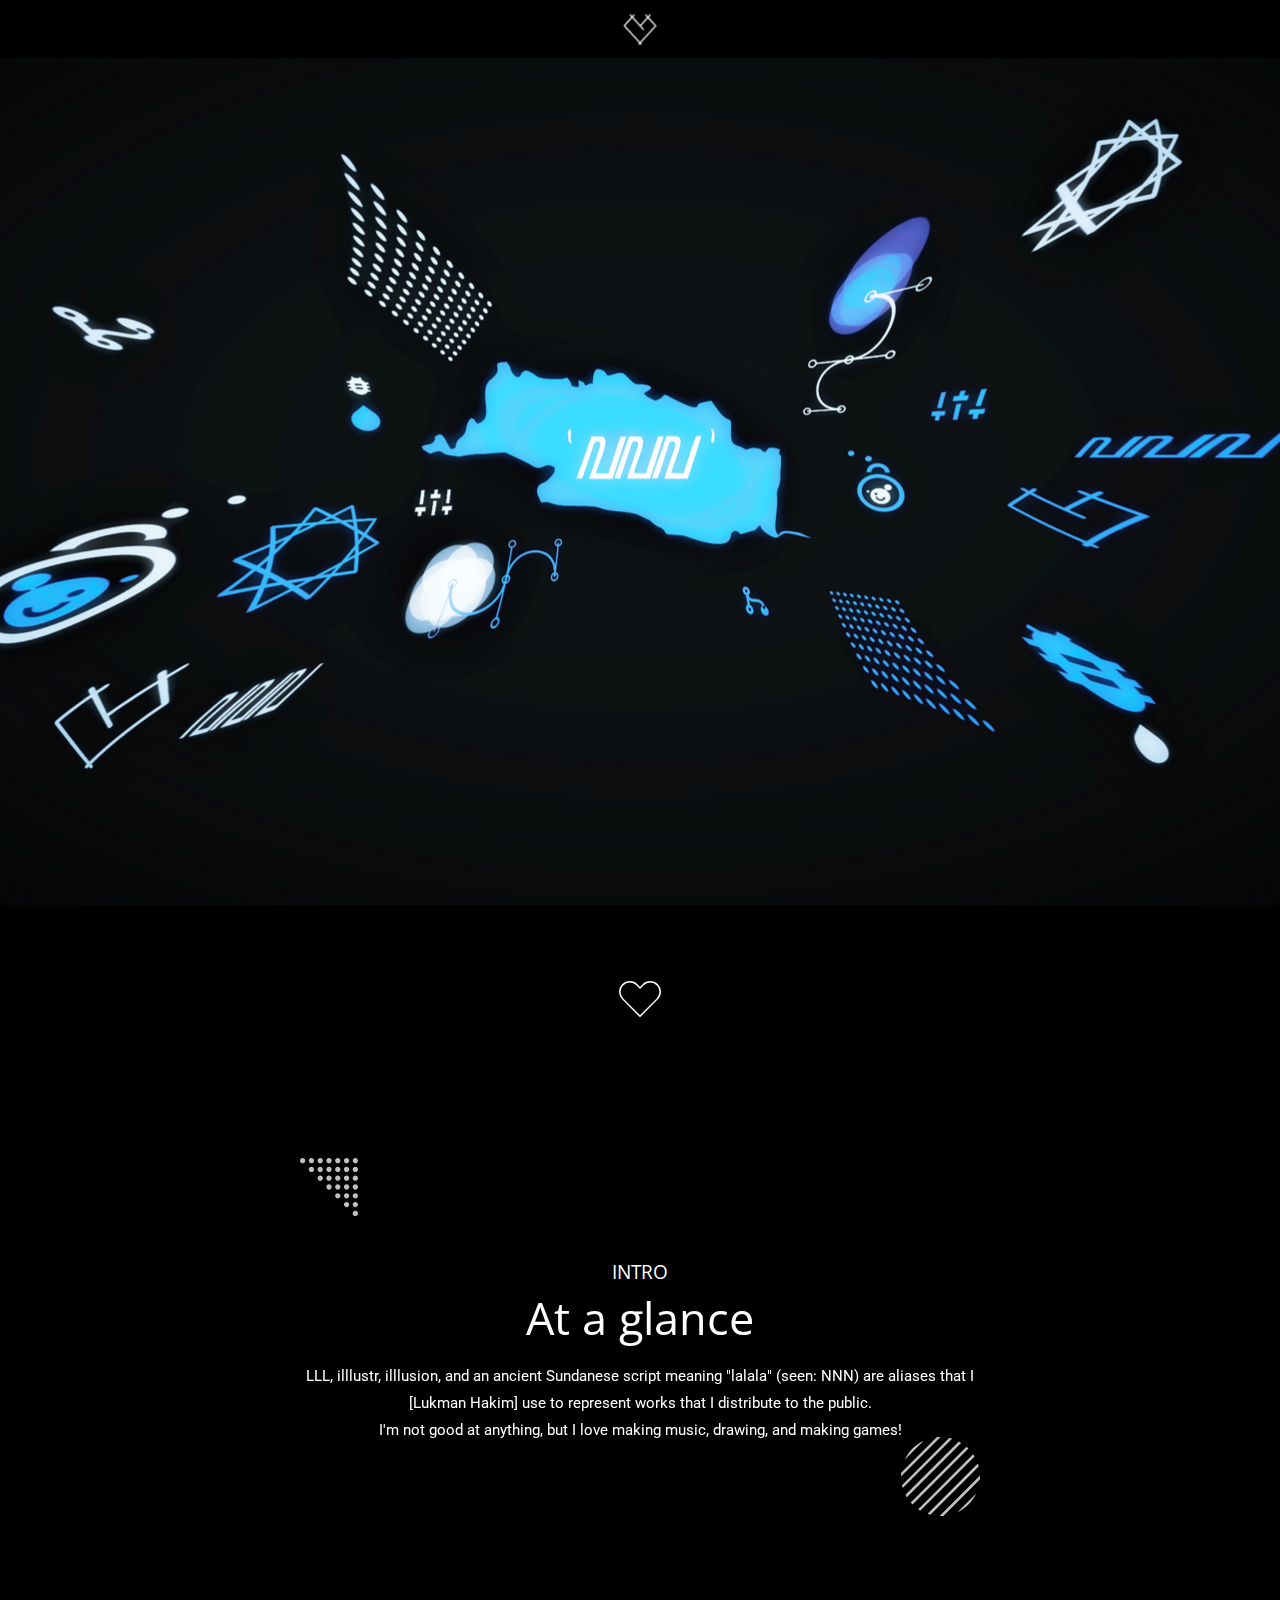
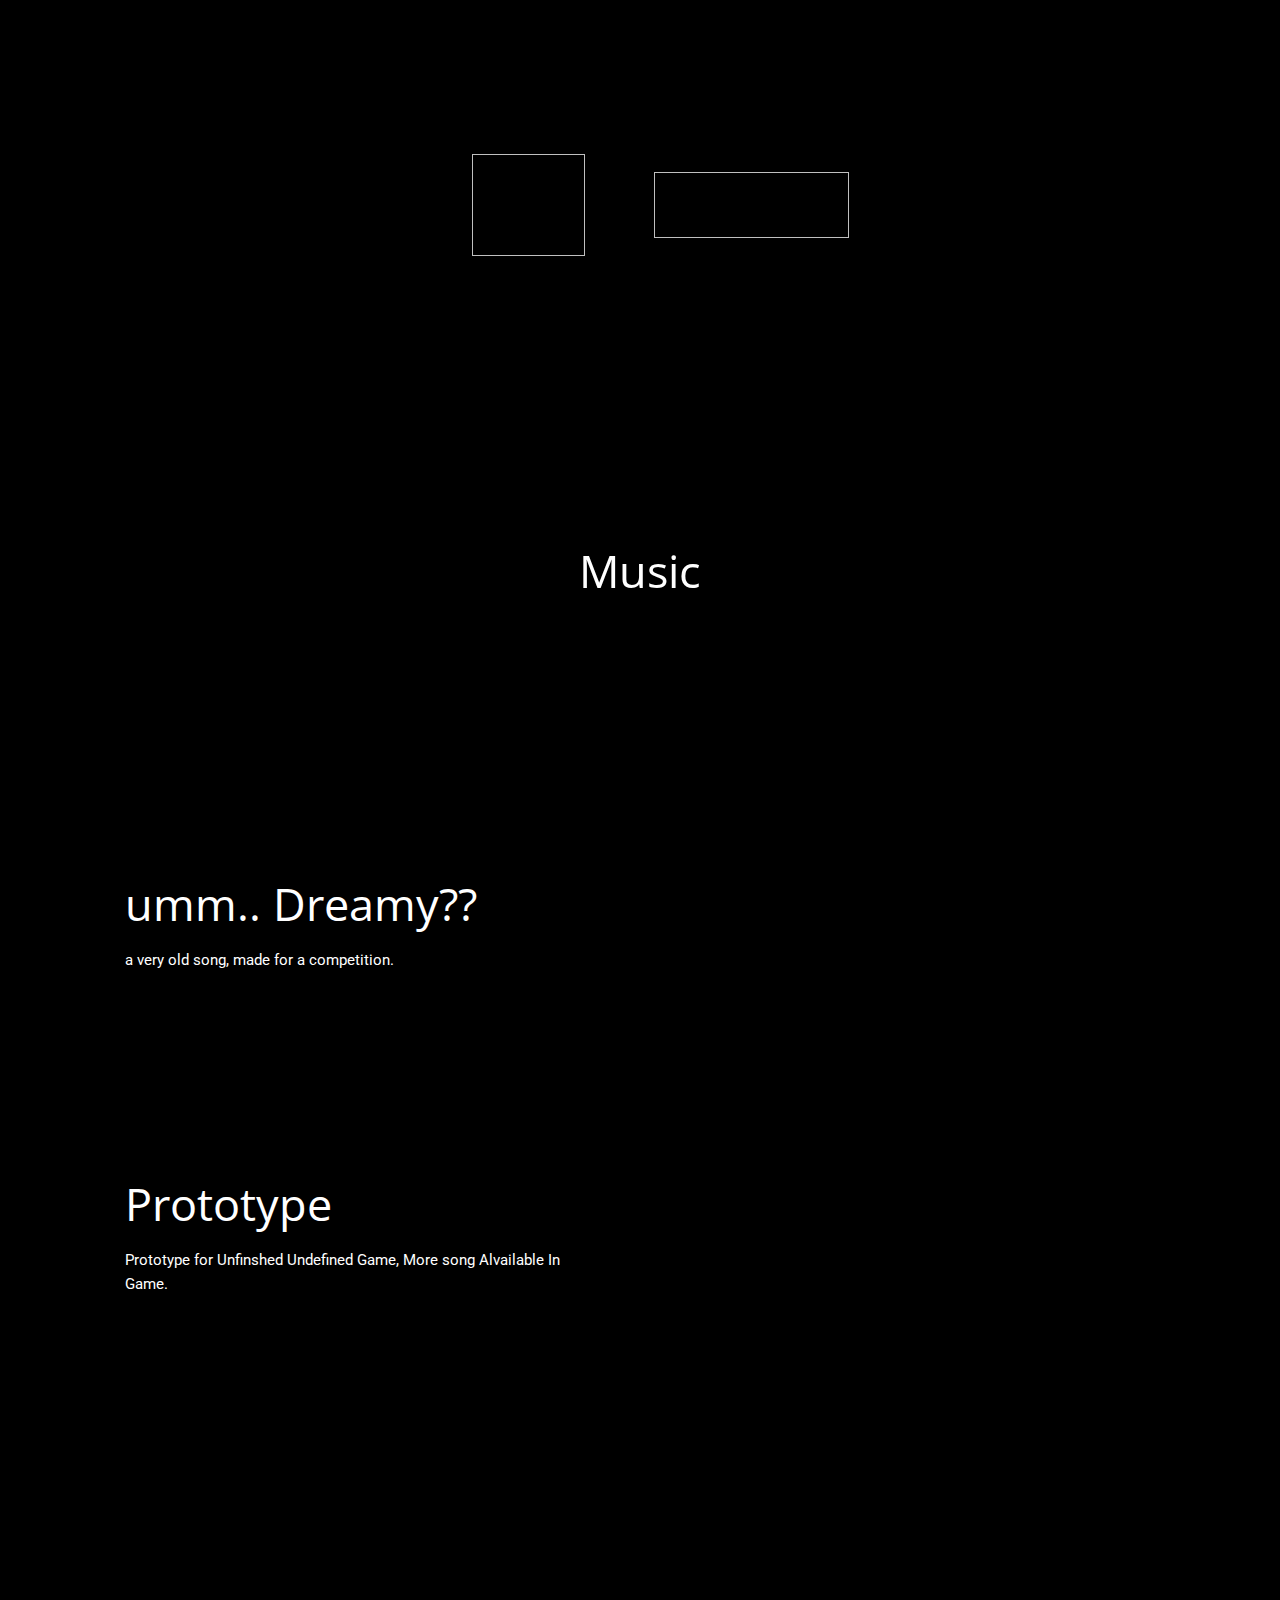
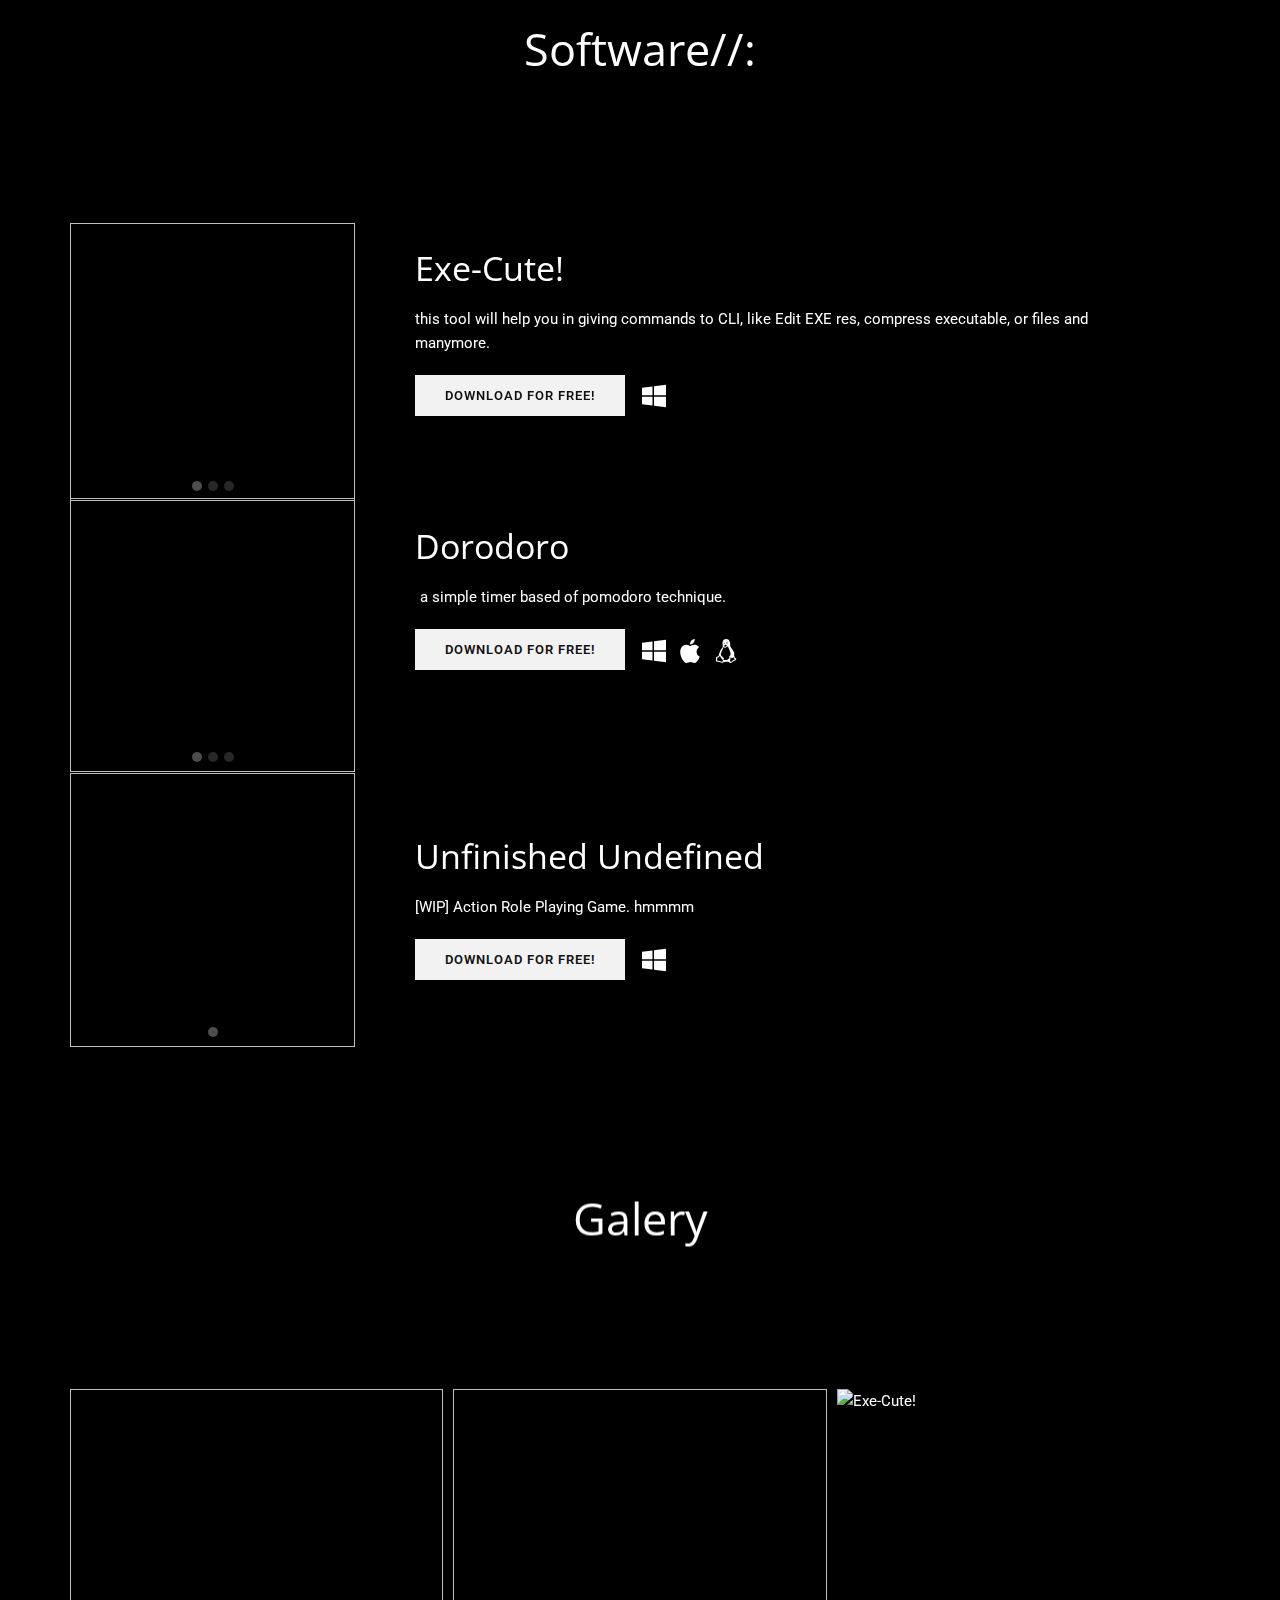
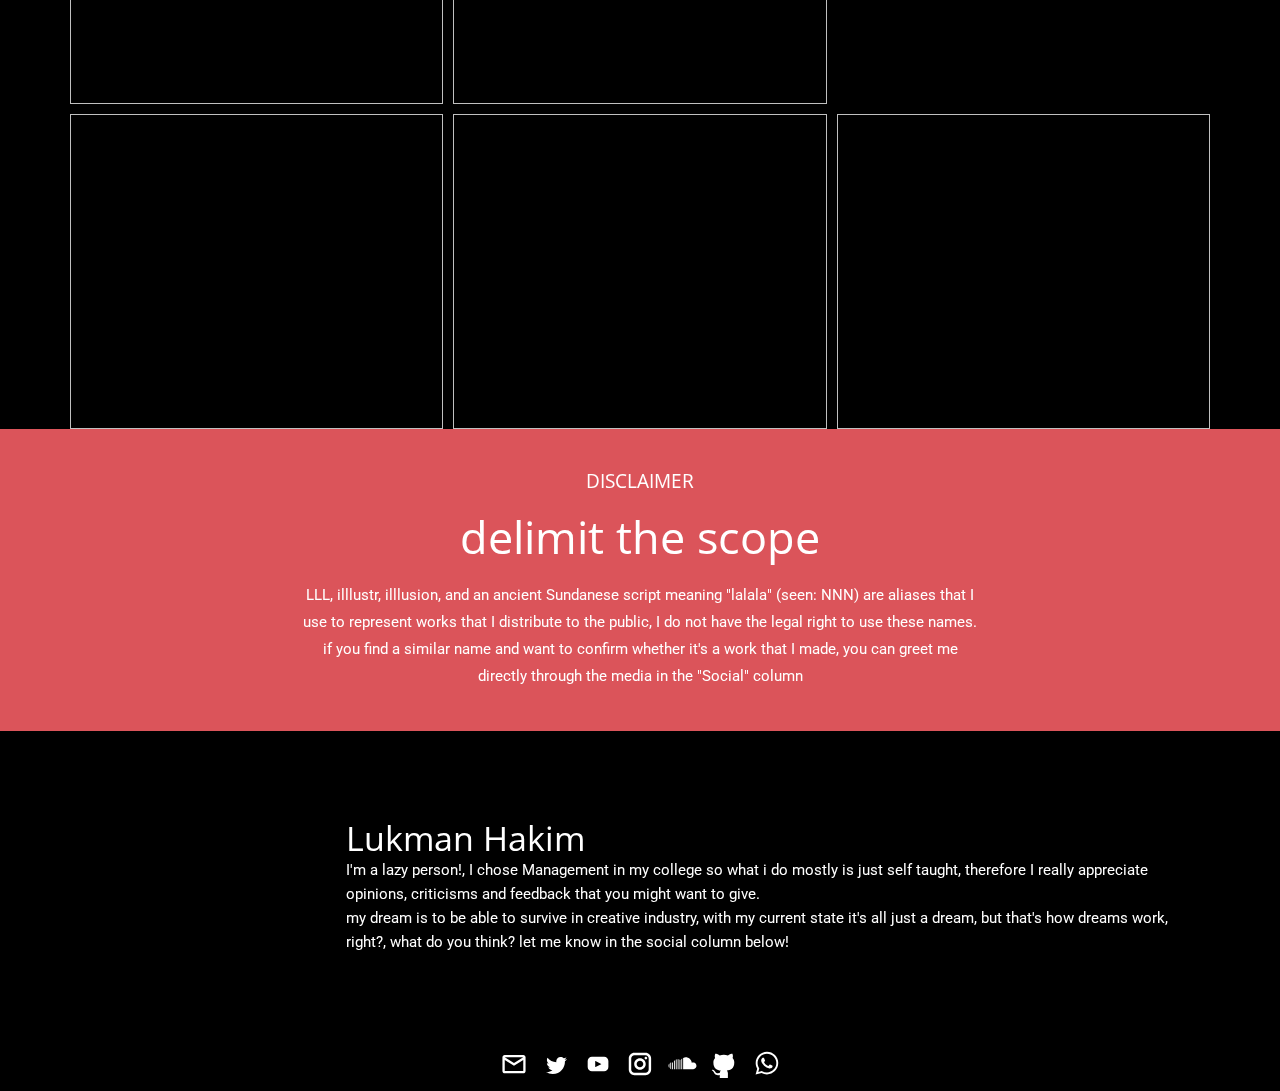
==== commit 15950614: "1.2" ====
--- a/index.html
+++ b/index.html
@@ -12,6 +12,7 @@
     <script class="u-script" type="text/javascript" src="jquery.js" defer=""></script>
     <script class="u-script" type="text/javascript" src="nicepage.js" defer=""></script>
     <meta name="generator" content="illlusion">
+    <link rel="icon" href="images/favicon1.png">
     <link id="u-theme-google-font" rel="stylesheet" href="https://fonts.googleapis.com/css?family=Open+Sans:300,300i,400,400i,600,600i,700,700i,800,800i|Roboto:100,100i,300,300i,400,400i,500,500i,700,700i,900,900i">
     
     
@@ -65,7 +66,7 @@
     <section class="u-black u-clearfix u-section-1" id="sec-f29f">
       <div class="u-clearfix u-sheet u-sheet-1"></div>
     </section>
-    <section class="skrollable u-align-center u-clearfix u-image u-lightbox u-parallax u-section-2" id="sec-40c7" data-image-width="2564" data-image-height="1444">
+    <section class="skrollable u-align-center u-clearfix u-image u-lightbox u-parallax lazyload u-section-2" id="sec-40c7" data-image-width="2564" data-image-height="1444" data-bg="url(&quot;images/lllsundablackpicedit1.png&quot;)">
       <div class="u-align-left u-clearfix u-sheet u-sheet-1"></div>
     </section>
     <section class="u-clearfix u-section-3" id="carousel_1ec7">
@@ -122,20 +123,20 @@
             <div class="u-layout-row">
               <div class="u-container-style u-layout-cell u-size-30 u-layout-cell-1">
                 <div class="u-container-layout u-valign-middle u-container-layout-1">
-                  <img class="u-image u-image-default u-image-1" src="images/LLL_Blckshdw.png?rand=0ea1" alt="" data-image-width="285" data-image-height="256" data-animation-name="fadeIn" data-animation-duration="1000" data-animation-delay="0" data-animation-direction="Down">
+                  <img class="u-image u-image-default lazyload u-image-1" alt="" data-image-width="285" data-image-height="256" data-animation-name="fadeIn" data-animation-duration="1000" data-animation-delay="0" data-animation-direction="Down" data-src="images/LLL_Blckshdw.png?rand=0ea1">
                 </div>
               </div>
               <div class="u-container-style u-layout-cell u-size-30 u-layout-cell-2">
                 <div class="u-container-layout u-container-layout-2">
-                  <img class="u-image u-image-default u-image-2" src="images/lllv.png" alt="" data-image-width="2010" data-image-height="677" data-animation-name="slideIn" data-animation-duration="1000" data-animation-delay="0" data-animation-direction="Down">
-                </div>
-              </div>
-            </div>
-          </div>
-        </div>
-      </div>
-    </section>
-    <section class="skrollable u-clearfix u-image u-parallax u-shading u-section-5" id="carousel_23a8" data-image-width="1920" data-image-height="1080">
+                  <img class="u-image u-image-default lazyload u-image-2" alt="" data-image-width="2010" data-image-height="677" data-animation-name="slideIn" data-animation-duration="1000" data-animation-delay="0" data-animation-direction="Down" data-src="images/lllv.png">
+                </div>
+              </div>
+            </div>
+          </div>
+        </div>
+      </div>
+    </section>
+    <section class="skrollable u-clearfix u-image u-parallax u-shading lazyload u-section-5" id="carousel_23a8" data-image-width="1920" data-image-height="1080" data-bg="url(&quot;images/Screenshot2021-08-05172220.png&quot;)">
       <div class="u-clearfix u-sheet u-sheet-1">
         <h1 class="u-align-center u-text u-text-default u-text-1" data-animation-name="tada" data-animation-duration="1000" data-animation-delay="0" data-animation-direction="">Music</h1>
       </div>
@@ -145,7 +146,7 @@
         <div class="u-clearfix u-expanded-width u-layout-wrap u-layout-wrap-1">
           <div class="u-gutter-0 u-layout">
             <div class="u-layout-col">
-              <div class="u-size-20">
+              <div class="u-size-30">
                 <div class="u-layout-row">
                   <div class="u-container-style u-layout-cell u-size-30 u-layout-cell-1">
                     <div class="u-container-layout u-container-layout-1">
@@ -165,7 +166,7 @@
                   </div>
                 </div>
               </div>
-              <div class="u-size-20">
+              <div class="u-size-30">
                 <div class="u-layout-row">
                   <div class="u-container-style u-layout-cell u-size-30 u-layout-cell-3">
                     <div class="u-container-layout u-container-layout-3">
@@ -188,28 +189,18 @@
                   </div>
                 </div>
               </div>
-              <div class="u-size-20">
-                <div class="u-layout-row">
-                  <div class="u-container-style u-layout-cell u-size-30 u-layout-cell-5">
-                    <div class="u-container-layout u-container-layout-5"></div>
-                  </div>
-                  <div class="u-container-style u-layout-cell u-size-30 u-layout-cell-6">
-                    <div class="u-container-layout u-container-layout-6"></div>
-                  </div>
-                </div>
-              </div>
-            </div>
-          </div>
-        </div>
-      </div>
-    </section>
-    <section class="skrollable u-clearfix u-image u-parallax u-shading u-section-7" id="sec-1f10" data-image-width="1920" data-image-height="1080">
+            </div>
+          </div>
+        </div>
+      </div>
+    </section>
+    <section class="skrollable u-clearfix u-image u-parallax u-shading lazyload u-section-7" id="sec-1f10" data-image-width="1920" data-image-height="1080" data-bg="url(&quot;images/Screenshot2021-08-05134957.png&quot;)">
       <div class="u-clearfix u-sheet u-valign-middle-sm u-valign-middle-xs u-sheet-1">
         <h1 class="u-align-center u-text u-text-default u-text-1" data-animation-name="jackInTheBox" data-animation-duration="1000" data-animation-delay="0" data-animation-direction="">Software//:</h1>
       </div>
     </section>
     <section class="u-align-center u-clearfix u-section-8" id="sec-0f9a">
-      <div class="u-clearfix u-sheet u-valign-middle u-sheet-1">
+      <div class="u-clearfix u-sheet u-valign-middle-xl u-sheet-1">
         <div class="u-align-center u-clearfix u-expanded-width u-gutter-0 u-layout-wrap u-layout-wrap-1">
           <div class="u-layout">
             <div class="u-layout-col">
@@ -226,21 +217,21 @@
                         <div class="u-carousel-inner u-gallery-inner" role="listbox">
                           <div class="u-active u-carousel-item u-gallery-item u-carousel-item-1" data-image-width="1600" data-image-height="822">
                             <div class="u-back-slide">
-                              <img class="u-back-image u-expanded" src="images/Screenshot2021-08-06182600.png">
+                              <img class="u-back-image u-expanded lazyload" data-src="images/Screenshot2021-08-06182600.png">
                             </div>
                             <div class="u-align-left u-over-slide u-over-slide-1">
                               <h3 class="u-gallery-heading" style="margin-left: 0px; margin-right: auto;"></h3>
                               <p class="u-gallery-text" style="margin-left: 0px; margin-right: auto;"></p>
                             </div>
                             <style data-mode="XL" data-visited="true"></style>
-                            <style data-mode="LG"></style>
+                            <style data-mode="LG" data-visited="true"></style>
                             <style data-mode="MD"></style>
                             <style data-mode="SM"></style>
                             <style data-mode="XS"></style>
                           </div>
                           <div class="u-carousel-item u-gallery-item u-carousel-item-2">
                             <div class="u-back-slide" data-image-width="1600" data-image-height="833">
-                              <img class="u-back-image u-expanded" src="images/Screenshot2021-08-05120820.png">
+                              <img class="u-back-image u-expanded lazyload" data-src="images/Screenshot2021-08-05120820.png">
                             </div>
                             <div class="u-align-left u-over-slide u-over-slide-2">
                               <h3 class="u-gallery-heading" style="margin-left: 0px; margin-right: auto;"></h3>
@@ -249,14 +240,14 @@
                           </div>
                           <div class="u-carousel-item u-gallery-item u-carousel-item-3" data-image-width="1920" data-image-height="987">
                             <div class="u-back-slide">
-                              <img class="u-back-image u-expanded" src="images/Screenshot2021-08-06182747.png">
+                              <img class="u-back-image u-expanded lazyload" data-src="images/Screenshot2021-08-06182747.png">
                             </div>
                             <div class="u-align-left u-over-slide u-over-slide-3">
                               <h3 class="u-gallery-heading" style="margin-left: 0px; margin-right: auto;"></h3>
                               <p class="u-gallery-text" style="margin-left: 0px; margin-right: auto;"></p>
                             </div>
                             <style data-mode="XL" data-visited="true"></style>
-                            <style data-mode="LG"></style>
+                            <style data-mode="LG" data-visited="true"></style>
                             <style data-mode="MD"></style>
                             <style data-mode="SM"></style>
                             <style data-mode="XS"></style>
@@ -285,7 +276,7 @@
                       </div>
                     </div>
                   </div>
-                  <div class="u-align-left u-container-style u-image u-layout-cell u-right-cell u-shading u-size-45 u-image-1" data-image-width="320" data-image-height="320">
+                  <div class="u-align-left u-container-style u-image u-layout-cell u-right-cell u-shading u-size-45 lazyload u-image-1" data-image-width="320" data-image-height="320" data-bg="url(&quot;images/bg2.png&quot;)">
                     <div class="u-container-layout u-container-layout-2">
                       <h2 class="u-text u-text-1" data-animation-name="fadeIn" data-animation-duration="1000" data-animation-delay="0">Exe-Cute!</h2>
                       <p class="u-text u-text-2" data-animation-name="fadeIn" data-animation-duration="1000" data-animation-delay="0"> this tool will help you in giving commands to CLI, like Edit EXE res, compress executable, or files and manymore.</p>
@@ -316,7 +307,7 @@
                 <div class="u-layout-row">
                   <div class="u-container-style u-layout-cell u-left-cell u-size-15 u-layout-cell-3" src="">
                     <div class="u-container-layout u-container-layout-4">
-                      <div class="u-carousel u-expanded-width u-gallery u-layout-carousel u-lightbox u-no-transition u-show-text-none u-gallery-2" data-interval="5000" data-u-ride="carousel" id="carousel-e02d">
+                      <div class="u-carousel u-expanded-width-xs u-gallery u-layout-carousel u-lightbox u-no-transition u-show-text-none u-gallery-2" data-interval="5000" data-u-ride="carousel" id="carousel-e02d">
                         <ol class="u-absolute-hcenter u-carousel-indicators u-carousel-indicators-2">
                           <li data-u-target="#carousel-e02d" data-u-slide-to="0" class="u-active u-grey-70 u-shape-circle" style="width: 10px; height: 10px;"></li>
                           <li data-u-target="#carousel-e02d" data-u-slide-to="1" class="u-grey-70 u-shape-circle" style="width: 10px; height: 10px;"></li>
@@ -325,21 +316,21 @@
                         <div class="u-carousel-inner u-gallery-inner" role="listbox">
                           <div class="u-active u-carousel-item u-gallery-item u-carousel-item-4" data-image-width="1600" data-image-height="822">
                             <div class="u-back-slide" data-image-width="1600" data-image-height="820">
-                              <img class="u-back-image u-expanded" src="images/Screenshot2021-08-06183818.png">
+                              <img class="u-back-image u-expanded lazyload" data-src="images/Screenshot2021-08-06183818.png">
                             </div>
                             <div class="u-align-left u-over-slide u-over-slide-4">
                               <h3 class="u-gallery-heading" style="margin-left: 0px; margin-right: auto;"></h3>
                               <p class="u-gallery-text" style="margin-left: 0px; margin-right: auto;"></p>
                             </div>
                             <style data-mode="XL" data-visited="true"></style>
-                            <style data-mode="LG"></style>
+                            <style data-mode="LG" data-visited="true"></style>
                             <style data-mode="MD"></style>
                             <style data-mode="SM"></style>
                             <style data-mode="XS"></style>
                           </div>
                           <div class="u-carousel-item u-gallery-item u-carousel-item-5">
                             <div class="u-back-slide" data-image-width="353" data-image-height="244">
-                              <img class="u-back-image u-expanded" src="images/Screenshot2021-08-06183902.png">
+                              <img class="u-back-image u-expanded lazyload" data-src="images/Screenshot2021-08-06183902.png">
                             </div>
                             <div class="u-align-left u-over-slide u-over-slide-5">
                               <h3 class="u-gallery-heading" style="margin-left: 0px; margin-right: auto;"></h3>
@@ -348,14 +339,14 @@
                           </div>
                           <div class="u-carousel-item u-gallery-item u-carousel-item-6" data-image-width="1920" data-image-height="987">
                             <div class="u-back-slide" data-image-width="563" data-image-height="313">
-                              <img class="u-back-image u-expanded" src="images/Screenshot2021-08-06183929.png">
+                              <img class="u-back-image u-expanded lazyload" data-src="images/Screenshot2021-08-06183929.png">
                             </div>
                             <div class="u-align-left u-over-slide u-over-slide-6">
                               <h3 class="u-gallery-heading" style="margin-left: 0px; margin-right: auto;"></h3>
                               <p class="u-gallery-text" style="margin-left: 0px; margin-right: auto;"></p>
                             </div>
                             <style data-mode="XL" data-visited="true"></style>
-                            <style data-mode="LG"></style>
+                            <style data-mode="LG" data-visited="true"></style>
                             <style data-mode="MD"></style>
                             <style data-mode="SM"></style>
                             <style data-mode="XS"></style>
@@ -384,7 +375,7 @@
                       </div>
                     </div>
                   </div>
-                  <div class="u-align-left u-container-style u-image u-layout-cell u-right-cell u-shading u-size-45 u-image-2" data-image-width="256" data-image-height="256">
+                  <div class="u-align-left u-container-style u-image u-layout-cell u-right-cell u-shading u-size-45 lazyload u-image-2" data-image-width="256" data-image-height="256" data-bg="url(&quot;images/dorodoro.png&quot;)">
                     <div class="u-container-layout u-container-layout-5">
                       <h2 class="u-text u-text-3" data-animation-name="fadeIn" data-animation-duration="1000" data-animation-delay="0">Dorodoro</h2>
                       <p class="u-text u-text-4" data-animation-name="fadeIn" data-animation-duration="1000" data-animation-delay="0"> &nbsp;a simple timer based of pomodoro technique.</p>
@@ -417,15 +408,15 @@
               <div class="u-size-60">
                 <div class="u-layout-row">
                   <div class="u-container-style u-layout-cell u-left-cell u-size-15 u-layout-cell-5" src="">
-                    <div class="u-container-layout u-container-layout-7">
-                      <div class="u-carousel u-expanded-width u-gallery u-layout-carousel u-lightbox u-no-transition u-show-text-none u-gallery-3" data-interval="5000" data-u-ride="carousel" id="carousel-bdf7">
+                    <div class="u-container-layout u-valign-bottom-xs u-container-layout-7">
+                      <div class="u-carousel u-expanded-width-xs u-gallery u-layout-carousel u-lightbox u-no-transition u-show-text-none u-gallery-3" data-interval="5000" data-u-ride="carousel" id="carousel-bdf7">
                         <ol class="u-absolute-hcenter u-carousel-indicators u-carousel-indicators-3">
                           <li data-u-target="#carousel-bdf7" data-u-slide-to="0" class="u-active u-grey-70 u-shape-circle" style="width: 10px; height: 10px;"></li>
                         </ol>
                         <div class="u-carousel-inner u-gallery-inner" role="listbox">
                           <div class="u-active u-carousel-item u-gallery-item u-carousel-item-7">
                             <div class="u-back-slide" data-image-width="1920" data-image-height="919">
-                              <img class="u-back-image u-expanded" src="images/Screenshot2021-08-05120334.png">
+                              <img class="u-back-image u-expanded lazyload" data-src="images/Screenshot2021-08-05120334.png">
                             </div>
                             <div class="u-align-left u-over-slide u-over-slide-7">
                               <h3 class="u-gallery-heading" style="margin-left: 0px; margin-right: auto;"></h3>
@@ -460,7 +451,7 @@
                       </div>
                     </div>
                   </div>
-                  <div class="u-align-left u-container-style u-image u-layout-cell u-right-cell u-shading u-size-45 u-image-3" data-image-width="352" data-image-height="352">
+                  <div class="u-align-left u-container-style u-image u-layout-cell u-right-cell u-shading u-size-45 lazyload u-image-3" data-image-width="352" data-image-height="352" data-bg="url(&quot;images/protptype.png&quot;)">
                     <div class="u-container-layout u-container-layout-8">
                       <h2 class="u-text u-text-5">Unfinished Undefined</h2>
                       <p class="u-text u-text-6">[WIP] Action Role Playing Game. hmmmm</p>
@@ -482,7 +473,7 @@
         </div>
       </div>
     </section>
-    <section class="skrollable u-clearfix u-image u-parallax u-shading u-section-9" id="carousel_5017" data-image-width="1920" data-image-height="1080">
+    <section class="skrollable u-clearfix u-image u-parallax u-shading lazyload u-section-9" id="carousel_5017" data-image-width="1920" data-image-height="1080" data-bg="url(&quot;images/Screenshot2021-08-07101253.png&quot;)">
       <div class="u-clearfix u-sheet u-valign-middle u-sheet-1">
         <h1 class="u-align-center u-text u-text-default u-text-1" data-animation-name="slideIn" data-animation-duration="1000" data-animation-delay="0" data-animation-direction="Down">Galery</h1>
       </div>
@@ -493,7 +484,7 @@
           <div class="u-gallery-inner u-gallery-inner-1">
             <div class="u-effect-fade u-gallery-item">
               <div class="u-back-slide" data-image-width="1600" data-image-height="902">
-                <img class="u-back-image u-expanded" src="images/LLLC1N.png">
+                <img class="u-back-image u-expanded lazyload" data-src="images/LLLC1N.png">
               </div>
               <div class="u-over-slide u-shading u-over-slide-1">
                 <h3 class="u-gallery-heading"></h3>
@@ -502,7 +493,7 @@
             </div>
             <div class="u-effect-fade u-gallery-item">
               <div class="u-back-slide" data-image-width="1600" data-image-height="903">
-                <img class="u-back-image u-expanded" src="images/LLLC.png">
+                <img class="u-back-image u-expanded lazyload" data-src="images/LLLC.png">
               </div>
               <div class="u-over-slide u-shading u-over-slide-2">
                 <h3 class="u-gallery-heading"></h3>
@@ -511,7 +502,7 @@
             </div>
             <div class="u-effect-fade u-gallery-item">
               <div class="u-back-slide" data-image-width="856" data-image-height="681">
-                <img class="u-back-image u-expanded" src="images/center.png" alt="Exe-Cute!">
+                <img class="u-back-image u-expanded lazyload" alt="Exe-Cute!" data-src="images/center.png">
               </div>
               <div class="u-over-slide u-shading u-over-slide-3">
                 <h3 class="u-gallery-heading">Exe-Cute!</h3>
@@ -520,7 +511,7 @@
             </div>
             <div class="u-effect-fade u-gallery-item">
               <div class="u-back-slide" data-image-width="1600" data-image-height="901">
-                <img class="u-back-image u-expanded" src="images/lllsundablackpicedit1.png" alt="">
+                <img class="u-back-image u-expanded lazyload" alt="" data-src="images/lllsundablackpicedit1.png">
               </div>
               <div class="u-over-slide u-shading u-over-slide-4">
                 <h3 class="u-gallery-heading"></h3>
@@ -529,7 +520,7 @@
             </div>
             <div class="u-effect-fade u-gallery-item">
               <div class="u-back-slide" data-image-width="2564" data-image-height="1444">
-                <img class="u-back-image u-expanded" src="images/lllnnn.png" alt="">
+                <img class="u-back-image u-expanded lazyload" alt="" data-src="images/lllnnn.png">
               </div>
               <div class="u-over-slide u-shading u-over-slide-5">
                 <h3 class="u-gallery-heading"></h3>
@@ -538,7 +529,7 @@
             </div>
             <div class="u-effect-fade u-gallery-item">
               <div class="u-back-slide" data-image-width="1600" data-image-height="901">
-                <img class="u-back-image u-expanded" src="images/eff.png" alt="">
+                <img class="u-back-image u-expanded lazyload" alt="" data-src="images/eff.png">
               </div>
               <div class="u-over-slide u-shading u-over-slide-6">
                 <h3 class="u-gallery-heading"></h3>
@@ -552,7 +543,7 @@
     <section class="u-align-center u-clearfix u-palette-2-base u-section-11" id="sec-3083">
       <div class="u-clearfix u-sheet u-sheet-1">
         <h5 class="u-text u-text-default u-text-1">Disclaimer</h5>
-        <h1 class="u-text u-text-default u-text-2" data-animation-name="fadeIn" data-animation-duration="1000" data-animation-delay="0"> delimit the scope...</h1>
+        <h1 class="u-text u-text-default u-text-2" data-animation-name="fadeIn" data-animation-duration="1000" data-animation-delay="0"> delimit the scope</h1>
         <p class="u-text u-text-3" data-animation-name="pulse" data-animation-duration="1000" data-animation-delay="0" data-animation-direction=""> LLL, illlustr, illlusion, and an ancient Sundanese script meaning "lalala" (seen: NNN) are aliases that I use to represent works that I distribute to the public, I do not have the legal right to use these names.<br>if you find a similar name and want to confirm whether it's a work that I made, you can greet me directly through the media in the "Social" column
         </p>
       </div>
@@ -564,14 +555,14 @@
             <div class="u-layout-row">
               <div class="u-align-center u-container-style u-layout-cell u-left-cell u-size-13 u-layout-cell-1">
                 <div class="u-container-layout u-container-layout-1">
-                  <div class="u-align-center u-image u-image-circle u-image-1" alt="" data-image-width="1024" data-image-height="1536"></div>
-                  <div alt="" class="u-image u-image-circle u-image-2" src="" data-image-width="1024" data-image-height="1536"></div>
+                  <div class="u-align-center u-image u-image-circle lazyload u-image-1" alt="" data-image-width="1024" data-image-height="1536" data-bg="url(&quot;images/IMG_9065.JPG&quot;)"></div>
+                  <div alt="" class="u-image u-image-circle lazyload u-image-2" src="" data-image-width="1024" data-image-height="1536" data-bg="url(&quot;images/IMG_9065.JPG&quot;)"></div>
                 </div>
               </div>
               <div class="u-align-left u-container-style u-layout-cell u-right-cell u-size-47 u-layout-cell-2">
                 <div class="u-container-layout u-valign-middle u-container-layout-2">
                   <h2 class="u-text u-text-default u-text-1">Lukman Hakim</h2>
-                  <p class="u-text u-text-2"> hi!, I'm a lazy person!, I chose Management in my college, My dream is to have my own business at creative industries, but I realize that the creative industry is a "less" promising place hmmm... maybe it's time for me to change my direction and become a farmer o.O , what do you think? let me know in the media link below! <br>
+                  <p class="u-text u-text-2">I'm a lazy person!, I chose Management in my college so what i do mostly is just self taught,​ therefore I really appreciate opinions, criticisms and feedback that you might want to give.<br> my dream is to be able to survive in&nbsp;creative industry, ​with my current state it's all just a dream, but that's how dreams work, right?, what do you think? let me know in the social column below!<br>
                   </p>
                 </div>
               </div>
--- a/Illlusion.css
+++ b/Illlusion.css
@@ -4,11 +4,7 @@
 
 .u-section-1 .u-sheet-1 {
   min-height: 58px;
-}.u-section-2 {
-  background-image: url("images/lllsundablackpicedit1.png");
-}
-
-.u-section-2 .u-sheet-1 {
+}.u-section-2 .u-sheet-1 {
   min-height: 100vh;
 }
 
@@ -215,7 +211,7 @@
     min-height: 383px;
   }
 }.u-section-5 {
-  background-image: linear-gradient(0deg, rgba(71,138,201,0.5), rgba(71,138,201,0.5)), url("images/Screenshot2021-08-05172220.png");
+  background-image: linear-gradient(0deg, rgba(71,138,201,0.5), rgba(71,138,201,0.5));
 }
 
 .u-section-5 .u-sheet-1 {
@@ -235,34 +231,51 @@
   .u-section-5 .u-sheet-1 {
     min-height: 282px;
   }
+
+  .u-section-5 .u-text-1 {
+    margin-top: 117px;
+  }
 }
 
 @media (max-width: 991px) {
   .u-section-5 .u-sheet-1 {
     min-height: 216px;
   }
+
+  .u-section-5 .u-text-1 {
+    margin-top: 84px;
+  }
 }
 
 @media (max-width: 767px) {
   .u-section-5 .u-sheet-1 {
     min-height: 162px;
   }
+
+  .u-section-5 .u-text-1 {
+    margin-top: 57px;
+  }
 }
 
 @media (max-width: 575px) {
   .u-section-5 .u-sheet-1 {
     min-height: 102px;
   }
+
+  .u-section-5 .u-text-1 {
+    margin-top: 33px;
+  }
 }.u-section-6 .u-sheet-1 {
-  min-height: 744px;
+  min-height: 736px;
 }
 
 .u-section-6 .u-layout-wrap-1 {
-  margin: 0 auto;
+  margin-top: 0;
+  margin-bottom: 0;
 }
 
 .u-section-6 .u-layout-cell-1 {
-  min-height: 152px;
+  min-height: 97px;
 }
 
 .u-section-6 .u-container-layout-1 {
@@ -274,7 +287,7 @@
 }
 
 .u-section-6 .u-layout-cell-2 {
-  min-height: 152px;
+  min-height: 97px;
 }
 
 .u-section-6 .u-container-layout-2 {
@@ -287,7 +300,7 @@
 }
 
 .u-section-6 .u-layout-cell-3 {
-  min-height: 367px;
+  min-height: 368px;
 }
 
 .u-section-6 .u-container-layout-3 {
@@ -299,7 +312,7 @@
 }
 
 .u-section-6 .u-layout-cell-4 {
-  min-height: 144px;
+  min-height: 368px;
 }
 
 .u-section-6 .u-container-layout-4 {
@@ -311,34 +324,17 @@
   margin-top: 0;
 }
 
-.u-section-6 .u-layout-cell-5 {
-  min-height: 144px;
-}
-
-.u-section-6 .u-container-layout-5 {
-  padding: 30px;
-}
-
-.u-section-6 .u-layout-cell-6 {
-  min-height: 144px;
-}
-
-.u-section-6 .u-container-layout-6 {
-  padding: 30px;
-}
-
 @media (max-width: 1199px) {
   .u-section-6 .u-sheet-1 {
     min-height: 698px;
   }
 
   .u-section-6 .u-layout-wrap-1 {
-    margin-right: initial;
-    margin-left: initial;
+    min-height: 551px;
   }
 
   .u-section-6 .u-layout-cell-1 {
-    min-height: 125px;
+    min-height: 80px;
   }
 
   .u-section-6 .u-text-1 {
@@ -347,7 +343,7 @@
   }
 
   .u-section-6 .u-layout-cell-2 {
-    min-height: 125px;
+    min-height: 80px;
   }
 
   .u-section-6 .u-layout-cell-3 {
@@ -360,15 +356,7 @@
   }
 
   .u-section-6 .u-layout-cell-4 {
-    min-height: 119px;
-  }
-
-  .u-section-6 .u-layout-cell-5 {
-    min-height: 119px;
-  }
-
-  .u-section-6 .u-layout-cell-6 {
-    min-height: 119px;
+    min-height: 303px;
   }
 }
 
@@ -377,12 +365,21 @@
     min-height: 593px;
   }
 
+  .u-section-6 .u-layout-wrap-1 {
+    min-height: 210px;
+  }
+
   .u-section-6 .u-layout-cell-1 {
     min-height: 100px;
   }
 
+  .u-section-6 .u-container-layout-1 {
+    padding-top: 0;
+    padding-bottom: 0;
+  }
+
   .u-section-6 .u-layout-cell-2 {
-    min-height: 96px;
+    min-height: 61px;
   }
 
   .u-section-6 .u-layout-cell-3 {
@@ -390,15 +387,7 @@
   }
 
   .u-section-6 .u-layout-cell-4 {
-    min-height: 91px;
-  }
-
-  .u-section-6 .u-layout-cell-5 {
-    min-height: 91px;
-  }
-
-  .u-section-6 .u-layout-cell-6 {
-    min-height: 91px;
+    min-height: 232px;
   }
 }
 
@@ -407,13 +396,17 @@
     min-height: 1139px;
   }
 
+  .u-section-6 .u-layout-wrap-1 {
+    min-height: 396px;
+  }
+
   .u-section-6 .u-container-layout-1 {
     padding-left: 10px;
     padding-right: 10px;
   }
 
   .u-section-6 .u-layout-cell-2 {
-    min-height: 144px;
+    min-height: 92px;
   }
 
   .u-section-6 .u-container-layout-2 {
@@ -427,31 +420,13 @@
   }
 
   .u-section-6 .u-layout-cell-4 {
-    min-height: 137px;
+    min-height: 348px;
   }
 
   .u-section-6 .u-container-layout-4 {
     padding-left: 10px;
     padding-right: 10px;
   }
-
-  .u-section-6 .u-layout-cell-5 {
-    min-height: 137px;
-  }
-
-  .u-section-6 .u-container-layout-5 {
-    padding-left: 10px;
-    padding-right: 10px;
-  }
-
-  .u-section-6 .u-layout-cell-6 {
-    min-height: 137px;
-  }
-
-  .u-section-6 .u-container-layout-6 {
-    padding-left: 10px;
-    padding-right: 10px;
-  }
 }
 
 @media (max-width: 575px) {
@@ -459,23 +434,19 @@
     min-height: 846px;
   }
 
+  .u-section-6 .u-layout-wrap-1 {
+    min-height: 190px;
+  }
+
   .u-section-6 .u-layout-cell-2 {
-    min-height: 91px;
+    min-height: 58px;
   }
 
   .u-section-6 .u-layout-cell-4 {
-    min-height: 86px;
-  }
-
-  .u-section-6 .u-layout-cell-5 {
-    min-height: 86px;
-  }
-
-  .u-section-6 .u-layout-cell-6 {
-    min-height: 86px;
+    min-height: 219px;
   }
 }.u-section-7 {
-  background-image: linear-gradient(0deg, rgba(44,204,196,0.5), rgba(44,204,196,0.5)), url("images/Screenshot2021-08-05134957.png");
+  background-image: linear-gradient(0deg, rgba(44,204,196,0.5), rgba(44,204,196,0.5));
 }
 
 .u-section-7 .u-sheet-1 {
@@ -600,7 +571,7 @@
 
 .u-section-8 .u-image-1 {
   min-height: 278px;
-  background-image: linear-gradient(0deg, rgba(0,0,0,0.65), rgba(0,0,0,0.65)), url("images/bg2.png");
+  background-image: linear-gradient(0deg, rgba(0,0,0,0.65), rgba(0,0,0,0.65));
   background-position: 50% 50%;
 }
 
@@ -647,7 +618,7 @@
 }
 
 .u-section-8 .u-layout-cell-3 {
-  min-height: 274px;
+  min-height: 196px;
   margin-top: 0;
 }
 
@@ -659,6 +630,7 @@
   height: 274px;
   margin-top: 0;
   margin-bottom: 0;
+  width: 285px;
 }
 
 .u-section-8 .u-carousel-indicators-2 {
@@ -710,8 +682,8 @@
 }
 
 .u-section-8 .u-image-2 {
-  min-height: 274px;
-  background-image: linear-gradient(0deg, rgba(0,0,0,0.65), rgba(0,0,0,0.65)), url("images/dorodoro.png");
+  min-height: 196px;
+  background-image: linear-gradient(0deg, rgba(0,0,0,0.65), rgba(0,0,0,0.65));
   background-position: 50% 50%;
 }
 
@@ -780,8 +752,8 @@
 
 .u-section-8 .u-gallery-3 {
   height: 274px;
-  margin-top: 0;
-  margin-bottom: 0;
+  width: 285px;
+  margin: 1px 0 -1px;
 }
 
 .u-section-8 .u-carousel-indicators-3 {
@@ -816,7 +788,7 @@
 
 .u-section-8 .u-image-3 {
   min-height: 274px;
-  background-image: linear-gradient(0deg, rgba(0,0,0,0.65), rgba(0,0,0,0.65)), url("images/protptype.png");
+  background-image: linear-gradient(0deg, rgba(0,0,0,0.65), rgba(0,0,0,0.65));
   background-position: 50% 50%;
 }
 
@@ -851,7 +823,11 @@
 
 @media (max-width: 1199px) {
   .u-section-8 .u-sheet-1 {
-    min-height: 710px;
+    min-height: 50vw;
+  }
+
+  .u-section-8 .u-layout-wrap-1 {
+    margin-top: 128px;
   }
 
   .u-section-8 .u-layout-cell-1 {
@@ -864,12 +840,16 @@
   }
 
   .u-section-8 .u-layout-cell-3 {
-    min-height: 226px;
+    min-height: 162px;
+  }
+
+  .u-section-8 .u-gallery-2 {
+    width: 235px;
   }
 
   .u-section-8 .u-image-2 {
     margin-top: 0;
-    min-height: 226px;
+    min-height: 162px;
   }
 
   .u-section-8 .u-text-3 {
@@ -885,10 +865,18 @@
     margin-left: 0;
   }
 
+  .u-section-8 .u-layout-wrap-3 {
+    margin-bottom: 7px;
+  }
+
   .u-section-8 .u-layout-cell-5 {
     min-height: 226px;
   }
 
+  .u-section-8 .u-gallery-3 {
+    width: 235px;
+  }
+
   .u-section-8 .u-image-3 {
     min-height: 226px;
   }
@@ -896,11 +884,15 @@
 
 @media (max-width: 991px) {
   .u-section-8 .u-sheet-1 {
-    min-height: 551px;
+    min-height: 921px;
   }
 
   .u-section-8 .u-layout-cell-1 {
     min-height: 175px;
+  }
+
+  .u-section-8 .u-container-layout-1 {
+    padding: 0;
   }
 
   .u-section-8 .u-carousel-control-1 {
@@ -918,12 +910,19 @@
   }
 
   .u-section-8 .u-container-layout-2 {
-    padding-left: 30px;
-    padding-right: 30px;
+    padding: 0 30px;
   }
 
   .u-section-8 .u-layout-cell-3 {
-    min-height: 173px;
+    min-height: 124px;
+  }
+
+  .u-section-8 .u-container-layout-4 {
+    padding: 0;
+  }
+
+  .u-section-8 .u-gallery-2 {
+    width: 180px;
   }
 
   .u-section-8 .u-carousel-control-3 {
@@ -937,16 +936,23 @@
   }
 
   .u-section-8 .u-image-2 {
-    min-height: 173px;
+    min-height: 124px;
   }
 
   .u-section-8 .u-container-layout-5 {
-    padding-left: 30px;
-    padding-right: 30px;
+    padding: 0 30px;
   }
 
   .u-section-8 .u-layout-cell-5 {
     min-height: 173px;
+  }
+
+  .u-section-8 .u-container-layout-7 {
+    padding: 0;
+  }
+
+  .u-section-8 .u-gallery-3 {
+    width: 180px;
   }
 
   .u-section-8 .u-carousel-control-5 {
@@ -971,7 +977,7 @@
 
 @media (max-width: 767px) {
   .u-section-8 .u-sheet-1 {
-    min-height: 2108px;
+    min-height: 2925px;
   }
 
   .u-section-8 .u-layout-cell-1 {
@@ -988,7 +994,11 @@
   }
 
   .u-section-8 .u-layout-cell-3 {
-    min-height: 519px;
+    min-height: 372px;
+  }
+
+  .u-section-8 .u-image-2 {
+    min-height: 172px;
   }
 
   .u-section-8 .u-container-layout-5 {
@@ -1012,7 +1022,7 @@
 
 @media (max-width: 575px) {
   .u-section-8 .u-sheet-1 {
-    min-height: 1340px;
+    min-height: 1789px;
   }
 
   .u-section-8 .u-layout-cell-1 {
@@ -1028,25 +1038,49 @@
     margin-left: 0;
   }
 
+  .u-section-8 .u-icon-1 {
+    margin-top: -56px;
+    margin-right: -126px;
+    margin-left: auto;
+  }
+
   .u-section-8 .u-layout-cell-3 {
-    min-height: 327px;
+    min-height: 274px;
+  }
+
+  .u-section-8 .u-gallery-2 {
+    width: auto;
   }
 
   .u-section-8 .u-image-2 {
-    min-height: 159px;
+    min-height: 203px;
   }
 
   .u-section-8 .u-group-2 {
-    margin-top: 20px;
-    margin-left: 0;
+    margin-top: 12px;
+    margin-bottom: 0;
+    margin-left: 12px;
+  }
+
+  .u-section-8 .u-layout-wrap-3 {
+    margin-bottom: 37px;
   }
 
   .u-section-8 .u-layout-cell-5 {
     min-height: 327px;
   }
 
+  .u-section-8 .u-gallery-3 {
+    height: 326px;
+    margin-top: 0;
+    margin-bottom: 0;
+    margin-right: initial;
+    margin-left: initial;
+    width: auto;
+  }
+
   .u-section-8 .u-image-3 {
-    min-height: 195px;
+    min-height: 239px;
   }
 
   .u-section-8 .u-icon-5 {
@@ -1054,7 +1088,7 @@
     margin-left: 0;
   }
 }.u-section-9 {
-  background-image: linear-gradient(0deg, rgba(185,193,204,0.5), rgba(185,193,204,0.5)), url("images/Screenshot2021-08-07101253.png");
+  background-image: linear-gradient(0deg, rgba(185,193,204,0.5), rgba(185,193,204,0.5));
 }
 
 .u-section-9 .u-sheet-1 {
@@ -1157,7 +1191,7 @@
 
 @media (max-width: 991px) {
   .u-section-10 .u-sheet-1 {
-    min-height: 1524px;
+    min-height: 910px;
   }
 
   .u-section-10 .u-gallery-1 {
@@ -1223,7 +1257,7 @@
     width: 340px;
   }
 }.u-section-12 .u-sheet-1 {
-  min-height: 311px;
+  min-height: 312px;
 }
 
 .u-section-12 .u-layout-wrap-1 {
@@ -1242,14 +1276,12 @@
 .u-section-12 .u-image-1 {
   width: 180px;
   height: 180px;
-  background-image: url("images/IMG_9065.JPG");
   background-position: 50% 50%;
   margin: 66px auto 0;
 }
 
 .u-section-12 .u-image-2 {
   height: 0;
-  background-image: url("images/IMG_9065.JPG");
   background-position: 50% 50%;
   width: 0;
   margin: 66px auto 0;
@@ -1297,6 +1329,11 @@
 @media (max-width: 991px) {
   .u-section-12 .u-layout-cell-1 {
     min-height: 196px;
+  }
+
+  .u-section-12 .u-container-layout-1 {
+    padding-top: 0;
+    padding-bottom: 0;
   }
 
   .u-section-12 .u-layout-cell-2 {
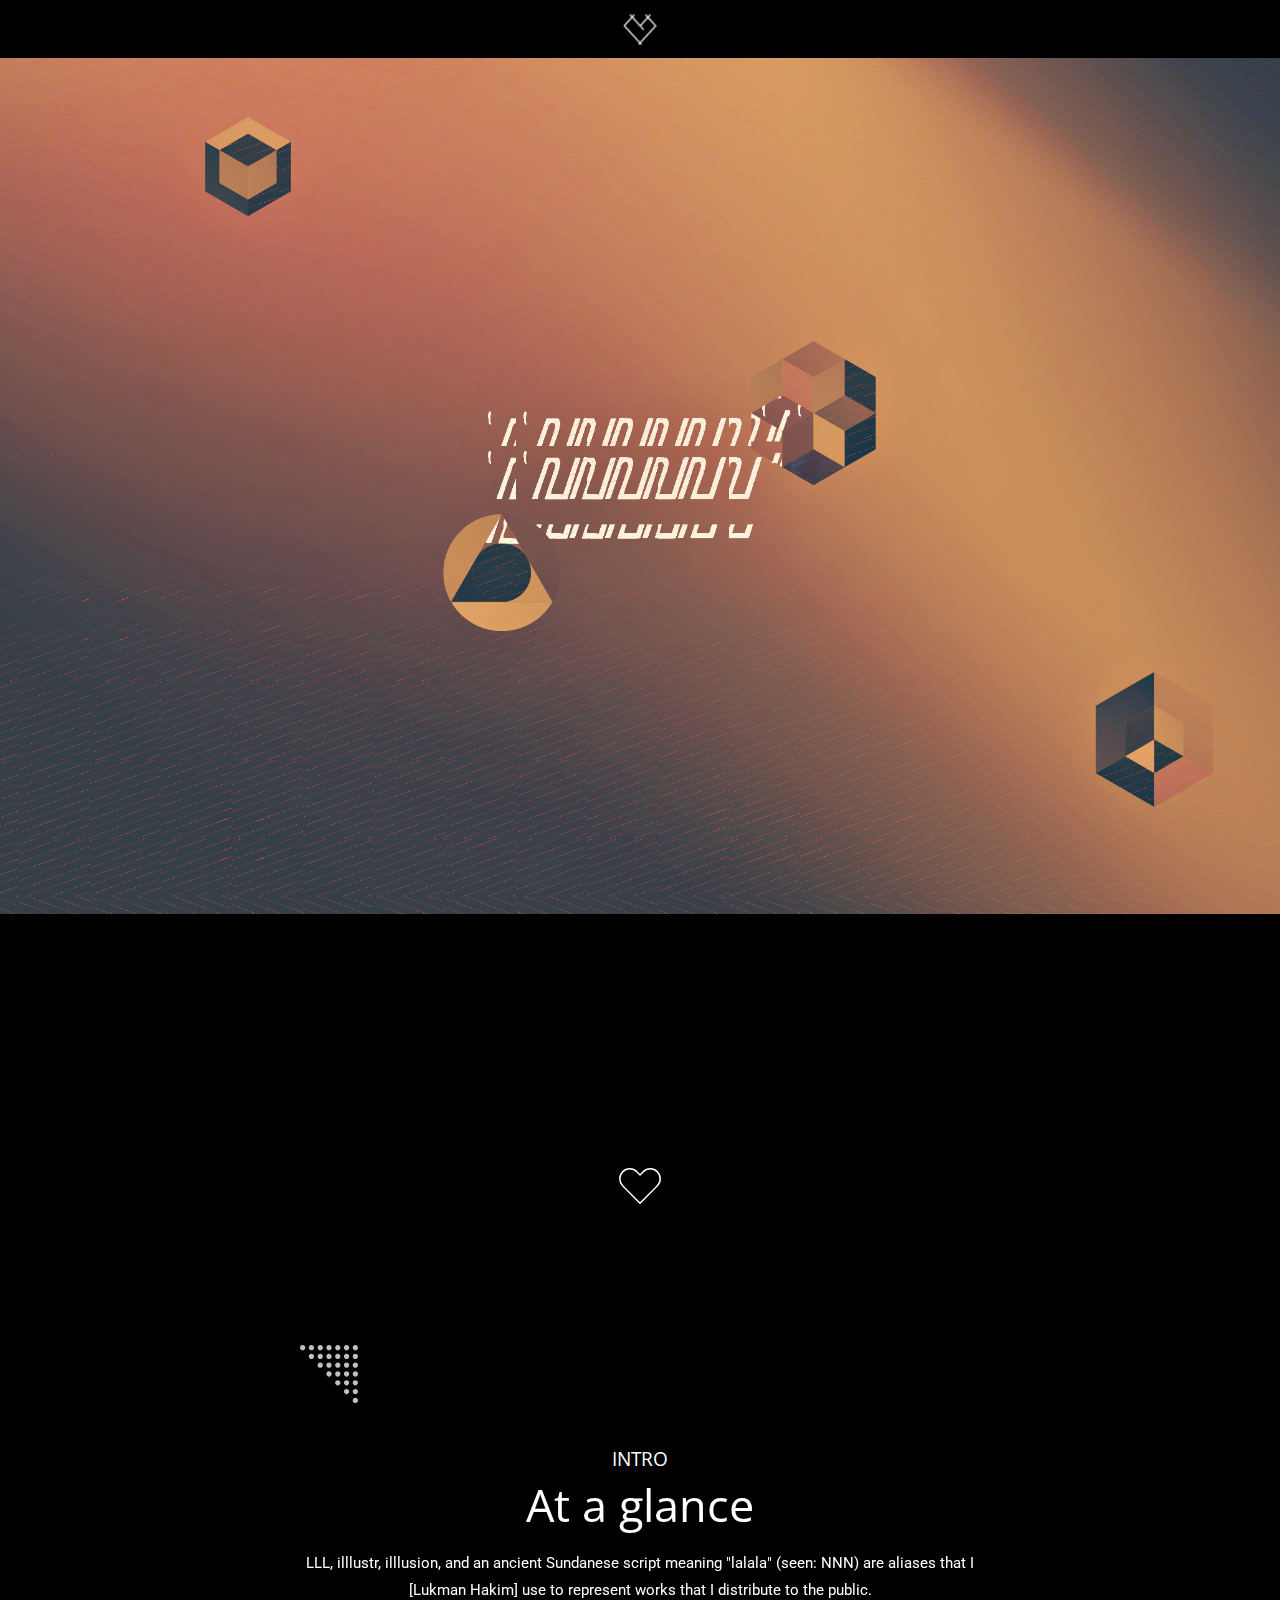
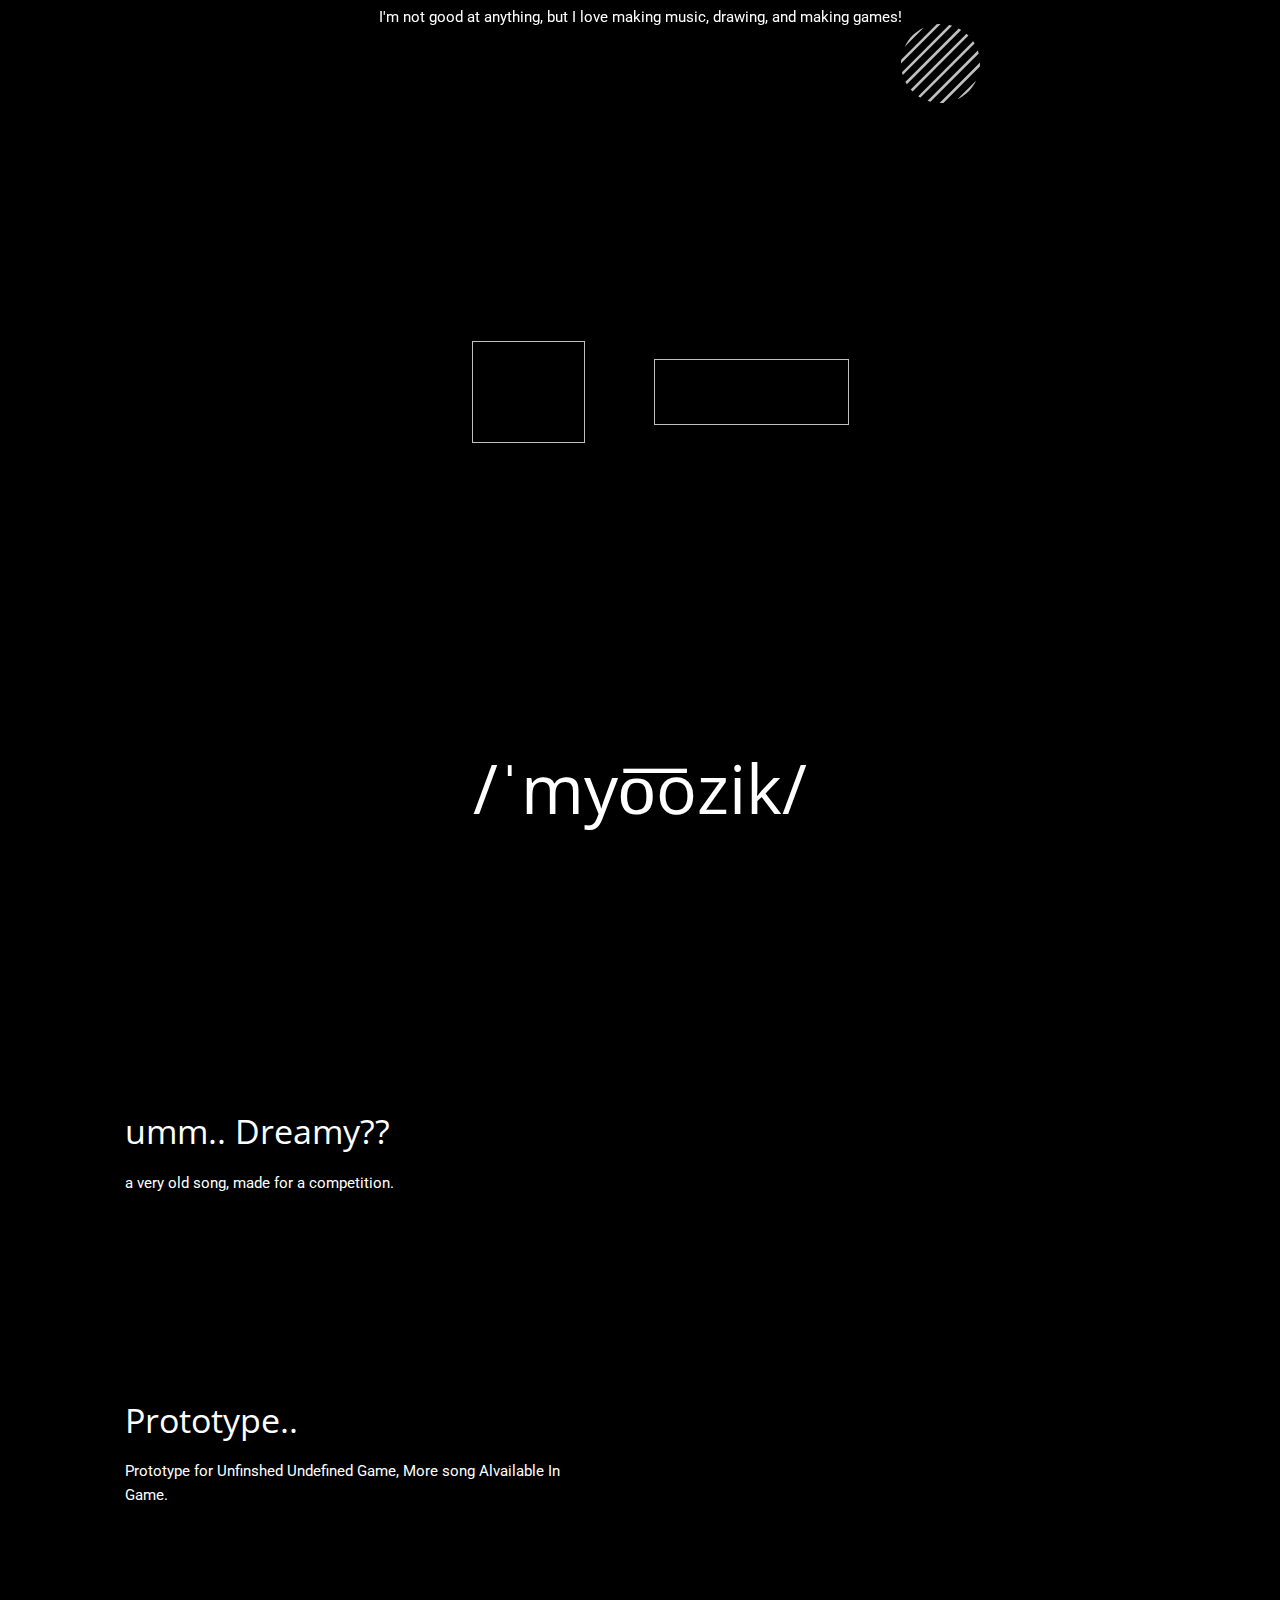
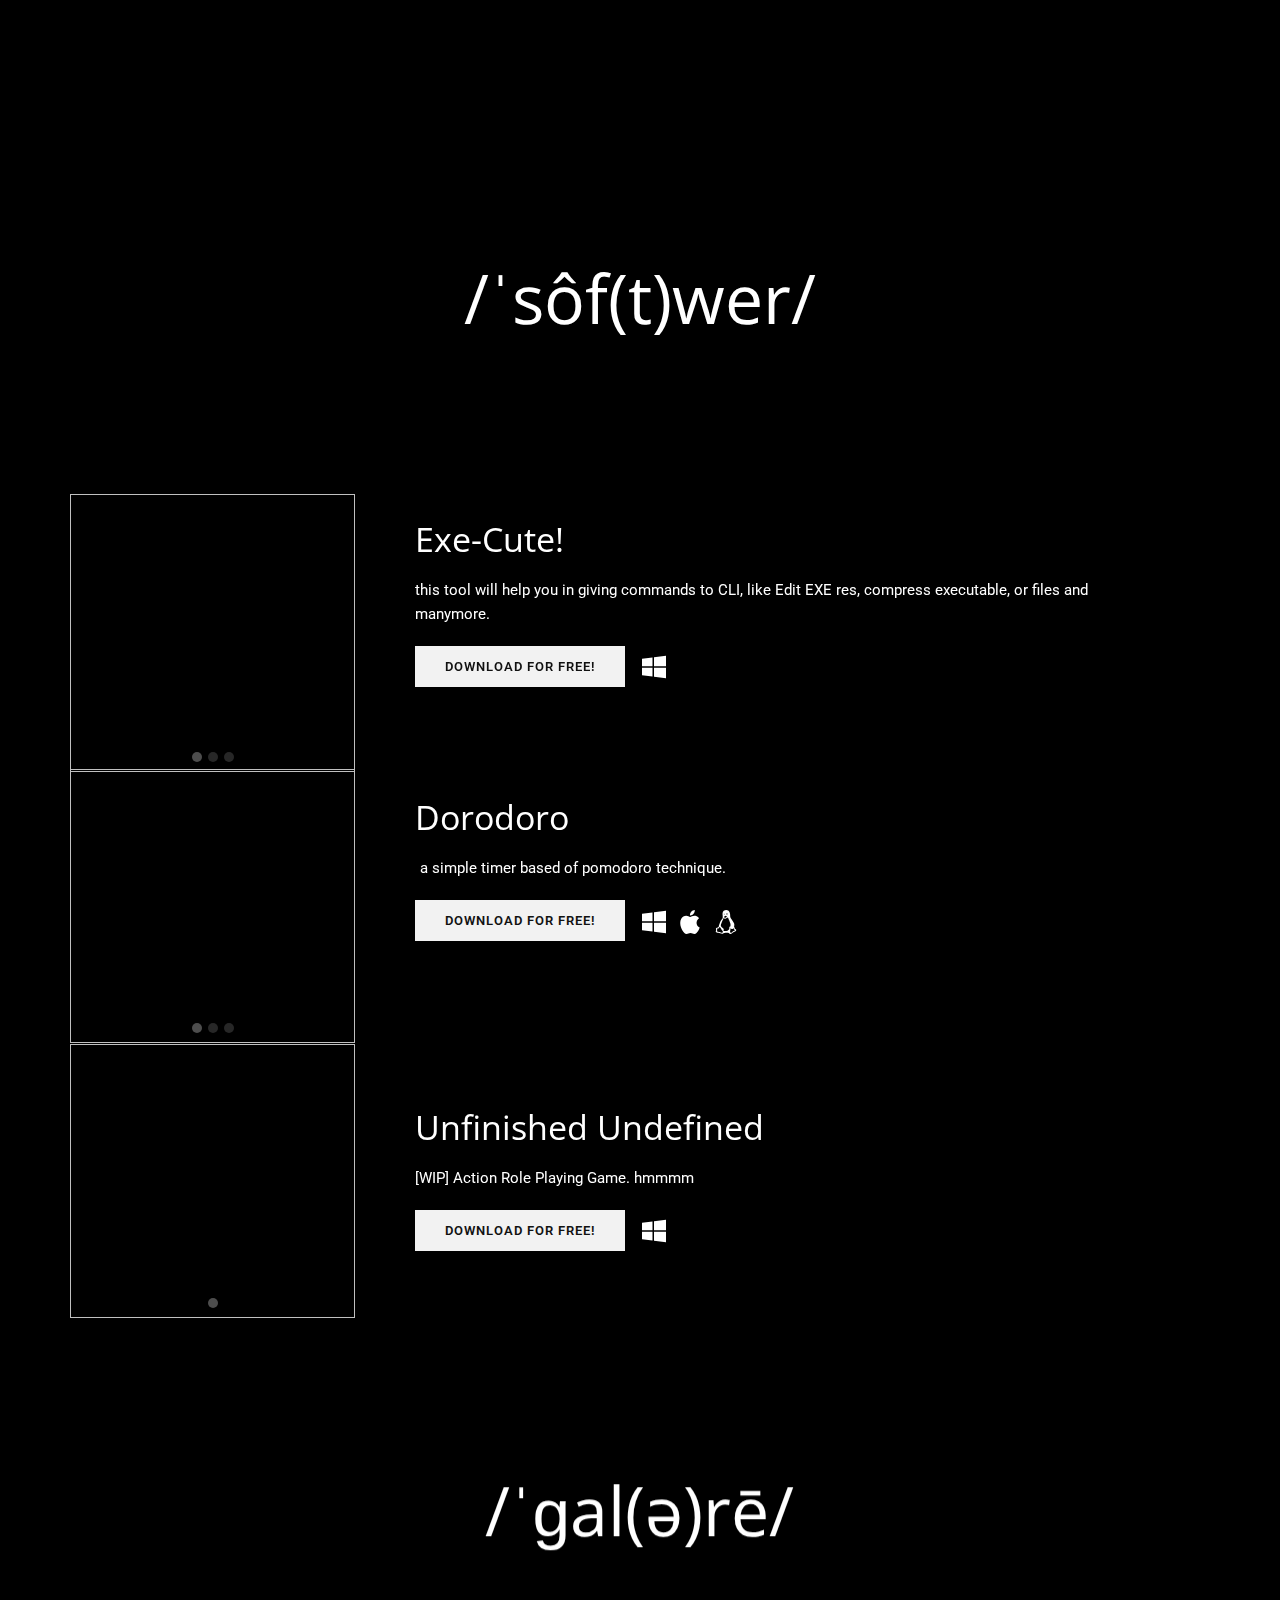
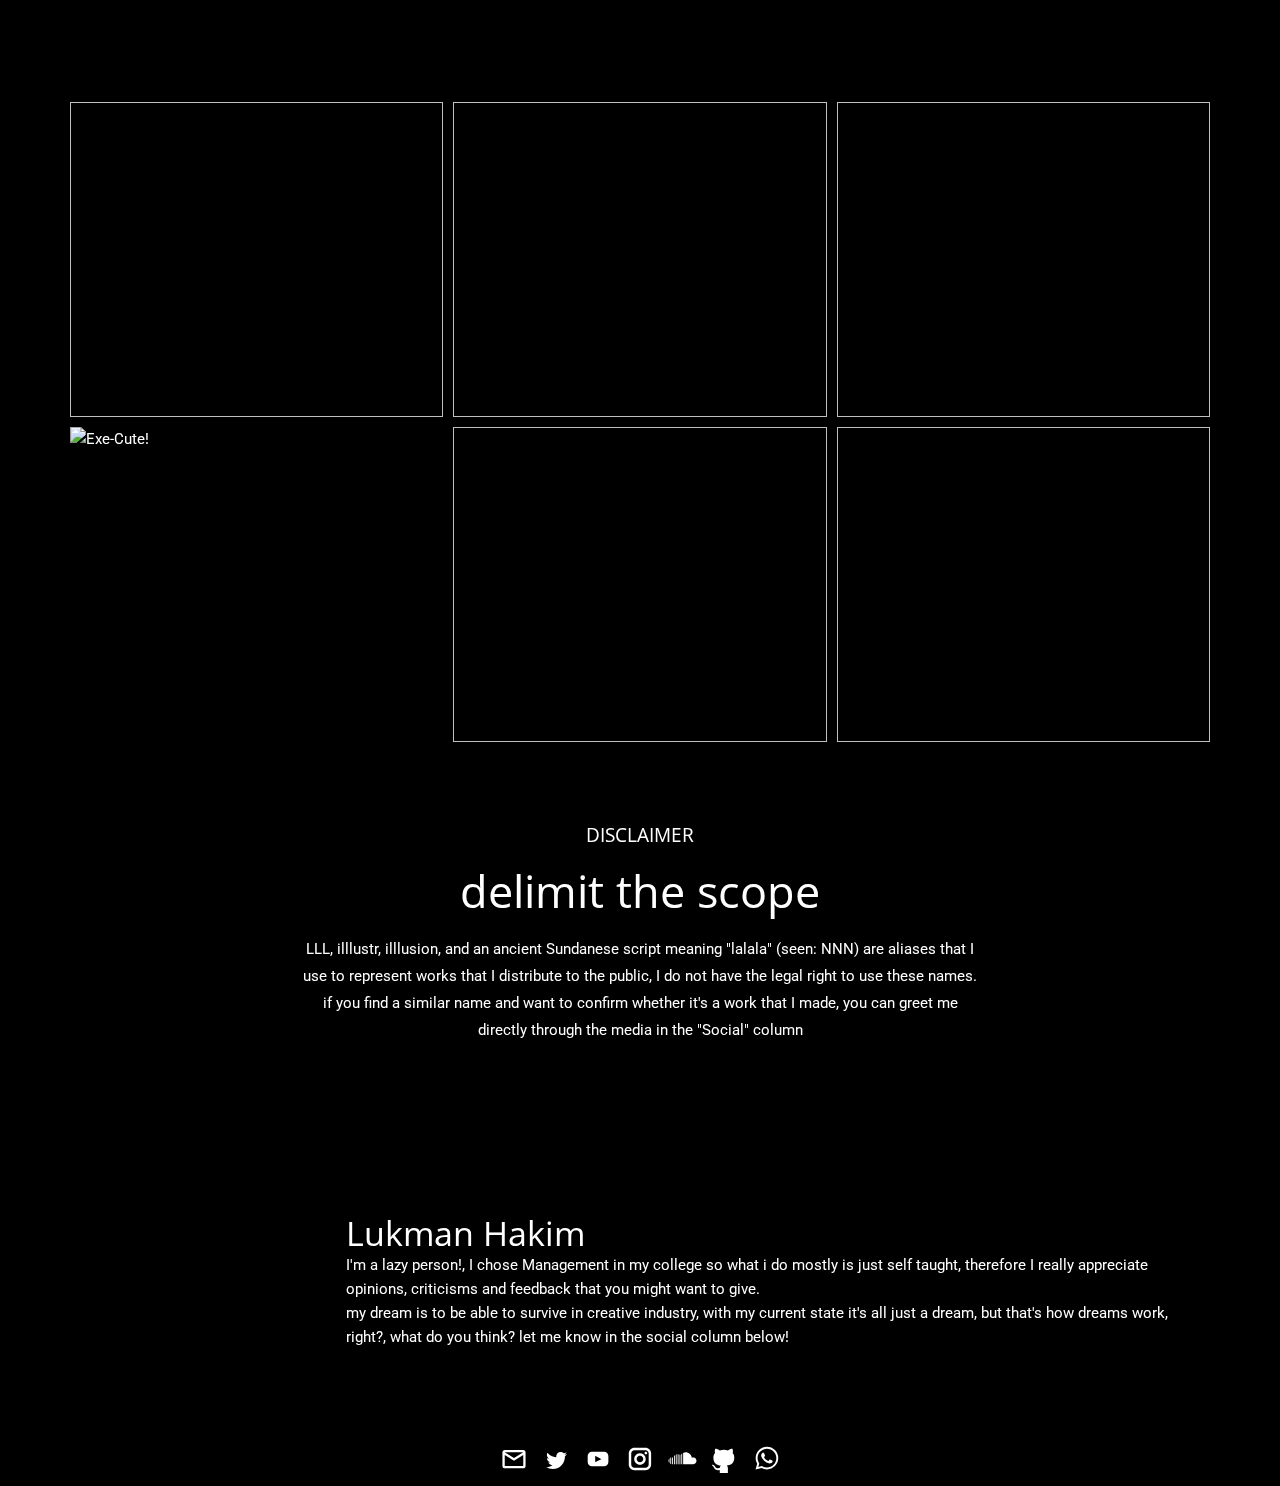
==== commit ccead84a: "1.3" ====
--- a/index.html
+++ b/index.html
@@ -66,9 +66,7 @@
     <section class="u-black u-clearfix u-section-1" id="sec-f29f">
       <div class="u-clearfix u-sheet u-sheet-1"></div>
     </section>
-    <section class="skrollable u-align-center u-clearfix u-image u-lightbox u-parallax lazyload u-section-2" id="sec-40c7" data-image-width="2564" data-image-height="1444" data-bg="url(&quot;images/lllsundablackpicedit1.png&quot;)">
-      <div class="u-align-left u-clearfix u-sheet u-sheet-1"></div>
-    </section>
+    <section class="skrollable u-align-center u-clearfix u-image u-lightbox u-parallax lazyload u-section-2" id="sec-40c7" data-image-width="2564" data-image-height="1444" data-bg="url(&quot;images/lllsmpl.png&quot;)"></section>
     <section class="u-clearfix u-section-3" id="carousel_1ec7">
       <div class="u-align-left u-clearfix u-sheet u-valign-middle u-sheet-1">
         <div class="u-border-6 u-border-white u-shape u-shape-svg u-text-black u-shape-1" data-animation-name="fadeIn" data-animation-duration="1000" data-animation-delay="0" data-animation-direction="">
@@ -123,7 +121,7 @@
             <div class="u-layout-row">
               <div class="u-container-style u-layout-cell u-size-30 u-layout-cell-1">
                 <div class="u-container-layout u-valign-middle u-container-layout-1">
-                  <img class="u-image u-image-default lazyload u-image-1" alt="" data-image-width="285" data-image-height="256" data-animation-name="fadeIn" data-animation-duration="1000" data-animation-delay="0" data-animation-direction="Down" data-src="images/LLL_Blckshdw.png?rand=0ea1">
+                  <img class="u-image u-image-default lazyload u-image-1" alt="" data-image-width="285" data-image-height="256" data-animation-name="slideIn" data-animation-duration="1000" data-animation-delay="0" data-animation-direction="Down" data-src="images/LLL_Blckshdw.png?rand=0ea1">
                 </div>
               </div>
               <div class="u-container-style u-layout-cell u-size-30 u-layout-cell-2">
@@ -138,7 +136,9 @@
     </section>
     <section class="skrollable u-clearfix u-image u-parallax u-shading lazyload u-section-5" id="carousel_23a8" data-image-width="1920" data-image-height="1080" data-bg="url(&quot;images/Screenshot2021-08-05172220.png&quot;)">
       <div class="u-clearfix u-sheet u-sheet-1">
-        <h1 class="u-align-center u-text u-text-default u-text-1" data-animation-name="tada" data-animation-duration="1000" data-animation-delay="0" data-animation-direction="">Music</h1>
+        <h1 class="u-align-center u-text u-text-default u-title u-text-1" data-animation-name="fadeIn" data-animation-duration="1000" data-animation-delay="0" data-animation-direction="">
+          <a class="u-active-none u-border-none u-btn u-button-style u-hover-palette-2-base u-none u-text-body-alt-color u-btn-1" href="https://soundcloud.com/notlkmn" target="_blank"> /ˈmyo͞ozik/</a>
+        </h1>
       </div>
     </section>
     <section class="u-clearfix u-section-6" id="sec-0649">
@@ -149,9 +149,9 @@
               <div class="u-size-30">
                 <div class="u-layout-row">
                   <div class="u-container-style u-layout-cell u-size-30 u-layout-cell-1">
-                    <div class="u-container-layout u-container-layout-1">
+                    <div class="u-container-layout u-valign-middle u-container-layout-1">
                       <div class="fr-view u-align-center u-clearfix u-rich-text u-text u-text-1">
-                        <h1 style="text-align: left;">umm.. Dreamy??</h1>
+                        <h2 style="text-align: left;">umm.. Dreamy??</h2>
                         <p style="text-align: left;">a very old song, made for a competition.</p>
                       </div>
                     </div>
@@ -169,9 +169,9 @@
               <div class="u-size-30">
                 <div class="u-layout-row">
                   <div class="u-container-style u-layout-cell u-size-30 u-layout-cell-3">
-                    <div class="u-container-layout u-container-layout-3">
+                    <div class="u-container-layout u-valign-middle u-container-layout-3">
                       <div class="fr-view u-align-center u-clearfix u-rich-text u-text u-text-2">
-                        <h1 style="text-align: left;">Prototype</h1>
+                        <h2 style="text-align: left;">Prototype..</h2>
                         <p style="text-align: left;">Prototype for Unfinshed Undefined Game, More song Alvailable In Game.</p>
                       </div>
                     </div>
@@ -195,8 +195,10 @@
       </div>
     </section>
     <section class="skrollable u-clearfix u-image u-parallax u-shading lazyload u-section-7" id="sec-1f10" data-image-width="1920" data-image-height="1080" data-bg="url(&quot;images/Screenshot2021-08-05134957.png&quot;)">
-      <div class="u-clearfix u-sheet u-valign-middle-sm u-valign-middle-xs u-sheet-1">
-        <h1 class="u-align-center u-text u-text-default u-text-1" data-animation-name="jackInTheBox" data-animation-duration="1000" data-animation-delay="0" data-animation-direction="">Software//:</h1>
+      <div class="u-clearfix u-sheet u-valign-middle u-sheet-1">
+        <h1 class="u-align-center u-text u-text-default u-title u-text-1" data-animation-name="fadeIn" data-animation-duration="1000" data-animation-delay="0" data-animation-direction="">
+          <a class="u-active-none u-border-none u-btn u-button-style u-hover-palette-2-base u-none u-text-body-alt-color u-btn-1" href="https://illl.itch.io/" target="_blank"> /ˈsôf(t)wer/</a>
+        </h1>
       </div>
     </section>
     <section class="u-align-center u-clearfix u-section-8" id="sec-0f9a">
@@ -307,7 +309,7 @@
                 <div class="u-layout-row">
                   <div class="u-container-style u-layout-cell u-left-cell u-size-15 u-layout-cell-3" src="">
                     <div class="u-container-layout u-container-layout-4">
-                      <div class="u-carousel u-expanded-width-xs u-gallery u-layout-carousel u-lightbox u-no-transition u-show-text-none u-gallery-2" data-interval="5000" data-u-ride="carousel" id="carousel-e02d">
+                      <div class="u-carousel u-expanded-width-sm u-expanded-width-xs u-gallery u-layout-carousel u-lightbox u-no-transition u-show-text-none u-gallery-2" data-interval="5000" data-u-ride="carousel" id="carousel-e02d">
                         <ol class="u-absolute-hcenter u-carousel-indicators u-carousel-indicators-2">
                           <li data-u-target="#carousel-e02d" data-u-slide-to="0" class="u-active u-grey-70 u-shape-circle" style="width: 10px; height: 10px;"></li>
                           <li data-u-target="#carousel-e02d" data-u-slide-to="1" class="u-grey-70 u-shape-circle" style="width: 10px; height: 10px;"></li>
@@ -409,7 +411,7 @@
                 <div class="u-layout-row">
                   <div class="u-container-style u-layout-cell u-left-cell u-size-15 u-layout-cell-5" src="">
                     <div class="u-container-layout u-valign-bottom-xs u-container-layout-7">
-                      <div class="u-carousel u-expanded-width-xs u-gallery u-layout-carousel u-lightbox u-no-transition u-show-text-none u-gallery-3" data-interval="5000" data-u-ride="carousel" id="carousel-bdf7">
+                      <div class="u-carousel u-expanded-width-sm u-expanded-width-xs u-gallery u-layout-carousel u-lightbox u-no-transition u-show-text-none u-gallery-3" data-interval="5000" data-u-ride="carousel" id="carousel-bdf7">
                         <ol class="u-absolute-hcenter u-carousel-indicators u-carousel-indicators-3">
                           <li data-u-target="#carousel-bdf7" data-u-slide-to="0" class="u-active u-grey-70 u-shape-circle" style="width: 10px; height: 10px;"></li>
                         </ol>
@@ -475,7 +477,9 @@
     </section>
     <section class="skrollable u-clearfix u-image u-parallax u-shading lazyload u-section-9" id="carousel_5017" data-image-width="1920" data-image-height="1080" data-bg="url(&quot;images/Screenshot2021-08-07101253.png&quot;)">
       <div class="u-clearfix u-sheet u-valign-middle u-sheet-1">
-        <h1 class="u-align-center u-text u-text-default u-text-1" data-animation-name="slideIn" data-animation-duration="1000" data-animation-delay="0" data-animation-direction="Down">Galery</h1>
+        <h1 class="u-align-center u-text u-text-default u-title u-text-1" data-animation-name="slideIn" data-animation-duration="1000" data-animation-delay="0" data-animation-direction="Down">
+          <a class="u-active-none u-border-none u-btn u-button-style u-hover-palette-2-base u-none u-text-body-alt-color u-btn-1" href="https://www.youtube.com/channel/UCsz75UTlqG3SDQiCaqk3Pfg" target="_blank"> /ˈɡal(ə)rē/</a>
+        </h1>
       </div>
     </section>
     <section class="u-clearfix u-section-10" id="carousel_3ddc">
@@ -483,8 +487,8 @@
         <div class="u-expanded-width u-gallery u-layout-grid u-lightbox u-no-transition u-show-text-on-hover u-gallery-1">
           <div class="u-gallery-inner u-gallery-inner-1">
             <div class="u-effect-fade u-gallery-item">
-              <div class="u-back-slide" data-image-width="1600" data-image-height="902">
-                <img class="u-back-image u-expanded lazyload" data-src="images/LLLC1N.png">
+              <div class="u-back-slide" data-image-width="1600" data-image-height="901">
+                <img class="u-back-image u-expanded lazyload" alt="" data-src="images/lllsundablackpicedit1.png">
               </div>
               <div class="u-over-slide u-shading u-over-slide-1">
                 <h3 class="u-gallery-heading"></h3>
@@ -492,8 +496,8 @@
               </div>
             </div>
             <div class="u-effect-fade u-gallery-item">
-              <div class="u-back-slide" data-image-width="1600" data-image-height="903">
-                <img class="u-back-image u-expanded lazyload" data-src="images/LLLC.png">
+              <div class="u-back-slide" data-image-width="1600" data-image-height="902">
+                <img class="u-back-image u-expanded lazyload" data-src="images/LLLC1N.png">
               </div>
               <div class="u-over-slide u-shading u-over-slide-2">
                 <h3 class="u-gallery-heading"></h3>
@@ -501,26 +505,26 @@
               </div>
             </div>
             <div class="u-effect-fade u-gallery-item">
+              <div class="u-back-slide" data-image-width="2564" data-image-height="1444">
+                <img class="u-back-image u-expanded lazyload" alt="" data-src="images/lllnnn1.png">
+              </div>
+              <div class="u-over-slide u-shading u-over-slide-3">
+                <h3 class="u-gallery-heading"></h3>
+                <p class="u-gallery-text"></p>
+              </div>
+            </div>
+            <div class="u-effect-fade u-gallery-item">
               <div class="u-back-slide" data-image-width="856" data-image-height="681">
                 <img class="u-back-image u-expanded lazyload" alt="Exe-Cute!" data-src="images/center.png">
               </div>
-              <div class="u-over-slide u-shading u-over-slide-3">
+              <div class="u-over-slide u-shading u-over-slide-4">
                 <h3 class="u-gallery-heading">Exe-Cute!</h3>
                 <p class="u-gallery-text">Character By Rui</p>
               </div>
             </div>
             <div class="u-effect-fade u-gallery-item">
               <div class="u-back-slide" data-image-width="1600" data-image-height="901">
-                <img class="u-back-image u-expanded lazyload" alt="" data-src="images/lllsundablackpicedit1.png">
-              </div>
-              <div class="u-over-slide u-shading u-over-slide-4">
-                <h3 class="u-gallery-heading"></h3>
-                <p class="u-gallery-text"></p>
-              </div>
-            </div>
-            <div class="u-effect-fade u-gallery-item">
-              <div class="u-back-slide" data-image-width="2564" data-image-height="1444">
-                <img class="u-back-image u-expanded lazyload" alt="" data-src="images/lllnnn.png">
+                <img class="u-back-image u-expanded lazyload" data-src="images/lllsmpl.png">
               </div>
               <div class="u-over-slide u-shading u-over-slide-5">
                 <h3 class="u-gallery-heading"></h3>
@@ -528,8 +532,8 @@
               </div>
             </div>
             <div class="u-effect-fade u-gallery-item">
-              <div class="u-back-slide" data-image-width="1600" data-image-height="901">
-                <img class="u-back-image u-expanded lazyload" alt="" data-src="images/eff.png">
+              <div class="u-back-slide" data-image-width="2560" data-image-height="1440">
+                <img class="u-back-image u-expanded lazyload" alt="" data-src="images/lllnnnneency.png">
               </div>
               <div class="u-over-slide u-shading u-over-slide-6">
                 <h3 class="u-gallery-heading"></h3>
@@ -540,11 +544,11 @@
         </div>
       </div>
     </section>
-    <section class="u-align-center u-clearfix u-palette-2-base u-section-11" id="sec-3083">
-      <div class="u-clearfix u-sheet u-sheet-1">
+    <section class="skrollable u-align-center u-clearfix u-image u-parallax u-shading lazyload u-section-11" id="sec-3083" data-image-width="1600" data-image-height="900" data-bg="url(&quot;images/lllnnnneency.png&quot;)">
+      <div class="u-clearfix u-sheet u-valign-middle u-sheet-1">
         <h5 class="u-text u-text-default u-text-1">Disclaimer</h5>
         <h1 class="u-text u-text-default u-text-2" data-animation-name="fadeIn" data-animation-duration="1000" data-animation-delay="0"> delimit the scope</h1>
-        <p class="u-text u-text-3" data-animation-name="pulse" data-animation-duration="1000" data-animation-delay="0" data-animation-direction=""> LLL, illlustr, illlusion, and an ancient Sundanese script meaning "lalala" (seen: NNN) are aliases that I use to represent works that I distribute to the public, I do not have the legal right to use these names.<br>if you find a similar name and want to confirm whether it's a work that I made, you can greet me directly through the media in the "Social" column
+        <p class="u-text u-text-3" data-animation-name="fadeIn" data-animation-duration="1000" data-animation-delay="0" data-animation-direction=""> LLL, illlustr, illlusion, and an ancient Sundanese script meaning "lalala" (seen: NNN) are aliases that I use to represent works that I distribute to the public, I do not have the legal right to use these names.<br>if you find a similar name and want to confirm whether it's a work that I made, you can greet me directly through the media in the "Social" column
         </p>
       </div>
     </section>
--- a/Illlusion.css
+++ b/Illlusion.css
@@ -4,13 +4,32 @@
 
 .u-section-1 .u-sheet-1 {
   min-height: 58px;
-}.u-section-2 .u-sheet-1 {
-  min-height: 100vh;
+}.u-section-2 {
+  min-height: 1087px;
 }
 
 @media (max-width: 1199px) {
   .u-section-2 {
     background-position: 50% 50%;
+    min-height: 896px;
+  }
+}
+
+@media (max-width: 991px) {
+  .u-section-2 {
+    min-height: 686px;
+  }
+}
+
+@media (max-width: 767px) {
+  .u-section-2 {
+    min-height: 515px;
+  }
+}
+
+@media (max-width: 575px) {
+  .u-section-2 {
+    min-height: 324px;
   }
 }.u-section-3 .u-sheet-1 {
   min-height: 82px;
@@ -211,16 +230,24 @@
     min-height: 383px;
   }
 }.u-section-5 {
-  background-image: linear-gradient(0deg, rgba(71,138,201,0.5), rgba(71,138,201,0.5));
+  background-image: linear-gradient(0deg, rgba(64,64,64,0.5), rgba(64,64,64,0.5));
 }
 
 .u-section-5 .u-sheet-1 {
-  min-height: 342px;
+  min-height: 384px;
 }
 
 .u-section-5 .u-text-1 {
   animation-duration: 1000ms;
-  margin: 147px auto 0;
+  letter-spacing: normal;
+  text-transform: none;
+  font-weight: normal;
+  margin: 155px auto 60px;
+}
+
+.u-section-5 .u-btn-1 {
+  background-image: none;
+  border-style: none;
 }
 
 @media (max-width: 1199px) {
@@ -229,41 +256,46 @@
   }
 
   .u-section-5 .u-sheet-1 {
-    min-height: 282px;
+    min-height: 317px;
   }
 
   .u-section-5 .u-text-1 {
-    margin-top: 117px;
+    width: auto;
+    margin-top: 122px;
+  }
+
+  .u-section-5 .u-btn-1 {
+    padding: 0;
   }
 }
 
 @media (max-width: 991px) {
   .u-section-5 .u-sheet-1 {
-    min-height: 216px;
+    min-height: 243px;
   }
 
   .u-section-5 .u-text-1 {
-    margin-top: 84px;
+    margin-top: 85px;
   }
 }
 
 @media (max-width: 767px) {
   .u-section-5 .u-sheet-1 {
-    min-height: 162px;
+    min-height: 182px;
   }
 
   .u-section-5 .u-text-1 {
-    margin-top: 57px;
+    margin-top: 61px;
   }
 }
 
 @media (max-width: 575px) {
   .u-section-5 .u-sheet-1 {
-    min-height: 102px;
+    min-height: 115px;
   }
 
   .u-section-5 .u-text-1 {
-    margin-top: 33px;
+    margin-top: 60px;
   }
 }.u-section-6 .u-sheet-1 {
   min-height: 736px;
@@ -275,7 +307,7 @@
 }
 
 .u-section-6 .u-layout-cell-1 {
-  min-height: 97px;
+  min-height: 233px;
 }
 
 .u-section-6 .u-container-layout-1 {
@@ -283,7 +315,7 @@
 }
 
 .u-section-6 .u-text-1 {
-  margin: 50px 25px -44px;
+  margin: 0 25px;
 }
 
 .u-section-6 .u-layout-cell-2 {
@@ -308,7 +340,7 @@
 }
 
 .u-section-6 .u-text-2 {
-  margin: 87px 25px 0;
+  margin: 0 25px;
 }
 
 .u-section-6 .u-layout-cell-4 {
@@ -329,12 +361,8 @@
     min-height: 698px;
   }
 
-  .u-section-6 .u-layout-wrap-1 {
-    min-height: 551px;
-  }
-
   .u-section-6 .u-layout-cell-1 {
-    min-height: 80px;
+    min-height: 192px;
   }
 
   .u-section-6 .u-text-1 {
@@ -365,10 +393,6 @@
     min-height: 593px;
   }
 
-  .u-section-6 .u-layout-wrap-1 {
-    min-height: 210px;
-  }
-
   .u-section-6 .u-layout-cell-1 {
     min-height: 100px;
   }
@@ -396,10 +420,6 @@
     min-height: 1139px;
   }
 
-  .u-section-6 .u-layout-wrap-1 {
-    min-height: 396px;
-  }
-
   .u-section-6 .u-container-layout-1 {
     padding-left: 10px;
     padding-right: 10px;
@@ -434,10 +454,6 @@
     min-height: 846px;
   }
 
-  .u-section-6 .u-layout-wrap-1 {
-    min-height: 190px;
-  }
-
   .u-section-6 .u-layout-cell-2 {
     min-height: 58px;
   }
@@ -446,16 +462,22 @@
     min-height: 219px;
   }
 }.u-section-7 {
-  background-image: linear-gradient(0deg, rgba(44,204,196,0.5), rgba(44,204,196,0.5));
+  background-image: linear-gradient(0deg, rgba(26,26,26,0.5), rgba(26,26,26,0.5));
 }
 
 .u-section-7 .u-sheet-1 {
-  min-height: 342px;
+  min-height: 384px;
 }
 
 .u-section-7 .u-text-1 {
   animation-duration: 1000ms;
-  margin: 147px auto 0;
+  text-transform: none;
+  margin: 60px auto;
+}
+
+.u-section-7 .u-btn-1 {
+  background-image: none;
+  border-style: none;
 }
 
 @media (max-width: 1199px) {
@@ -464,27 +486,19 @@
   }
 
   .u-section-7 .u-sheet-1 {
-    min-height: 282px;
-  }
-
-  .u-section-7 .u-text-1 {
-    margin-top: 117px;
+    min-height: 317px;
   }
 }
 
 @media (max-width: 991px) {
   .u-section-7 .u-sheet-1 {
-    min-height: 216px;
-  }
-
-  .u-section-7 .u-text-1 {
-    margin-top: 84px;
+    min-height: 243px;
   }
 }
 
 @media (max-width: 767px) {
   .u-section-7 .u-sheet-1 {
-    min-height: 162px;
+    min-height: 182px;
   }
 
   .u-section-7 .u-text-1 {
@@ -495,7 +509,7 @@
 
 @media (max-width: 575px) {
   .u-section-7 .u-sheet-1 {
-    min-height: 102px;
+    min-height: 115px;
   }
 }.u-section-8 .u-sheet-1 {
   min-height: 828px;
@@ -977,11 +991,11 @@
 
 @media (max-width: 767px) {
   .u-section-8 .u-sheet-1 {
-    min-height: 2925px;
+    min-height: 1567px;
   }
 
   .u-section-8 .u-layout-cell-1 {
-    min-height: 525px;
+    min-height: 260px;
   }
 
   .u-section-8 .u-image-1 {
@@ -994,7 +1008,11 @@
   }
 
   .u-section-8 .u-layout-cell-3 {
-    min-height: 372px;
+    min-height: 274px;
+  }
+
+  .u-section-8 .u-gallery-2 {
+    width: auto;
   }
 
   .u-section-8 .u-image-2 {
@@ -1006,8 +1024,19 @@
     padding-right: 10px;
   }
 
+  .u-section-8 .u-layout-wrap-3 {
+    margin-bottom: 36px;
+  }
+
   .u-section-8 .u-layout-cell-5 {
-    min-height: 519px;
+    min-height: 241px;
+  }
+
+  .u-section-8 .u-gallery-3 {
+    margin-bottom: 0;
+    margin-right: initial;
+    margin-left: initial;
+    width: auto;
   }
 
   .u-section-8 .u-image-3 {
@@ -1026,7 +1055,7 @@
   }
 
   .u-section-8 .u-layout-cell-1 {
-    min-height: 331px;
+    min-height: 164px;
   }
 
   .u-section-8 .u-image-1 {
@@ -1044,14 +1073,6 @@
     margin-left: auto;
   }
 
-  .u-section-8 .u-layout-cell-3 {
-    min-height: 274px;
-  }
-
-  .u-section-8 .u-gallery-2 {
-    width: auto;
-  }
-
   .u-section-8 .u-image-2 {
     min-height: 203px;
   }
@@ -1067,16 +1088,15 @@
   }
 
   .u-section-8 .u-layout-cell-5 {
-    min-height: 327px;
+    min-height: 152px;
   }
 
   .u-section-8 .u-gallery-3 {
     height: 326px;
     margin-top: 0;
-    margin-bottom: 0;
+    width: auto;
     margin-right: initial;
     margin-left: initial;
-    width: auto;
   }
 
   .u-section-8 .u-image-3 {
@@ -1088,16 +1108,23 @@
     margin-left: 0;
   }
 }.u-section-9 {
-  background-image: linear-gradient(0deg, rgba(185,193,204,0.5), rgba(185,193,204,0.5));
+  background-image: linear-gradient(0deg, rgba(26,26,26,0.5), rgba(26,26,26,0.5));
 }
 
 .u-section-9 .u-sheet-1 {
-  min-height: 342px;
+  min-height: 384px;
 }
 
 .u-section-9 .u-text-1 {
   animation-duration: 1000ms;
+  background-image: none;
+  text-transform: none;
   margin: 60px auto;
+}
+
+.u-section-9 .u-btn-1 {
+  background-image: none;
+  border-style: none;
 }
 
 @media (max-width: 1199px) {
@@ -1106,13 +1133,13 @@
   }
 
   .u-section-9 .u-sheet-1 {
-    min-height: 282px;
+    min-height: 317px;
   }
 }
 
 @media (max-width: 991px) {
   .u-section-9 .u-sheet-1 {
-    min-height: 216px;
+    min-height: 243px;
   }
 }
 
@@ -1225,13 +1252,17 @@
   .u-section-10 .u-gallery-1 {
     height: 1719px;
   }
-}.u-section-11 .u-sheet-1 {
-  min-height: 301px;
+}.u-section-11 {
+  background-image: linear-gradient(0deg, rgba(219,84,90,0.5), rgba(219,84,90,0.5));
+}
+
+.u-section-11 .u-sheet-1 {
+  min-height: 384px;
 }
 
 .u-section-11 .u-text-1 {
   text-transform: uppercase;
-  margin: 41px auto 0;
+  margin: 60px auto 0;
 }
 
 .u-section-11 .u-text-2 {
@@ -1243,7 +1274,13 @@
   line-height: 1.8;
   width: 680px;
   animation-duration: 1000ms;
-  margin: 21px auto 41px;
+  margin: 21px auto 60px;
+}
+
+@media (max-width: 1199px) {
+  .u-section-11 {
+    background-position: 50% 50%;
+  }
 }
 
 @media (max-width: 767px) {
